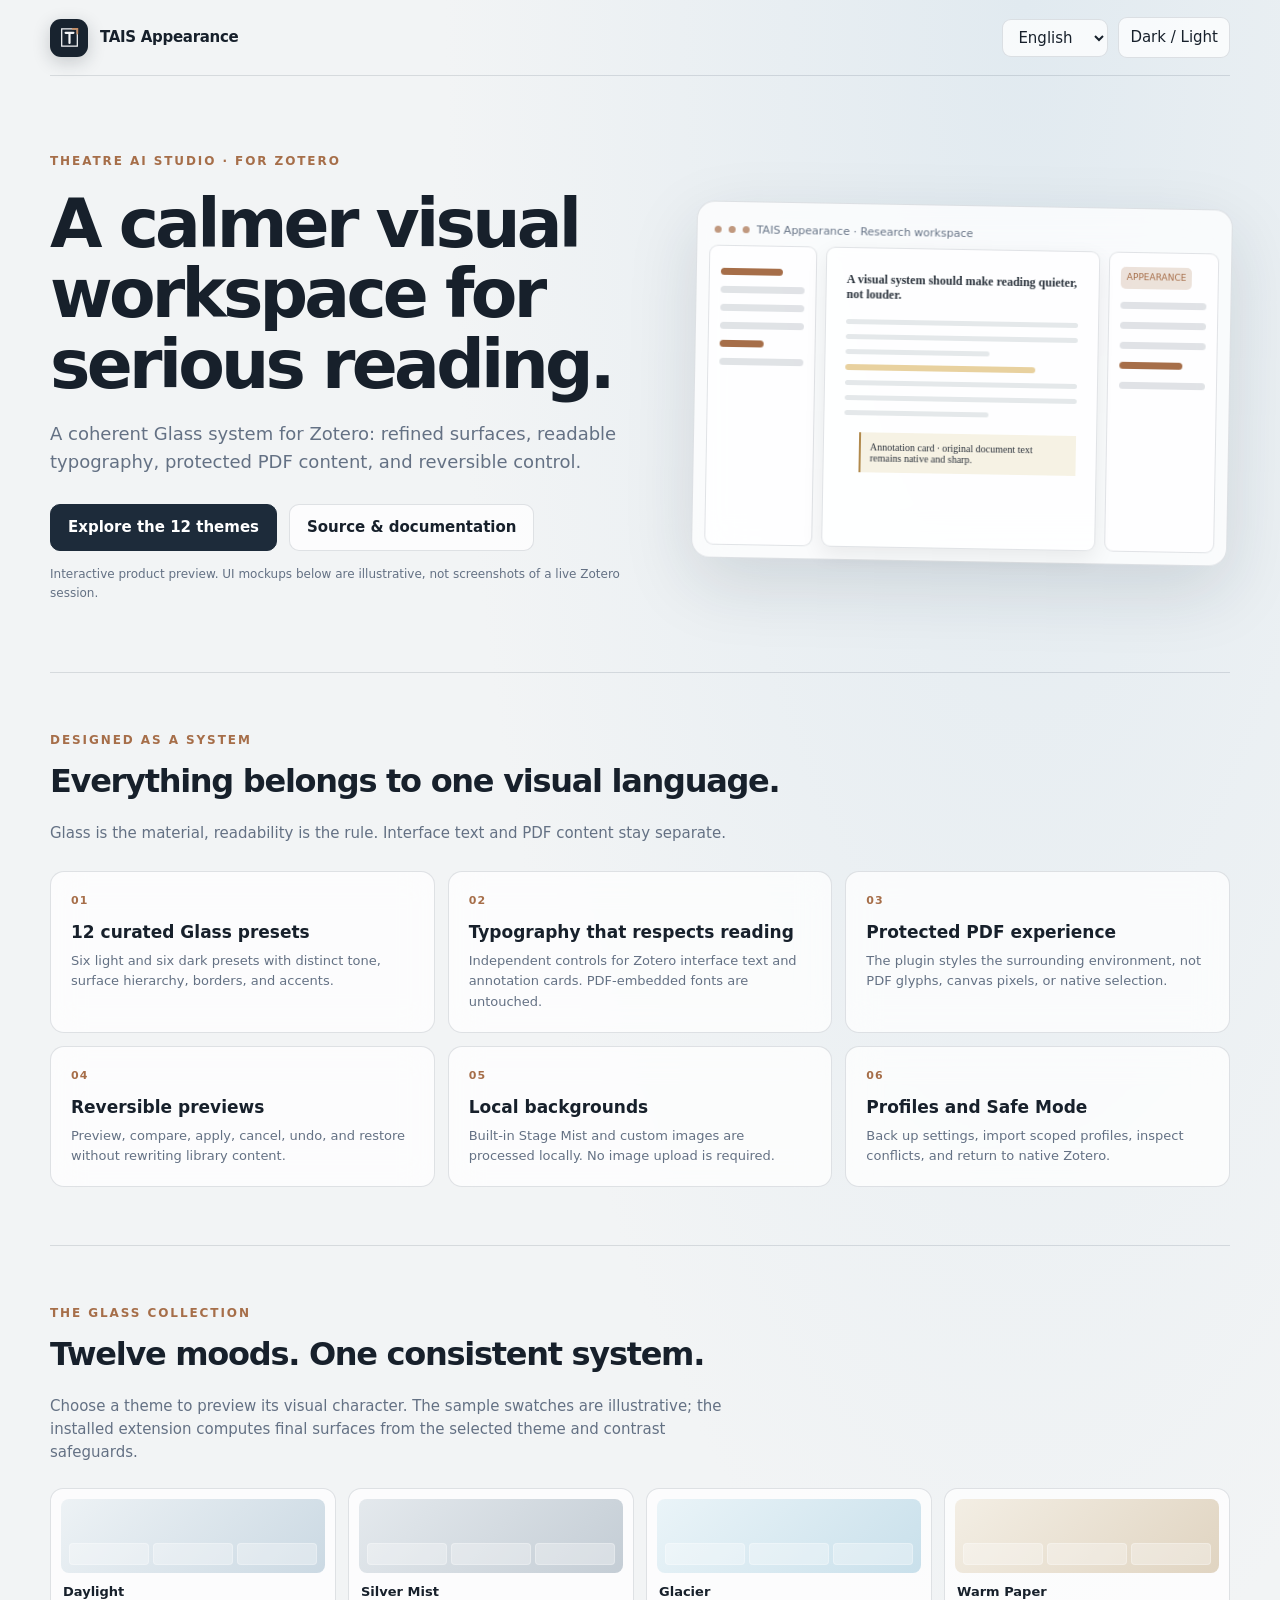
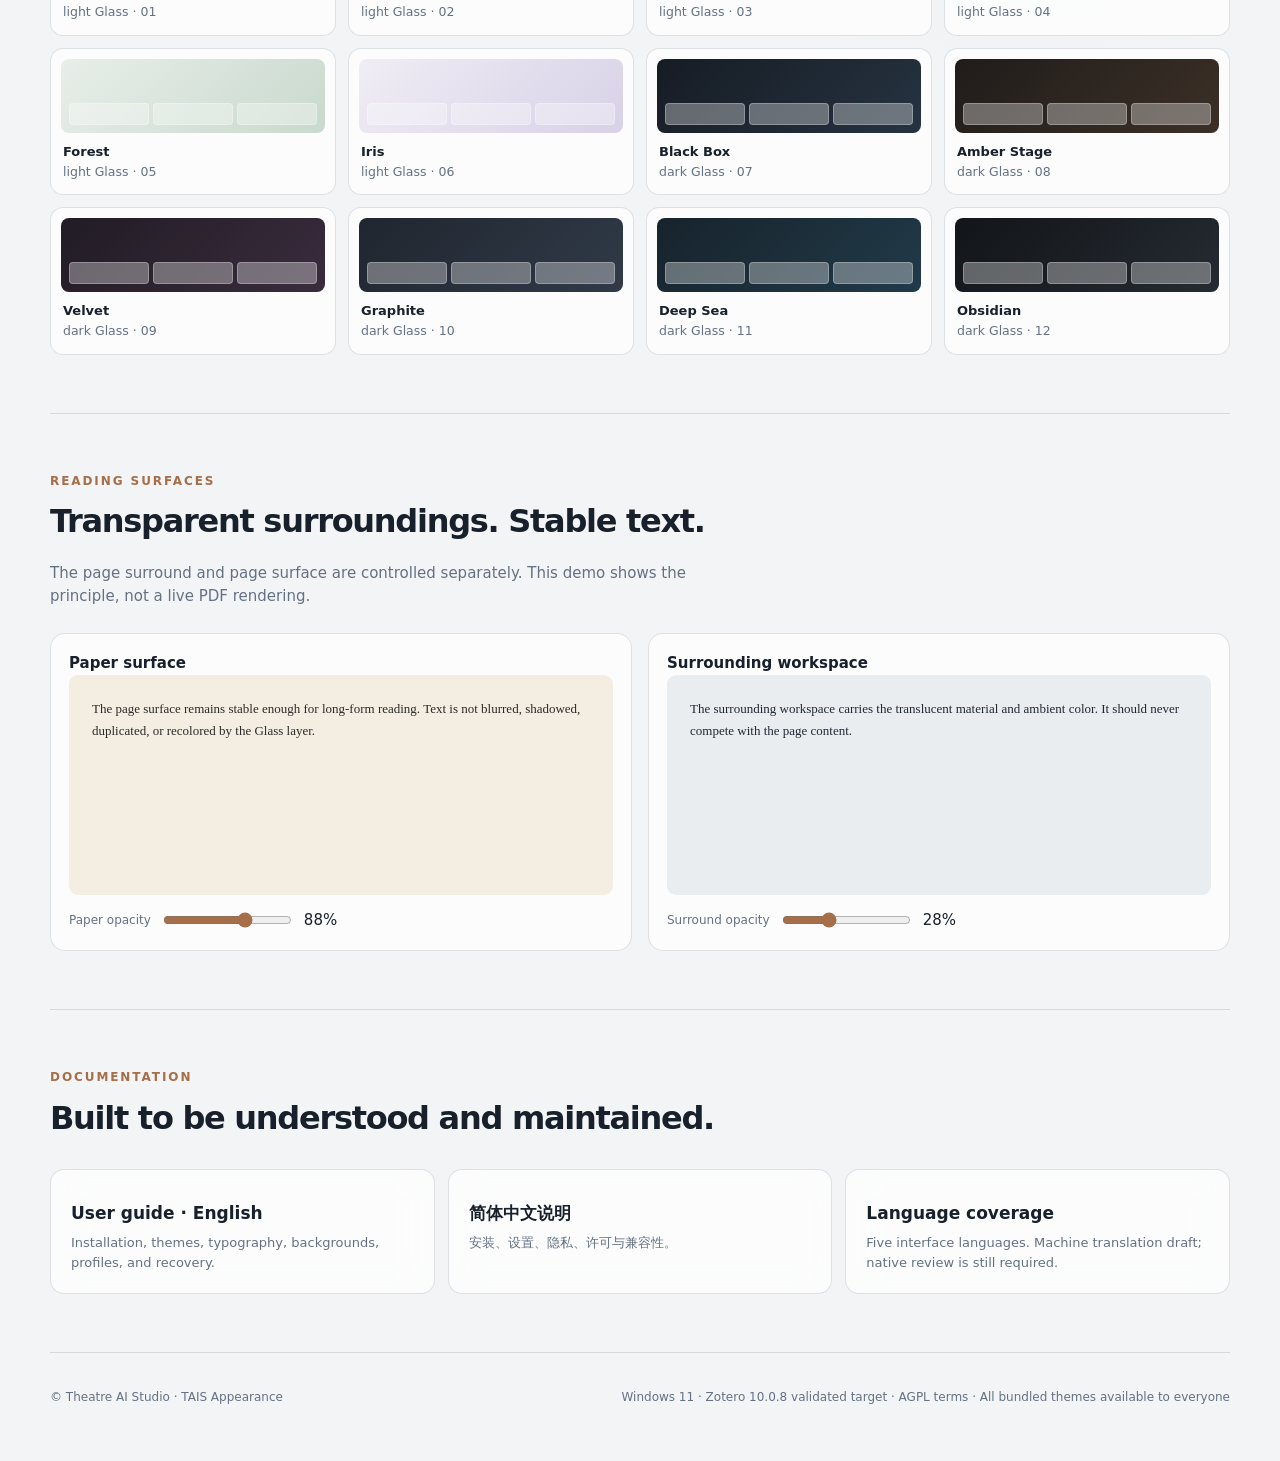
==== index.html @ 337ca3e3 "Publish TAIS Appearance multilingual source" ====
<!doctype html>
<html lang="en">
<head>
<meta charset="utf-8"><meta name="viewport" content="width=device-width,initial-scale=1">
<meta name="description" content="TAIS Appearance — a Glass appearance and reading environment for Zotero, by Theatre AI Studio.">
<title>TAIS Appearance — Theatre AI Studio</title>
<style>
:root{color-scheme:light;--bg:#f2f4f5;--ink:#17202b;--muted:#647184;--line:rgba(30,44,62,.13);--panel:rgba(255,255,255,.74);--accent:#a66e49;--shadow:0 24px 70px rgba(27,39,55,.13)}
*{box-sizing:border-box}body{margin:0;background:radial-gradient(ellipse at 80% 0%,#e1eaf0 0,transparent 40%),var(--bg);color:var(--ink);font:15px/1.55 system-ui,-apple-system,"Segoe UI",sans-serif;transition:background .25s,color .25s}
body.dark{color-scheme:dark;--bg:#151a21;--ink:#eef2f7;--muted:#b1bdca;--line:rgba(205,220,238,.15);--panel:rgba(35,43,54,.78);--accent:#d6a47f;--shadow:0 24px 70px rgba(0,0,0,.32);background:radial-gradient(ellipse at 80% 0%,#263545 0,transparent 42%),var(--bg)}
a{color:inherit;text-decoration:none}button,select{font:inherit}button{cursor:pointer}
.wrap{width:min(1180px,calc(100% - 40px));margin:auto}
nav{height:76px;display:flex;align-items:center;justify-content:space-between;border-bottom:1px solid var(--line)}
.brand{display:flex;align-items:center;gap:12px;font-weight:700;letter-spacing:-.02em}.mark{width:38px;height:38px;border-radius:11px;background:#18232f;display:grid;place-items:center;box-shadow:0 5px 18px #18232f33}.mark svg{width:25px;height:25px}
.navright{display:flex;align-items:center;gap:10px}.navright select,.toggle{border:1px solid var(--line);background:var(--panel);color:var(--ink);border-radius:9px;padding:8px 11px}
.hero{padding:76px 0 58px;display:grid;grid-template-columns:1.05fr .95fr;gap:52px;align-items:center}
.eyebrow{color:var(--accent);font-size:12px;letter-spacing:.16em;text-transform:uppercase;font-weight:750}
h1{font-size:clamp(40px,5.3vw,68px);line-height:1.04;letter-spacing:-.055em;margin:18px 0 20px;max-width:660px}
.lead{font-size:18px;color:var(--muted);max-width:570px}
.actions{display:flex;gap:12px;flex-wrap:wrap;margin-top:28px}.btn{border:1px solid var(--line);border-radius:10px;padding:11px 17px;background:var(--panel);color:var(--ink);font-weight:650}.btn.primary{background:#1d2b3a;color:white;border-color:#1d2b3a}
.note{font-size:12px;color:var(--muted);margin-top:14px}
.window{background:var(--panel);border:1px solid var(--line);border-radius:18px;box-shadow:var(--shadow);padding:12px;backdrop-filter:blur(24px);transform:rotate(1deg)}
.wtop{height:31px;display:flex;align-items:center;gap:7px;padding:0 5px;color:var(--muted);font-size:11px}.dot{width:7px;height:7px;border-radius:50%;background:var(--accent);opacity:.7}
.wbody{display:grid;grid-template-columns:108px 1fr 110px;gap:9px;min-height:300px}
.sidebar,.meta,.doc{border:1px solid var(--line);border-radius:9px;background:var(--panel);padding:11px}
.side-line{height:7px;border-radius:5px;background:var(--line);margin:11px 0}.side-line.active{background:var(--accent);width:74%}
.doc{background:rgba(255,255,255,.78);color:#29313b;padding:24px 20px;box-shadow:0 8px 22px rgba(0,0,0,.07)}body.dark .doc{background:rgba(232,237,242,.86);color:#202833}
.dochead{font:600 12px Georgia,serif;margin-bottom:17px}.docline{height:5px;background:#7f8a9633;border-radius:3px;margin:10px 0}.docline.short{width:62%}.highlight{height:6px;width:82%;background:#d4aa4b88;border-radius:3px;margin:10px 0}.annot{margin:17px 0 0 15px;padding:9px;border-left:2px solid #b18a4d;background:#d8bd7a33;font:10px Georgia,serif}
.meta .side-line{margin:13px 0}.meta .pill{font-size:9px;border-radius:5px;background:#a66e4933;color:var(--accent);padding:4px 6px;display:inline-block}
section{padding:58px 0;border-top:1px solid var(--line)}h2{font-size:32px;letter-spacing:-.04em;margin:7px 0 12px} .sub{color:var(--muted);max-width:700px}
.features{display:grid;grid-template-columns:repeat(3,1fr);gap:13px;margin-top:26px}
.card{padding:20px;border:1px solid var(--line);border-radius:14px;background:var(--panel);backdrop-filter:blur(16px)}.num{color:var(--accent);font-size:11px;font-weight:800;letter-spacing:.1em}.card h3{margin:10px 0 6px;font-size:17px}.card p{color:var(--muted);font-size:13px;margin:0}
.themegrid{display:grid;grid-template-columns:repeat(4,1fr);gap:12px;margin-top:24px}.theme{padding:10px;border:1px solid var(--line);border-radius:13px;background:var(--panel);text-align:left;color:var(--ink)}.swatch{height:74px;border-radius:8px;display:flex;align-items:flex-end;padding:8px;gap:4px}.swatch span{height:22px;flex:1;border-radius:4px;background:#ffffff55;border:1px solid #ffffff44}.theme strong{display:block;margin:9px 2px 0;font-size:13px}.theme small{display:block;color:var(--muted);margin:0 2px 3px}
.demo{display:grid;grid-template-columns:1fr 1fr;gap:16px;margin-top:24px}.demoPanel{border:1px solid var(--line);border-radius:15px;background:var(--panel);padding:18px}.paper{background:#f4eee2;color:#2c2a27;border-radius:9px;padding:23px;font:13px/1.7 Georgia,serif;min-height:220px}.paper.darkpaper{background:#e9edf0;color:#202833}.controls{display:flex;align-items:center;gap:10px;flex-wrap:wrap;margin-top:14px}.controls label{font-size:12px;color:var(--muted)}input[type=range]{accent-color:var(--accent)}
footer{padding:35px 0 55px;border-top:1px solid var(--line);color:var(--muted);font-size:12px;display:flex;justify-content:space-between;gap:20px;flex-wrap:wrap}
@media(max-width:820px){.hero{grid-template-columns:1fr;padding-top:48px;gap:30px}.features{grid-template-columns:repeat(2,1fr)}.themegrid{grid-template-columns:repeat(3,1fr)}}
@media(max-width:560px){.wrap{width:calc(100% - 28px)}nav{height:auto;padding:13px 0;align-items:flex-start}.navright{flex-wrap:wrap;justify-content:flex-end}.hero{padding:42px 0}.features,.demo{grid-template-columns:1fr}.themegrid{grid-template-columns:repeat(2,1fr)}.wbody{grid-template-columns:70px 1fr}.meta{display:none}.window{transform:none}}
</style></head>
<body>
<div class="wrap">
<nav><a class="brand" href="#"><span class="mark"><svg viewBox="0 0 32 32" fill="none" aria-hidden="true"><path d="M6 5h20v22H6z" stroke="#F3F5F7" stroke-width="1.6"/><path d="M11 10h10M16 10v13" stroke="#F3F5F7" stroke-width="2.8" stroke-linecap="round"/><path d="M20 5l6 0v6" stroke="#C58E66" stroke-width="2.3" stroke-linecap="round"/></svg></span><span>TAIS Appearance</span></a><div class="navright"><select id="lang" aria-label="Language"><option value="en">English</option><option value="zh">简体中文</option><option value="ja">日本語</option><option value="ko">한국어</option><option value="fr">Français</option></select><button class="toggle" id="mode" type="button">Dark / Light</button></div></nav>
<header class="hero"><div><div class="eyebrow" data-t="eyebrow">THEATRE AI STUDIO · FOR ZOTERO</div><h1 data-t="title">A calmer visual workspace for serious reading.</h1><p class="lead" data-t="lead">A coherent Glass system for Zotero: refined surfaces, readable typography, protected PDF content, and reversible control.</p><div class="actions"><a class="btn primary" href="#themes" data-t="explore">Explore the 12 themes</a><a class="btn" href="../README.md" data-t="source">Source & documentation</a></div><p class="note" data-t="note">Interactive product preview. UI mockups below are illustrative, not screenshots of a live Zotero session.</p></div>
<div class="window" aria-label="Illustrative Zotero workspace preview"><div class="wtop"><i class="dot"></i><i class="dot"></i><i class="dot"></i><span>TAIS Appearance · Research workspace</span></div><div class="wbody"><aside class="sidebar"><div class="side-line active"></div><div class="side-line"></div><div class="side-line"></div><div class="side-line"></div><div class="side-line active" style="width:52%"></div><div class="side-line"></div></aside><article class="doc"><div class="dochead">A visual system should make reading quieter, not louder.</div><div class="docline"></div><div class="docline"></div><div class="docline short"></div><div class="highlight"></div><div class="docline"></div><div class="docline"></div><div class="docline short"></div><div class="annot">Annotation card · original document text remains native and sharp.</div></article><aside class="meta"><span class="pill">APPEARANCE</span><div class="side-line"></div><div class="side-line"></div><div class="side-line"></div><div class="side-line active"></div><div class="side-line"></div></aside></div></div></header>
<section id="features"><div class="eyebrow" data-t="featuresEyebrow">DESIGNED AS A SYSTEM</div><h2 data-t="featuresTitle">Everything belongs to one visual language.</h2><p class="sub" data-t="featuresSub">Glass is the material, readability is the rule. Interface text and PDF content stay separate.</p><div class="features">
<div class="card"><div class="num">01</div><h3 data-t="f1">12 curated Glass presets</h3><p data-t="f1d">Six light and six dark presets with distinct tone, surface hierarchy, borders, and accents.</p></div>
<div class="card"><div class="num">02</div><h3 data-t="f2">Typography that respects reading</h3><p data-t="f2d">Independent controls for Zotero interface text and annotation cards. PDF-embedded fonts are untouched.</p></div>
<div class="card"><div class="num">03</div><h3 data-t="f3">Protected PDF experience</h3><p data-t="f3d">The plugin styles the surrounding environment, not PDF glyphs, canvas pixels, or native selection.</p></div>
<div class="card"><div class="num">04</div><h3 data-t="f4">Reversible previews</h3><p data-t="f4d">Preview, compare, apply, cancel, undo, and restore without rewriting library content.</p></div>
<div class="card"><div class="num">05</div><h3 data-t="f5">Local backgrounds</h3><p data-t="f5d">Built-in Stage Mist and custom images are processed locally. No image upload is required.</p></div>
<div class="card"><div class="num">06</div><h3 data-t="f6">Profiles and Safe Mode</h3><p data-t="f6d">Back up settings, import scoped profiles, inspect conflicts, and return to native Zotero.</p></div>
</div></section>
<section id="themes"><div class="eyebrow" data-t="themesEyebrow">THE GLASS COLLECTION</div><h2 data-t="themesTitle">Twelve moods. One consistent system.</h2><p class="sub" data-t="themesSub">Choose a theme to preview its visual character. The sample swatches are illustrative; the installed extension computes final surfaces from the selected theme and contrast safeguards.</p><div class="themegrid" id="themegrid"></div></section>
<section id="reading"><div class="eyebrow" data-t="readingEyebrow">READING SURFACES</div><h2 data-t="readingTitle">Transparent surroundings. Stable text.</h2><p class="sub" data-t="readingSub">The page surround and page surface are controlled separately. This demo shows the principle, not a live PDF rendering.</p><div class="demo"><div class="demoPanel"><strong data-t="paperLabel">Paper surface</strong><div class="paper" id="paper">The page surface remains stable enough for long-form reading. Text is not blurred, shadowed, duplicated, or recolored by the Glass layer.</div><div class="controls"><label for="paperAlpha" data-t="paperOpacity">Paper opacity</label><input id="paperAlpha" type="range" min="65" max="100" value="88"><output id="paperValue">88%</output></div></div><div class="demoPanel"><strong data-t="surroundLabel">Surrounding workspace</strong><div class="paper darkpaper" id="surround">The surrounding workspace carries the translucent material and ambient color. It should never compete with the page content.</div><div class="controls"><label for="surroundAlpha" data-t="surroundOpacity">Surround opacity</label><input id="surroundAlpha" type="range" min="8" max="65" value="28"><output id="surroundValue">28%</output></div></div></div></section>
<section id="docs"><div class="eyebrow" data-t="docsEyebrow">DOCUMENTATION</div><h2 data-t="docsTitle">Built to be understood and maintained.</h2><div class="features"><a class="card" href="../docs/USER_GUIDE.en-US.md"><h3 data-t="guide">User guide · English</h3><p data-t="guideD">Installation, themes, typography, backgrounds, profiles, and recovery.</p></a><a class="card" href="../README.zh-CN.md"><h3 data-t="zh">简体中文说明</h3><p data-t="zhD">安装、设置、隐私、许可与兼容性。</p></a><a class="card" href="../docs/I18N-STATUS.md"><h3 data-t="i18n">Language coverage</h3><p data-t="i18nD">Five interface languages. Machine translation draft; native review is still required.</p></a></div></section>
<footer><span>© Theatre AI Studio · TAIS Appearance</span><span data-t="footer">Windows 11 · Zotero 10.0.8 validated target · AGPL terms · All bundled themes available to everyone</span></footer>
</div>
<script>
const themes=[
['Daylight','light','#edf2f5','#cbd9e3','#a9c0d2','#8c9eaa'],['Silver Mist','light','#e4e9ed','#c4cdd5','#aebbc5','#8598a7'],['Glacier','light','#eaf4f8','#c9e0eb','#9fc6d8','#739fb8'],['Warm Paper','light','#f3eee4','#e0d4c1','#c6b69e','#9f8667'],['Forest','light','#e8eee9','#c9d9cd','#a9c1af','#6e927a'],['Iris','light','#efedf5','#d8d1e7','#bcb0d8','#8875ae'],['Black Box','dark','#161c24','#263341','#38495b','#b58a68'],['Amber Stage','dark','#201c1a','#3c3027','#72533a','#d5a16f'],['Velvet','dark','#211c25','#3a2c3d','#5b4260','#c29ab8'],['Graphite','dark','#20262f','#303a48','#3d4a5b','#91b8df'],['Deep Sea','dark','#17232c','#213a49','#315568','#78b7cf'],['Obsidian','dark','#121519','#252b32','#3a424c','#d3d9e1']];
const grid=document.getElementById('themegrid');themes.forEach((t,i)=>{const b=document.createElement('button');b.className='theme';b.type='button';b.innerHTML='<div class="swatch" style="background:linear-gradient(135deg,'+t[2]+','+t[3]+')"><span></span><span></span><span></span></div><strong>'+t[0]+'</strong><small>'+t[1]+' Glass · '+String(i+1).padStart(2,'0')+'</small>';b.addEventListener('click',()=>{document.body.classList.toggle('dark',t[1]==='dark');document.querySelectorAll('.theme').forEach(x=>x.style.outline='none');b.style.outline='2px solid var(--accent)';});grid.appendChild(b);});
document.getElementById('mode').addEventListener('click',()=>document.body.classList.toggle('dark'));
for(const [id,out] of [['paperAlpha','paperValue'],['surroundAlpha','surroundValue']])document.getElementById(id).addEventListener('input',e=>{document.getElementById(out).textContent=e.target.value+'%';if(id==='paperAlpha')document.getElementById('paper').style.opacity=Number(e.target.value)/100;else document.getElementById('surround').style.opacity=Number(e.target.value)/100;});
const copy={"en":{"eyebrow":"THEATRE AI STUDIO · FOR ZOTERO","title":"A calmer visual workspace for serious reading.","lead":"A coherent Glass system for Zotero: refined surfaces, readable typography, protected PDF content, and reversible control.","explore":"Explore the 12 themes","source":"Source & documentation","note":"Interactive product preview. UI mockups below are illustrative, not screenshots of a live Zotero session.","featuresEyebrow":"DESIGNED AS A SYSTEM","featuresTitle":"Everything belongs to one visual language.","featuresSub":"Glass is the material, readability is the rule. Interface text and PDF content stay separate.","f1":"12 curated Glass presets","f1d":"Six light and six dark presets with distinct tone, surface hierarchy, borders, and accents.","f2":"Typography that respects reading","f2d":"Independent controls for Zotero interface text and annotation cards. PDF-embedded fonts are untouched.","f3":"Protected PDF experience","f3d":"The plugin styles the surrounding environment, not PDF glyphs, canvas pixels, or native selection.","f4":"Reversible previews","f4d":"Preview, compare, apply, cancel, undo, and restore without rewriting library content.","f5":"Local backgrounds","f5d":"Built-in Stage Mist and custom images are processed locally. No image upload is required.","f6":"Profiles and Safe Mode","f6d":"Back up settings, import scoped profiles, inspect conflicts, and return to native Zotero.","themesEyebrow":"THE GLASS COLLECTION","themesTitle":"Twelve moods. One consistent system.","themesSub":"Choose a theme to preview its visual character. The sample swatches are illustrative; the installed extension computes final surfaces from the selected theme and contrast safeguards.","readingEyebrow":"READING SURFACES","readingTitle":"Transparent surroundings. Stable text.","readingSub":"The page surround and page surface are controlled separately. This demo shows the principle, not a live PDF rendering.","paperLabel":"Paper surface","paperOpacity":"Paper opacity","surroundLabel":"Surrounding workspace","surroundOpacity":"Surround opacity","docsEyebrow":"DOCUMENTATION","docsTitle":"Built to be understood and maintained.","guide":"User guide · English","guideD":"Installation, themes, typography, backgrounds, profiles, and recovery.","zh":"Simplified Chinese guide","zhD":"Installation, settings, privacy, license, and compatibility.","i18n":"Language coverage","i18nD":"Five interface languages. Machine translation draft; native review is still required.","footer":"Windows 11 · Zotero 10.0.8 validated target · AGPL terms · All bundled themes available to everyone"},"zh":{"eyebrow":"THEATRE AI STUDIO · ZOTERO 外观扩展","title":"让严肃阅读拥有更安静的视觉工作空间。","lead":"为 Zotero 提供统一的 Glass 系统：克制的材质、清晰的文字、受保护的 PDF 内容，以及可撤销的控制。","explore":"查看12套主题","source":"源码与文档","note":"交互式产品预览。下方界面为示意模型，并非实时 Zotero 截图。","featuresEyebrow":"系统化设计","featuresTitle":"所有界面共享同一种视觉语言。","featuresSub":"Glass 是材质，可读性是规则。界面文字与 PDF 内容严格分离。","f1":"12套精选 Glass 模板","f1d":"六套浅色、六套深色，具有不同色调、材质层级、边界与强调色。","f2":"尊重阅读的字体控制","f2d":"Zotero界面文字与批注卡片独立控制，不替换PDF内嵌字体。","f3":"保护PDF阅读","f3d":"插件只处理阅读环境，不修改PDF字形、画布像素或原生选择。","f4":"可逆预览","f4d":"预览、比较、应用、取消、撤销与恢复，不改写文献库内容。","f5":"本地背景","f5d":"内置舞台雾光与自定义图片均在本地处理，不需要上传图片。","f6":"方案与安全模式","f6d":"备份设置、导入指定范围方案、检查冲突并恢复Zotero原生外观。","themesEyebrow":"GLASS 主题系列","themesTitle":"十二种气质，一套统一系统。","themesSub":"选择主题查看视觉特征。色板为示意，插件会根据主题与对比度保护计算最终材质。","readingEyebrow":"阅读表面","readingTitle":"外围透明，文字稳定。","readingSub":"页面外围与纸面分别控制。此处展示设计原理，不是真实PDF渲染。","paperLabel":"纸面","paperOpacity":"纸面不透明度","surroundLabel":"外围工作区","surroundOpacity":"外围不透明度","docsEyebrow":"产品文档","docsTitle":"为理解与长期维护而设计。","guide":"使用手册 · 英文","guideD":"安装、主题、字体、背景、方案与恢复。","zh":"简体中文手册","zhD":"安装、设置、隐私、许可与兼容性。","i18n":"语言覆盖","i18nD":"支持五种界面语言。当前为机器翻译初稿，仍需母语审校。","footer":"Windows 11 · 已验证 Zotero 10.0.8 · AGPL许可 · 所有内置主题向所有用户开放"},"ja":{"eyebrow":"シアターAIスタジオ・フォーゾテロ","title":"真剣な読書のための、落ち着いたビジュアルなワークスペース。","lead":"Zotero 用の一貫した Glass システム: 洗練された表面、読みやすいタイポグラフィ、保護された PDF コンテンツ、および可逆制御。","explore":"12 のテーマを探索する","source":"ソースとドキュメント","note":"インタラクティブな製品プレビュー。以下の UI モックアップは説明用であり、Zotero のライブ セッションのスクリーンショットではありません。","featuresEyebrow":"システムとして設計","featuresTitle":"すべては 1 つの視覚言語に属します。","featuresSub":"ガラスが素材であり、読みやすさが原則です。インターフェイスのテキストと PDF コンテンツは分離されたままになります。","f1":"12 個の厳選された Glass プリセット","f1d":"明確なトーン、表面階層、境界線、アクセントを備えた 6 つの明るいプリセットと 6 つの暗いプリセット。","f2":"読書を尊重したタイポグラフィー","f2d":"Zotero インターフェースのテキストと注釈カードの独立したコントロール。 PDF に埋め込まれたフォントは変更されません。","f3":"保護された PDF エクスペリエンス","f3d":"このプラグインは、PDF グリフ、キャンバス ピクセル、ネイティブ選択ではなく、周囲の環境をスタイルします。","f4":"可逆プレビュー","f4d":"ライブラリのコンテンツを書き換えることなく、プレビュー、比較、適用、キャンセル、元に戻し、復元できます。","f5":"地元の背景","f5d":"内蔵の Stage Mist とカスタム イメージはローカルで処理されます。画像のアップロードは必要ありません。","f6":"プロファイルとセーフモード","f6d":"設定をバックアップし、スコープ付きプロファイルをインポートし、競合を検査して、ネイティブ Zotero に戻ります。","themesEyebrow":"ガラスコレクション","themesTitle":"12 の気分。一貫した 1 つのシステム。","themesSub":"テーマを選択して、その視覚的な特徴をプレビューします。サンプル見本は説明用です。インストールされた拡張機能は、選択したテーマとコントラスト保護手段から最終的なサーフェスを計算します。","readingEyebrow":"読書面","readingTitle":"透明感のある周囲。安定のテキスト。","readingSub":"ページの周囲とページの表面は個別に制御されます。このデモは原理を示すものであり、ライブ PDF レンダリングではありません。","paperLabel":"紙面","paperOpacity":"紙の不透明度","surroundLabel":"周囲のワークスペース","surroundOpacity":"周囲の不透明度","docsEyebrow":"文書化","docsTitle":"理解して維持できるように構築されています。","guide":"ユーザーガイド・英語","guideD":"インスタレーション、テーマ、タイポグラフィ、背景、プロフィール、リカバリ。","zh":"簡体字中国語ガイド","zhD":"インストール、設定、プライバシー、ライセンス、互換性。","i18n":"対応言語","i18nD":"5 つのインターフェース言語。機械翻訳の草稿。ネイティブレビューは依然として必要です。","footer":"Windows 11 · Zotero 10.0.8 検証済みターゲット · AGPL 条件 · バンドルされているすべてのテーマを誰でも利用可能"},"ko":{"eyebrow":"THEATER AI STUDIO · FOR ZOTERO","title":"진지한 독서를 위한 차분한 시각적 작업 공간.","lead":"Zotero를 위한 일관된 Glass 시스템: 세련된 표면, 읽을 수 있는 타이포그래피, 보호된 PDF 콘텐츠 및 되돌릴 수 있는 제어.","explore":"12가지 테마 살펴보기","source":"소스 및 문서","note":"대화형 제품 미리보기. 아래 UI 모형은 설명을 위한 것이며 라이브 Zotero 세션의 스크린샷이 아닙니다.","featuresEyebrow":"시스템으로 설계","featuresTitle":"모든 것은 하나의 시각적 언어에 속합니다.","featuresSub":"유리가 재료이고 가독성이 원칙입니다. 인터페이스 텍스트와 PDF 콘텐츠는 별도로 유지됩니다.","f1":"선별된 Glass 사전 설정 12개","f1d":"뚜렷한 톤, 표면 계층 구조, 테두리 및 액센트를 갖춘 6개의 밝은 사전 설정과 6개의 어두운 사전 설정.","f2":"독서를 존중하는 타이포그래피","f2d":"Zotero 인터페이스 텍스트 및 주석 카드를 독립적으로 제어합니다. PDF에 포함된 글꼴은 그대로 유지됩니다.","f3":"보호된 PDF 환경","f3d":"플러그인은 PDF 글리프, 캔버스 픽셀 또는 기본 선택이 아닌 주변 환경의 스타일을 지정합니다.","f4":"되돌릴 수 있는 미리보기","f4d":"라이브러리 콘텐츠를 다시 작성하지 않고도 미리보기, 비교, 적용, 취소, 실행 취소 및 복원이 가능합니다.","f5":"지역적 배경","f5d":"내장된 스테이지 미스트와 사용자 정의 이미지는 로컬에서 처리됩니다. 이미지 업로드가 필요하지 않습니다.","f6":"프로필 및 안전 모드","f6d":"설정을 백업하고, 범위가 지정된 프로필을 가져오고, 충돌을 검사하고, 기본 Zotero로 돌아갑니다.","themesEyebrow":"유리 컬렉션","themesTitle":"12가지 기분. 하나의 일관된 시스템.","themesSub":"테마의 시각적 특성을 미리 보려면 테마를 선택하세요. 샘플 견본은 예시용입니다. 설치된 확장 프로그램은 선택한 테마 및 대비 보호 장치에서 최종 표면을 계산합니다.","readingEyebrow":"독서 표면","readingTitle":"투명한 주변 환경. 안정적인 텍스트.","readingSub":"페이지 둘러싸기와 페이지 표면은 별도로 제어됩니다. 이 데모는 라이브 PDF 렌더링이 아닌 원리를 보여줍니다.","paperLabel":"종이 표면","paperOpacity":"종이 불투명도","surroundLabel":"주변 작업 공간","surroundOpacity":"서라운드 불투명도","docsEyebrow":"문서화","docsTitle":"이해하고 유지 관리할 수 있도록 제작되었습니다.","guide":"사용자 가이드 · 영어","guideD":"설치, 테마, 타이포그래피, 배경, 프로필 및 복구.","zh":"중국어 간체 가이드","zhD":"설치, 설정, 개인 정보 보호, 라이센스 및 호환성.","i18n":"언어 적용 범위","i18nD":"5가지 인터페이스 언어. 기계번역 초안; 네이티브 리뷰는 여전히 필요합니다.","footer":"Windows 11 · Zotero 10.0.8 검증 대상 · AGPL 약관 · 모든 사람이 사용할 수 있는 모든 번들 테마"},"fr":{"eyebrow":"STUDIO D'IA DE THÉÂTRE · POUR ZOTERO","title":"Un espace de travail visuel plus calme pour une lecture sérieuse.","lead":"Un système Glass cohérent pour Zotero : surfaces épurées, typographie lisible, contenu PDF protégé et contrôle réversible.","explore":"Explorez les 12 thèmes","source":"Sources et documentation","note":"Aperçu interactif du produit. Les maquettes d'interface utilisateur ci-dessous sont des illustrations et non des captures d'écran d'une session Zotero en direct.","featuresEyebrow":"CONÇU COMME UN SYSTÈME","featuresTitle":"Tout appartient à un seul langage visuel.","featuresSub":"Le verre est le matériau, la lisibilité est la règle. Le texte de l'interface et le contenu PDF restent séparés.","f1":"12 préréglages de verre sélectionnés","f1d":"Six préréglages clairs et six sombres avec des tons, une hiérarchie de surface, des bordures et des accents distincts.","f2":"Une typographie qui respecte la lecture","f2d":"Contrôles indépendants pour le texte et les cartes d'annotation de l'interface Zotero. Les polices intégrées au PDF sont intactes.","f3":"Expérience PDF protégée","f3d":"Le plugin stylise l'environnement environnant, pas les glyphes PDF, les pixels du canevas ou la sélection native.","f4":"Aperçus réversibles","f4d":"Prévisualisez, comparez, appliquez, annulez, annulez et restaurez sans réécrire le contenu de la bibliothèque.","f5":"Origines locales","f5d":"La brume de scène intégrée et les images personnalisées sont traitées localement. Aucun téléchargement d’image n’est requis.","f6":"Profils et mode sans échec","f6d":"Sauvegardez les paramètres, importez des profils étendus, inspectez les conflits et revenez à Zotero natif.","themesEyebrow":"LA COLLECTION DE VERRE","themesTitle":"Douze ambiances. Un système cohérent.","themesSub":"Choisissez un thème pour prévisualiser son caractère visuel. Les échantillons sont illustratifs ; l'extension installée calcule les surfaces finales à partir du thème sélectionné et des sauvegardes de contraste.","readingEyebrow":"SURFACES DE LECTURE","readingTitle":"Un environnement transparent. Texte stable.","readingSub":"Le contour de la page et la surface de la page sont contrôlés séparément. Cette démo montre le principe, pas un rendu PDF en direct.","paperLabel":"Surface du papier","paperOpacity":"Opacité du papier","surroundLabel":"Espace de travail environnant","surroundOpacity":"Opacité périphérique","docsEyebrow":"DOCUMENTATION","docsTitle":"Construit pour être compris et entretenu.","guide":"Guide de l'utilisateur · Anglais","guideD":"Installation, thèmes, typographie, arrière-plans, profils et récupération.","zh":"Guide chinois simplifié","zhD":"Installation, paramètres, confidentialité, licence et compatibilité.","i18n":"Couverture linguistique","i18nD":"Cinq langues d'interface. Projet de traduction automatique ; un examen natif est toujours requis.","footer":"Windows 11 · Cible validée Zotero 10.0.8 · Conditions AGPL · Tous les thèmes groupés accessibles à tous"}};
document.getElementById('lang').addEventListener('change',e=>{const d=copy[e.target.value]||copy.en;document.documentElement.lang=e.target.value==='zh'?'zh-CN':e.target.value;document.querySelectorAll('[data-t]').forEach(el=>{const k=el.dataset.t;if(d[k])el.textContent=d[k];});});
</script></body></html>
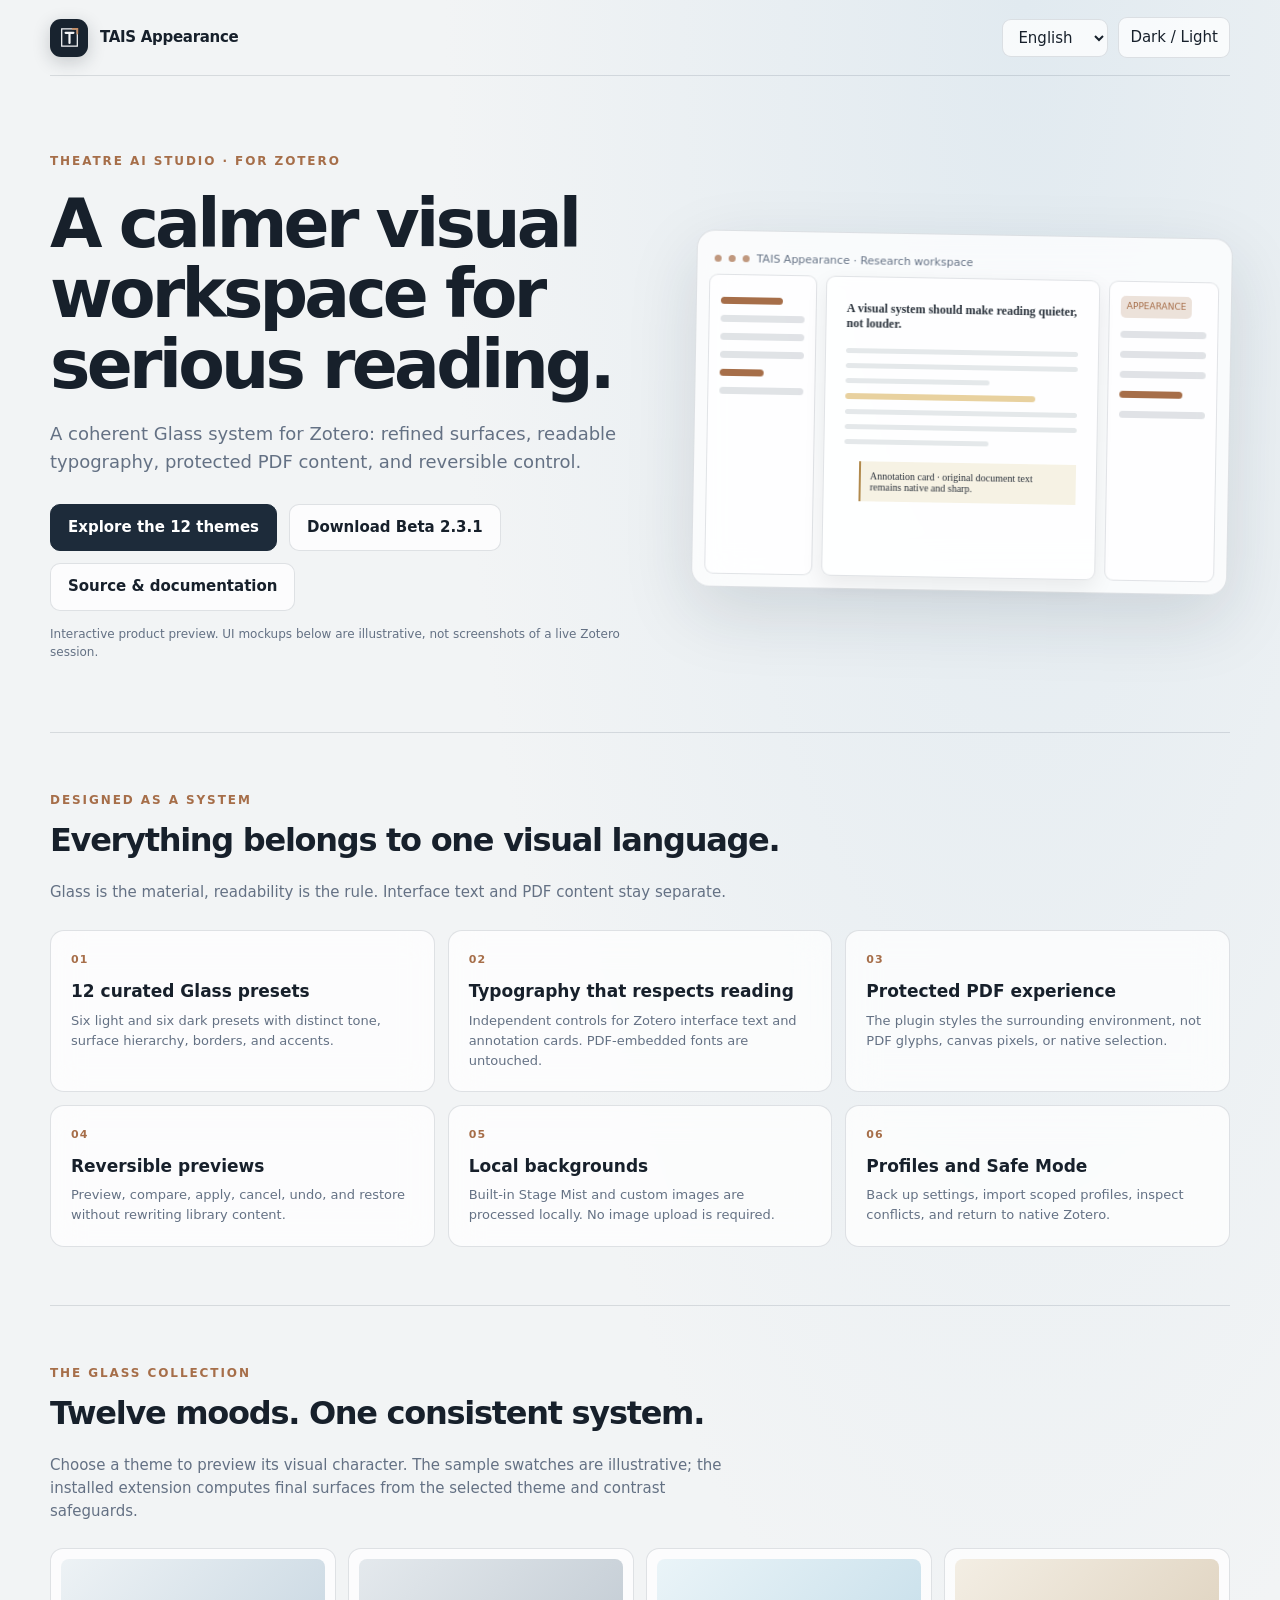
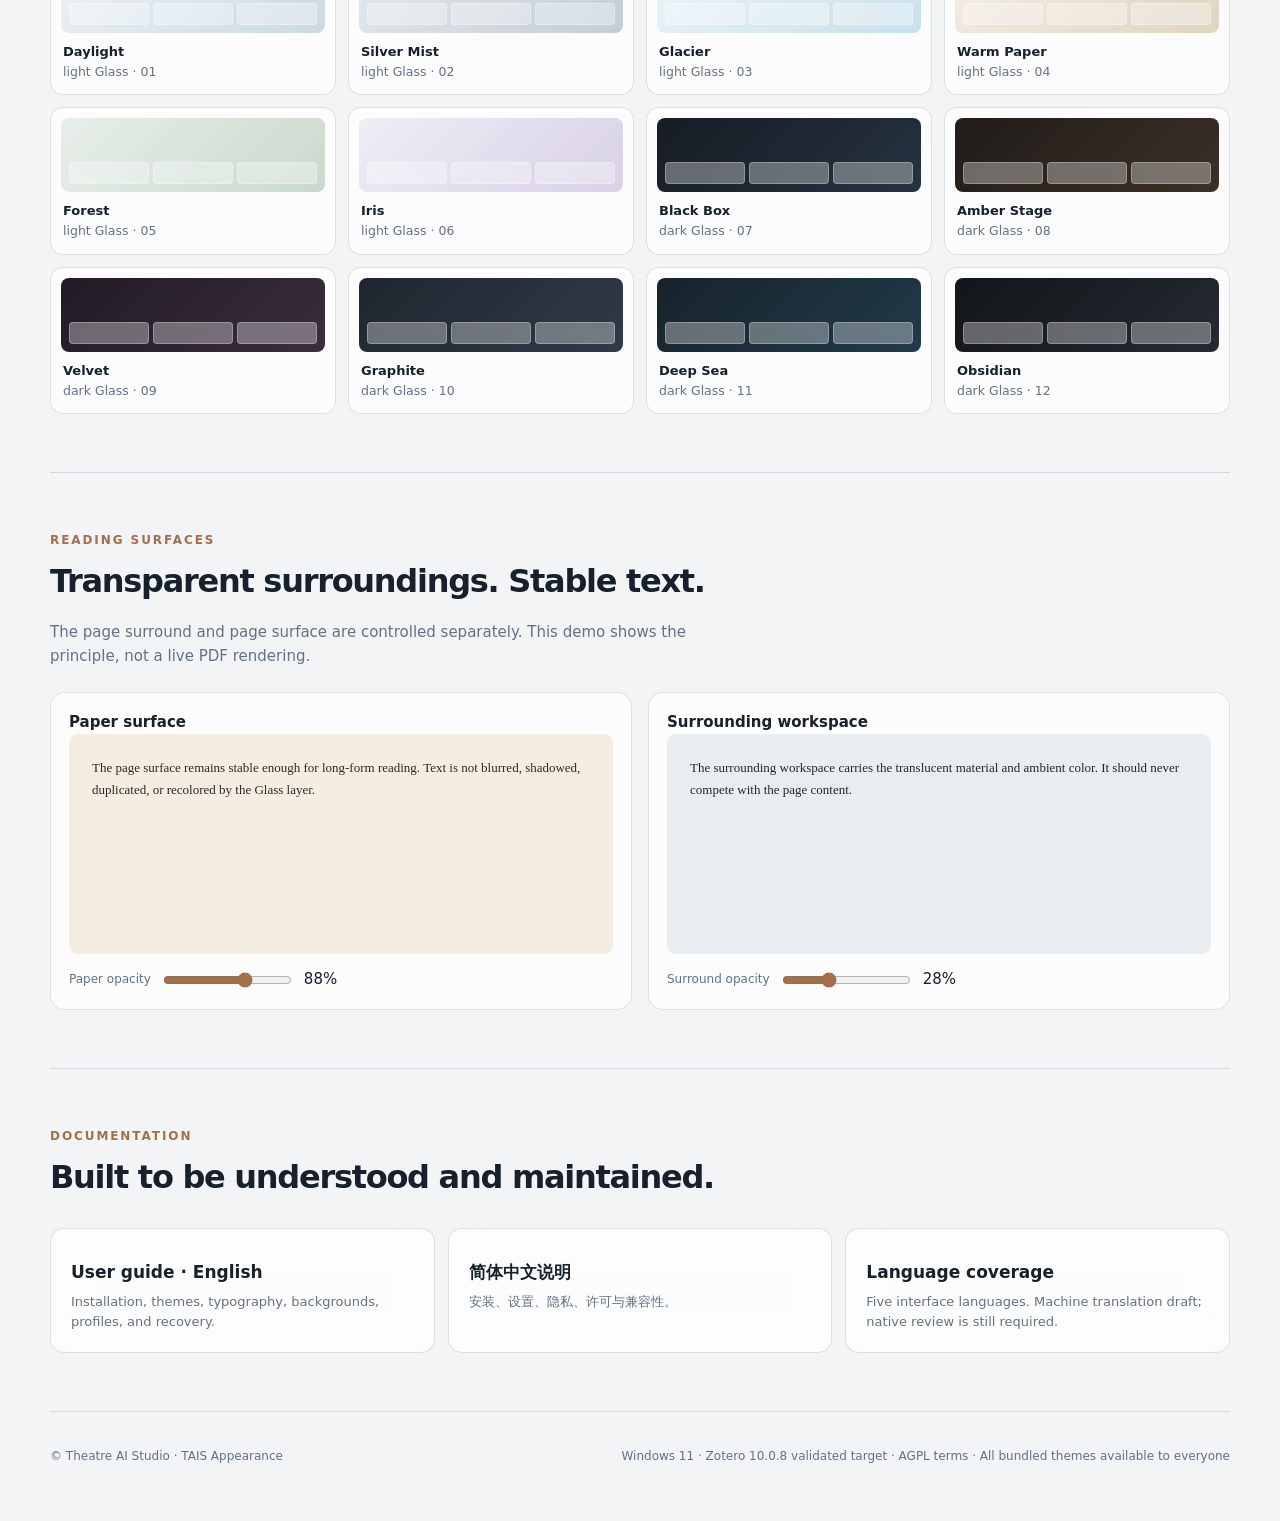
==== commit 8283b703: "Add direct beta download to product tour" ====
--- a/index.html
+++ b/index.html
@@ -1,4 +1,4 @@
-<!doctype html>
+﻿<!doctype html>
 <html lang="en">
 <head>
 <meta charset="utf-8"><meta name="viewport" content="width=device-width,initial-scale=1">
@@ -39,7 +39,7 @@
 <body>
 <div class="wrap">
 <nav><a class="brand" href="#"><span class="mark"><svg viewBox="0 0 32 32" fill="none" aria-hidden="true"><path d="M6 5h20v22H6z" stroke="#F3F5F7" stroke-width="1.6"/><path d="M11 10h10M16 10v13" stroke="#F3F5F7" stroke-width="2.8" stroke-linecap="round"/><path d="M20 5l6 0v6" stroke="#C58E66" stroke-width="2.3" stroke-linecap="round"/></svg></span><span>TAIS Appearance</span></a><div class="navright"><select id="lang" aria-label="Language"><option value="en">English</option><option value="zh">简体中文</option><option value="ja">日本語</option><option value="ko">한국어</option><option value="fr">Français</option></select><button class="toggle" id="mode" type="button">Dark / Light</button></div></nav>
-<header class="hero"><div><div class="eyebrow" data-t="eyebrow">THEATRE AI STUDIO · FOR ZOTERO</div><h1 data-t="title">A calmer visual workspace for serious reading.</h1><p class="lead" data-t="lead">A coherent Glass system for Zotero: refined surfaces, readable typography, protected PDF content, and reversible control.</p><div class="actions"><a class="btn primary" href="#themes" data-t="explore">Explore the 12 themes</a><a class="btn" href="../README.md" data-t="source">Source & documentation</a></div><p class="note" data-t="note">Interactive product preview. UI mockups below are illustrative, not screenshots of a live Zotero session.</p></div>
+<header class="hero"><div><div class="eyebrow" data-t="eyebrow">THEATRE AI STUDIO · FOR ZOTERO</div><h1 data-t="title">A calmer visual workspace for serious reading.</h1><p class="lead" data-t="lead">A coherent Glass system for Zotero: refined surfaces, readable typography, protected PDF content, and reversible control.</p><div class="actions"><a class="btn primary" href="#themes" data-t="explore">Explore the 12 themes</a><a class="btn" href="https://github.com/LIPO1024/tais-appearance/releases/download/v2.3.1/TAIS_Appearance-2.3.1.xpi" data-t="download">Download Beta 2.3.1</a><a class="btn" href="https://github.com/LIPO1024/tais-appearance" data-t="source">Source & documentation</a></div><p class="note" data-t="note">Interactive product preview. UI mockups below are illustrative, not screenshots of a live Zotero session.</p></div>
 <div class="window" aria-label="Illustrative Zotero workspace preview"><div class="wtop"><i class="dot"></i><i class="dot"></i><i class="dot"></i><span>TAIS Appearance · Research workspace</span></div><div class="wbody"><aside class="sidebar"><div class="side-line active"></div><div class="side-line"></div><div class="side-line"></div><div class="side-line"></div><div class="side-line active" style="width:52%"></div><div class="side-line"></div></aside><article class="doc"><div class="dochead">A visual system should make reading quieter, not louder.</div><div class="docline"></div><div class="docline"></div><div class="docline short"></div><div class="highlight"></div><div class="docline"></div><div class="docline"></div><div class="docline short"></div><div class="annot">Annotation card · original document text remains native and sharp.</div></article><aside class="meta"><span class="pill">APPEARANCE</span><div class="side-line"></div><div class="side-line"></div><div class="side-line"></div><div class="side-line active"></div><div class="side-line"></div></aside></div></div></header>
 <section id="features"><div class="eyebrow" data-t="featuresEyebrow">DESIGNED AS A SYSTEM</div><h2 data-t="featuresTitle">Everything belongs to one visual language.</h2><p class="sub" data-t="featuresSub">Glass is the material, readability is the rule. Interface text and PDF content stay separate.</p><div class="features">
 <div class="card"><div class="num">01</div><h3 data-t="f1">12 curated Glass presets</h3><p data-t="f1d">Six light and six dark presets with distinct tone, surface hierarchy, borders, and accents.</p></div>
@@ -62,4 +62,4 @@
 for(const [id,out] of [['paperAlpha','paperValue'],['surroundAlpha','surroundValue']])document.getElementById(id).addEventListener('input',e=>{document.getElementById(out).textContent=e.target.value+'%';if(id==='paperAlpha')document.getElementById('paper').style.opacity=Number(e.target.value)/100;else document.getElementById('surround').style.opacity=Number(e.target.value)/100;});
 const copy={"en":{"eyebrow":"THEATRE AI STUDIO · FOR ZOTERO","title":"A calmer visual workspace for serious reading.","lead":"A coherent Glass system for Zotero: refined surfaces, readable typography, protected PDF content, and reversible control.","explore":"Explore the 12 themes","source":"Source & documentation","note":"Interactive product preview. UI mockups below are illustrative, not screenshots of a live Zotero session.","featuresEyebrow":"DESIGNED AS A SYSTEM","featuresTitle":"Everything belongs to one visual language.","featuresSub":"Glass is the material, readability is the rule. Interface text and PDF content stay separate.","f1":"12 curated Glass presets","f1d":"Six light and six dark presets with distinct tone, surface hierarchy, borders, and accents.","f2":"Typography that respects reading","f2d":"Independent controls for Zotero interface text and annotation cards. PDF-embedded fonts are untouched.","f3":"Protected PDF experience","f3d":"The plugin styles the surrounding environment, not PDF glyphs, canvas pixels, or native selection.","f4":"Reversible previews","f4d":"Preview, compare, apply, cancel, undo, and restore without rewriting library content.","f5":"Local backgrounds","f5d":"Built-in Stage Mist and custom images are processed locally. No image upload is required.","f6":"Profiles and Safe Mode","f6d":"Back up settings, import scoped profiles, inspect conflicts, and return to native Zotero.","themesEyebrow":"THE GLASS COLLECTION","themesTitle":"Twelve moods. One consistent system.","themesSub":"Choose a theme to preview its visual character. The sample swatches are illustrative; the installed extension computes final surfaces from the selected theme and contrast safeguards.","readingEyebrow":"READING SURFACES","readingTitle":"Transparent surroundings. Stable text.","readingSub":"The page surround and page surface are controlled separately. This demo shows the principle, not a live PDF rendering.","paperLabel":"Paper surface","paperOpacity":"Paper opacity","surroundLabel":"Surrounding workspace","surroundOpacity":"Surround opacity","docsEyebrow":"DOCUMENTATION","docsTitle":"Built to be understood and maintained.","guide":"User guide · English","guideD":"Installation, themes, typography, backgrounds, profiles, and recovery.","zh":"Simplified Chinese guide","zhD":"Installation, settings, privacy, license, and compatibility.","i18n":"Language coverage","i18nD":"Five interface languages. Machine translation draft; native review is still required.","footer":"Windows 11 · Zotero 10.0.8 validated target · AGPL terms · All bundled themes available to everyone"},"zh":{"eyebrow":"THEATRE AI STUDIO · ZOTERO 外观扩展","title":"让严肃阅读拥有更安静的视觉工作空间。","lead":"为 Zotero 提供统一的 Glass 系统：克制的材质、清晰的文字、受保护的 PDF 内容，以及可撤销的控制。","explore":"查看12套主题","source":"源码与文档","note":"交互式产品预览。下方界面为示意模型，并非实时 Zotero 截图。","featuresEyebrow":"系统化设计","featuresTitle":"所有界面共享同一种视觉语言。","featuresSub":"Glass 是材质，可读性是规则。界面文字与 PDF 内容严格分离。","f1":"12套精选 Glass 模板","f1d":"六套浅色、六套深色，具有不同色调、材质层级、边界与强调色。","f2":"尊重阅读的字体控制","f2d":"Zotero界面文字与批注卡片独立控制，不替换PDF内嵌字体。","f3":"保护PDF阅读","f3d":"插件只处理阅读环境，不修改PDF字形、画布像素或原生选择。","f4":"可逆预览","f4d":"预览、比较、应用、取消、撤销与恢复，不改写文献库内容。","f5":"本地背景","f5d":"内置舞台雾光与自定义图片均在本地处理，不需要上传图片。","f6":"方案与安全模式","f6d":"备份设置、导入指定范围方案、检查冲突并恢复Zotero原生外观。","themesEyebrow":"GLASS 主题系列","themesTitle":"十二种气质，一套统一系统。","themesSub":"选择主题查看视觉特征。色板为示意，插件会根据主题与对比度保护计算最终材质。","readingEyebrow":"阅读表面","readingTitle":"外围透明，文字稳定。","readingSub":"页面外围与纸面分别控制。此处展示设计原理，不是真实PDF渲染。","paperLabel":"纸面","paperOpacity":"纸面不透明度","surroundLabel":"外围工作区","surroundOpacity":"外围不透明度","docsEyebrow":"产品文档","docsTitle":"为理解与长期维护而设计。","guide":"使用手册 · 英文","guideD":"安装、主题、字体、背景、方案与恢复。","zh":"简体中文手册","zhD":"安装、设置、隐私、许可与兼容性。","i18n":"语言覆盖","i18nD":"支持五种界面语言。当前为机器翻译初稿，仍需母语审校。","footer":"Windows 11 · 已验证 Zotero 10.0.8 · AGPL许可 · 所有内置主题向所有用户开放"},"ja":{"eyebrow":"シアターAIスタジオ・フォーゾテロ","title":"真剣な読書のための、落ち着いたビジュアルなワークスペース。","lead":"Zotero 用の一貫した Glass システム: 洗練された表面、読みやすいタイポグラフィ、保護された PDF コンテンツ、および可逆制御。","explore":"12 のテーマを探索する","source":"ソースとドキュメント","note":"インタラクティブな製品プレビュー。以下の UI モックアップは説明用であり、Zotero のライブ セッションのスクリーンショットではありません。","featuresEyebrow":"システムとして設計","featuresTitle":"すべては 1 つの視覚言語に属します。","featuresSub":"ガラスが素材であり、読みやすさが原則です。インターフェイスのテキストと PDF コンテンツは分離されたままになります。","f1":"12 個の厳選された Glass プリセット","f1d":"明確なトーン、表面階層、境界線、アクセントを備えた 6 つの明るいプリセットと 6 つの暗いプリセット。","f2":"読書を尊重したタイポグラフィー","f2d":"Zotero インターフェースのテキストと注釈カードの独立したコントロール。 PDF に埋め込まれたフォントは変更されません。","f3":"保護された PDF エクスペリエンス","f3d":"このプラグインは、PDF グリフ、キャンバス ピクセル、ネイティブ選択ではなく、周囲の環境をスタイルします。","f4":"可逆プレビュー","f4d":"ライブラリのコンテンツを書き換えることなく、プレビュー、比較、適用、キャンセル、元に戻し、復元できます。","f5":"地元の背景","f5d":"内蔵の Stage Mist とカスタム イメージはローカルで処理されます。画像のアップロードは必要ありません。","f6":"プロファイルとセーフモード","f6d":"設定をバックアップし、スコープ付きプロファイルをインポートし、競合を検査して、ネイティブ Zotero に戻ります。","themesEyebrow":"ガラスコレクション","themesTitle":"12 の気分。一貫した 1 つのシステム。","themesSub":"テーマを選択して、その視覚的な特徴をプレビューします。サンプル見本は説明用です。インストールされた拡張機能は、選択したテーマとコントラスト保護手段から最終的なサーフェスを計算します。","readingEyebrow":"読書面","readingTitle":"透明感のある周囲。安定のテキスト。","readingSub":"ページの周囲とページの表面は個別に制御されます。このデモは原理を示すものであり、ライブ PDF レンダリングではありません。","paperLabel":"紙面","paperOpacity":"紙の不透明度","surroundLabel":"周囲のワークスペース","surroundOpacity":"周囲の不透明度","docsEyebrow":"文書化","docsTitle":"理解して維持できるように構築されています。","guide":"ユーザーガイド・英語","guideD":"インスタレーション、テーマ、タイポグラフィ、背景、プロフィール、リカバリ。","zh":"簡体字中国語ガイド","zhD":"インストール、設定、プライバシー、ライセンス、互換性。","i18n":"対応言語","i18nD":"5 つのインターフェース言語。機械翻訳の草稿。ネイティブレビューは依然として必要です。","footer":"Windows 11 · Zotero 10.0.8 検証済みターゲット · AGPL 条件 · バンドルされているすべてのテーマを誰でも利用可能"},"ko":{"eyebrow":"THEATER AI STUDIO · FOR ZOTERO","title":"진지한 독서를 위한 차분한 시각적 작업 공간.","lead":"Zotero를 위한 일관된 Glass 시스템: 세련된 표면, 읽을 수 있는 타이포그래피, 보호된 PDF 콘텐츠 및 되돌릴 수 있는 제어.","explore":"12가지 테마 살펴보기","source":"소스 및 문서","note":"대화형 제품 미리보기. 아래 UI 모형은 설명을 위한 것이며 라이브 Zotero 세션의 스크린샷이 아닙니다.","featuresEyebrow":"시스템으로 설계","featuresTitle":"모든 것은 하나의 시각적 언어에 속합니다.","featuresSub":"유리가 재료이고 가독성이 원칙입니다. 인터페이스 텍스트와 PDF 콘텐츠는 별도로 유지됩니다.","f1":"선별된 Glass 사전 설정 12개","f1d":"뚜렷한 톤, 표면 계층 구조, 테두리 및 액센트를 갖춘 6개의 밝은 사전 설정과 6개의 어두운 사전 설정.","f2":"독서를 존중하는 타이포그래피","f2d":"Zotero 인터페이스 텍스트 및 주석 카드를 독립적으로 제어합니다. PDF에 포함된 글꼴은 그대로 유지됩니다.","f3":"보호된 PDF 환경","f3d":"플러그인은 PDF 글리프, 캔버스 픽셀 또는 기본 선택이 아닌 주변 환경의 스타일을 지정합니다.","f4":"되돌릴 수 있는 미리보기","f4d":"라이브러리 콘텐츠를 다시 작성하지 않고도 미리보기, 비교, 적용, 취소, 실행 취소 및 복원이 가능합니다.","f5":"지역적 배경","f5d":"내장된 스테이지 미스트와 사용자 정의 이미지는 로컬에서 처리됩니다. 이미지 업로드가 필요하지 않습니다.","f6":"프로필 및 안전 모드","f6d":"설정을 백업하고, 범위가 지정된 프로필을 가져오고, 충돌을 검사하고, 기본 Zotero로 돌아갑니다.","themesEyebrow":"유리 컬렉션","themesTitle":"12가지 기분. 하나의 일관된 시스템.","themesSub":"테마의 시각적 특성을 미리 보려면 테마를 선택하세요. 샘플 견본은 예시용입니다. 설치된 확장 프로그램은 선택한 테마 및 대비 보호 장치에서 최종 표면을 계산합니다.","readingEyebrow":"독서 표면","readingTitle":"투명한 주변 환경. 안정적인 텍스트.","readingSub":"페이지 둘러싸기와 페이지 표면은 별도로 제어됩니다. 이 데모는 라이브 PDF 렌더링이 아닌 원리를 보여줍니다.","paperLabel":"종이 표면","paperOpacity":"종이 불투명도","surroundLabel":"주변 작업 공간","surroundOpacity":"서라운드 불투명도","docsEyebrow":"문서화","docsTitle":"이해하고 유지 관리할 수 있도록 제작되었습니다.","guide":"사용자 가이드 · 영어","guideD":"설치, 테마, 타이포그래피, 배경, 프로필 및 복구.","zh":"중국어 간체 가이드","zhD":"설치, 설정, 개인 정보 보호, 라이센스 및 호환성.","i18n":"언어 적용 범위","i18nD":"5가지 인터페이스 언어. 기계번역 초안; 네이티브 리뷰는 여전히 필요합니다.","footer":"Windows 11 · Zotero 10.0.8 검증 대상 · AGPL 약관 · 모든 사람이 사용할 수 있는 모든 번들 테마"},"fr":{"eyebrow":"STUDIO D'IA DE THÉÂTRE · POUR ZOTERO","title":"Un espace de travail visuel plus calme pour une lecture sérieuse.","lead":"Un système Glass cohérent pour Zotero : surfaces épurées, typographie lisible, contenu PDF protégé et contrôle réversible.","explore":"Explorez les 12 thèmes","source":"Sources et documentation","note":"Aperçu interactif du produit. Les maquettes d'interface utilisateur ci-dessous sont des illustrations et non des captures d'écran d'une session Zotero en direct.","featuresEyebrow":"CONÇU COMME UN SYSTÈME","featuresTitle":"Tout appartient à un seul langage visuel.","featuresSub":"Le verre est le matériau, la lisibilité est la règle. Le texte de l'interface et le contenu PDF restent séparés.","f1":"12 préréglages de verre sélectionnés","f1d":"Six préréglages clairs et six sombres avec des tons, une hiérarchie de surface, des bordures et des accents distincts.","f2":"Une typographie qui respecte la lecture","f2d":"Contrôles indépendants pour le texte et les cartes d'annotation de l'interface Zotero. Les polices intégrées au PDF sont intactes.","f3":"Expérience PDF protégée","f3d":"Le plugin stylise l'environnement environnant, pas les glyphes PDF, les pixels du canevas ou la sélection native.","f4":"Aperçus réversibles","f4d":"Prévisualisez, comparez, appliquez, annulez, annulez et restaurez sans réécrire le contenu de la bibliothèque.","f5":"Origines locales","f5d":"La brume de scène intégrée et les images personnalisées sont traitées localement. Aucun téléchargement d’image n’est requis.","f6":"Profils et mode sans échec","f6d":"Sauvegardez les paramètres, importez des profils étendus, inspectez les conflits et revenez à Zotero natif.","themesEyebrow":"LA COLLECTION DE VERRE","themesTitle":"Douze ambiances. Un système cohérent.","themesSub":"Choisissez un thème pour prévisualiser son caractère visuel. Les échantillons sont illustratifs ; l'extension installée calcule les surfaces finales à partir du thème sélectionné et des sauvegardes de contraste.","readingEyebrow":"SURFACES DE LECTURE","readingTitle":"Un environnement transparent. Texte stable.","readingSub":"Le contour de la page et la surface de la page sont contrôlés séparément. Cette démo montre le principe, pas un rendu PDF en direct.","paperLabel":"Surface du papier","paperOpacity":"Opacité du papier","surroundLabel":"Espace de travail environnant","surroundOpacity":"Opacité périphérique","docsEyebrow":"DOCUMENTATION","docsTitle":"Construit pour être compris et entretenu.","guide":"Guide de l'utilisateur · Anglais","guideD":"Installation, thèmes, typographie, arrière-plans, profils et récupération.","zh":"Guide chinois simplifié","zhD":"Installation, paramètres, confidentialité, licence et compatibilité.","i18n":"Couverture linguistique","i18nD":"Cinq langues d'interface. Projet de traduction automatique ; un examen natif est toujours requis.","footer":"Windows 11 · Cible validée Zotero 10.0.8 · Conditions AGPL · Tous les thèmes groupés accessibles à tous"}};
 document.getElementById('lang').addEventListener('change',e=>{const d=copy[e.target.value]||copy.en;document.documentElement.lang=e.target.value==='zh'?'zh-CN':e.target.value;document.querySelectorAll('[data-t]').forEach(el=>{const k=el.dataset.t;if(d[k])el.textContent=d[k];});});
-</script></body></html>+</script></body></html>
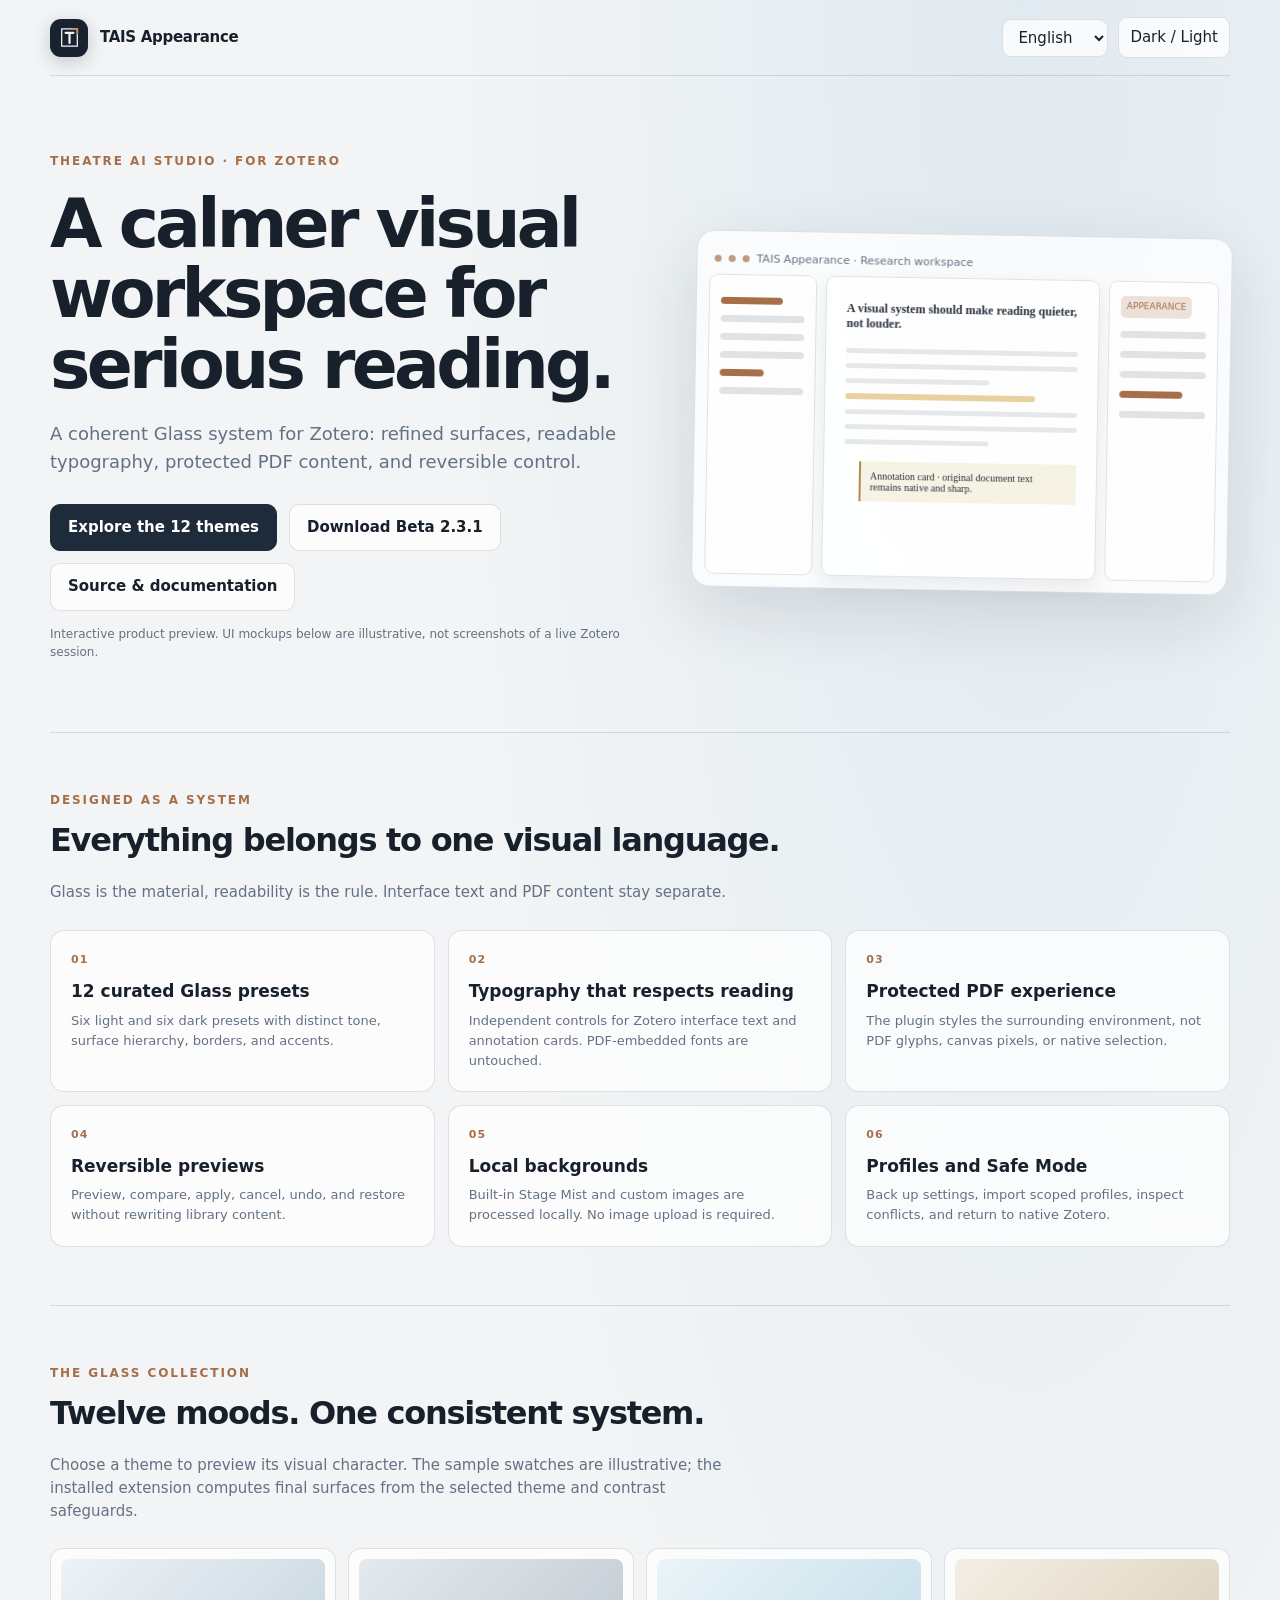
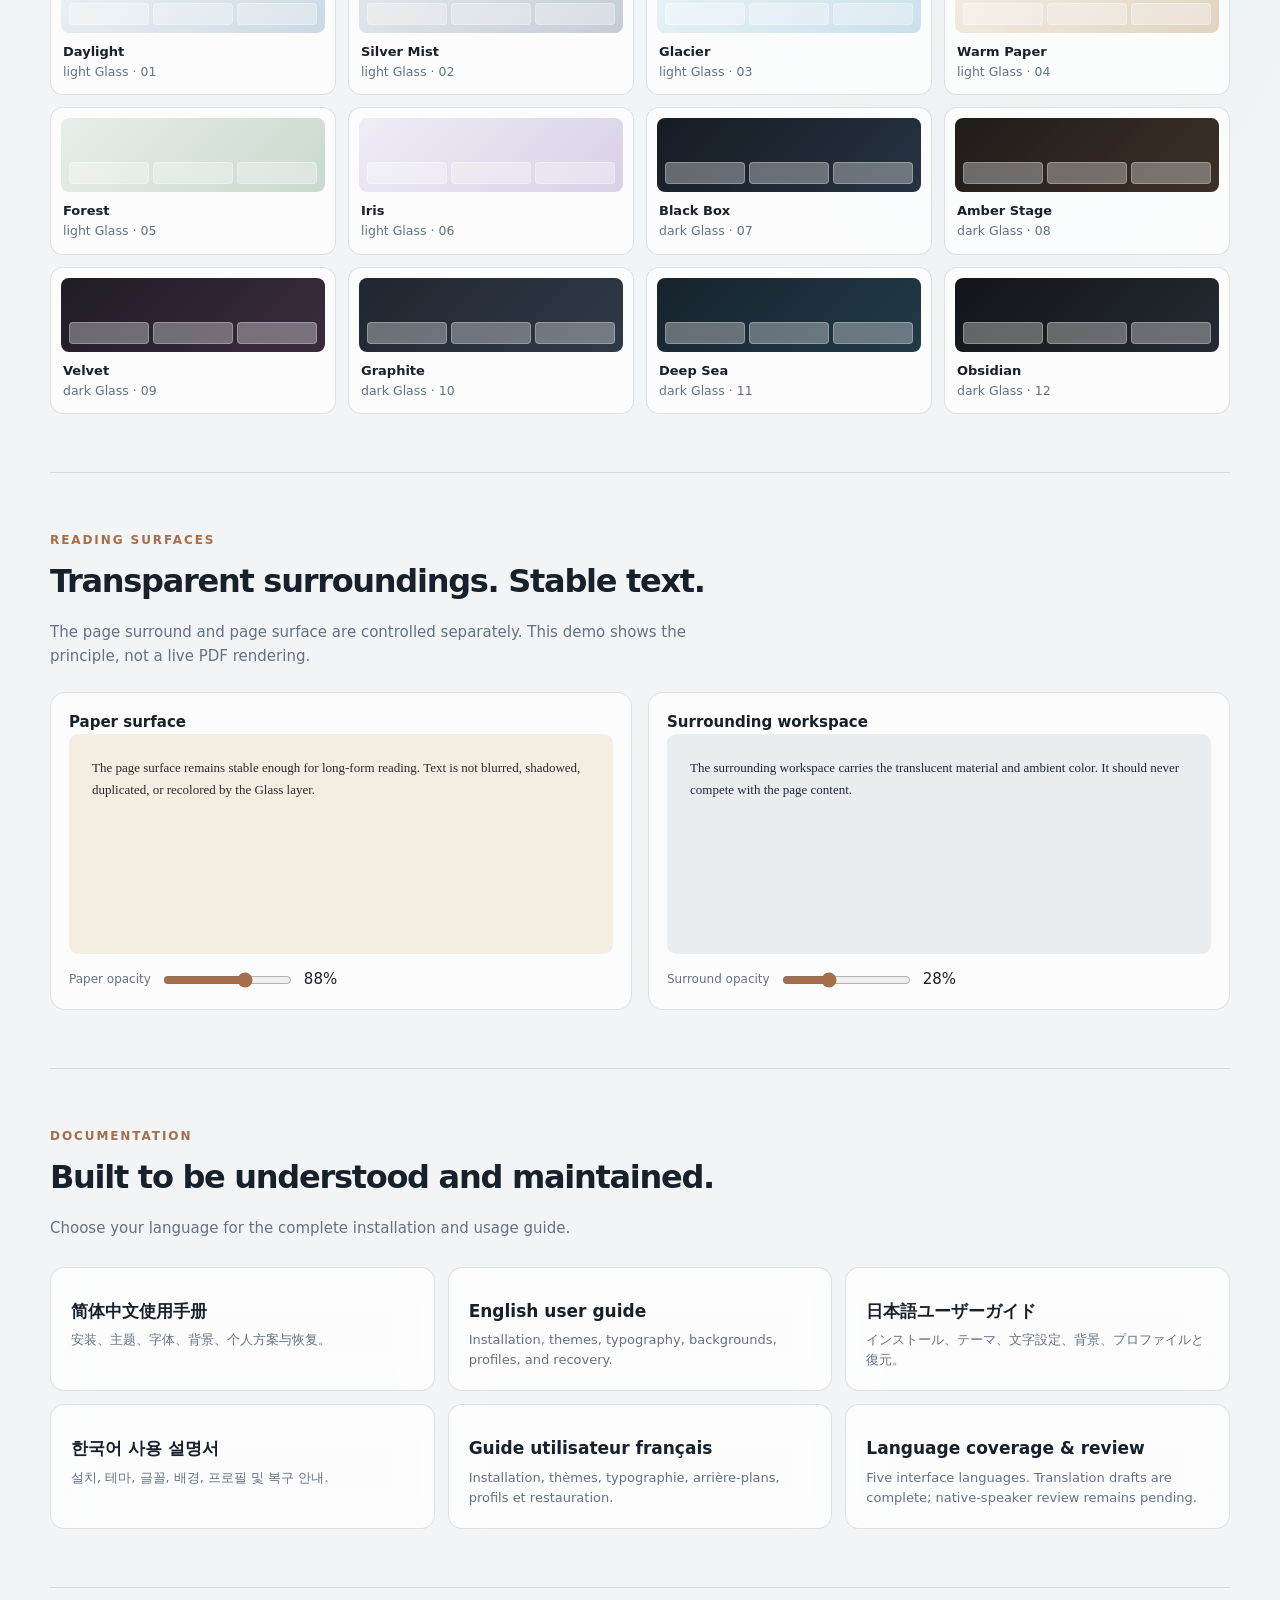
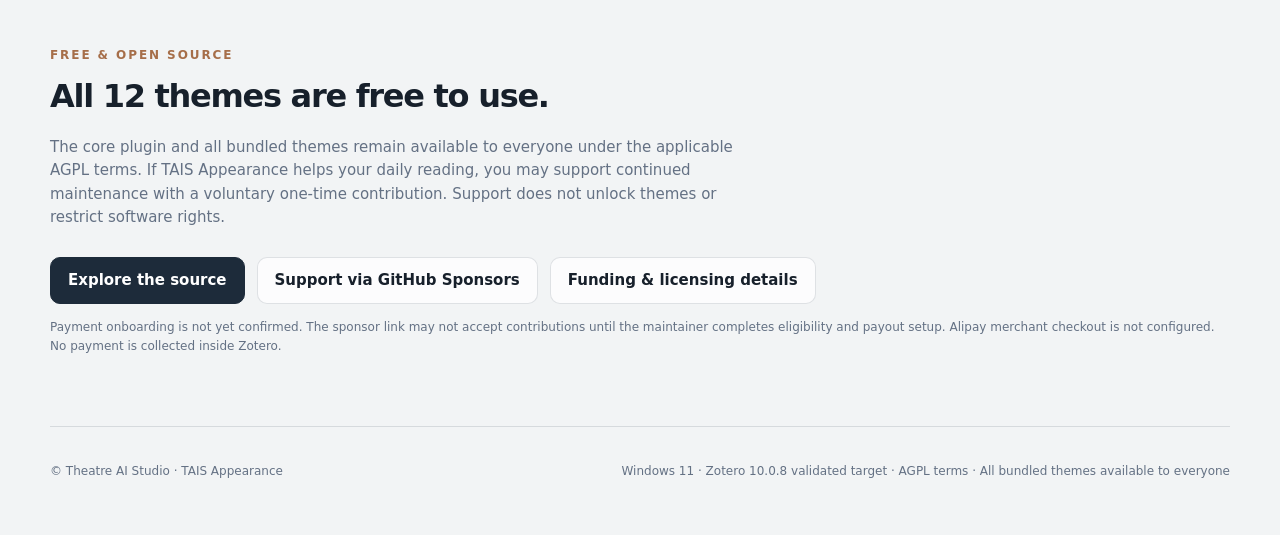
==== commit 900109c4: "Improve product onboarding and multilingual showcase" ====
--- a/index.html
+++ b/index.html
@@ -1,4 +1,4 @@
-﻿<!doctype html>
+<!doctype html>
 <html lang="en">
 <head>
 <meta charset="utf-8"><meta name="viewport" content="width=device-width,initial-scale=1">
@@ -51,7 +51,8 @@
 </div></section>
 <section id="themes"><div class="eyebrow" data-t="themesEyebrow">THE GLASS COLLECTION</div><h2 data-t="themesTitle">Twelve moods. One consistent system.</h2><p class="sub" data-t="themesSub">Choose a theme to preview its visual character. The sample swatches are illustrative; the installed extension computes final surfaces from the selected theme and contrast safeguards.</p><div class="themegrid" id="themegrid"></div></section>
 <section id="reading"><div class="eyebrow" data-t="readingEyebrow">READING SURFACES</div><h2 data-t="readingTitle">Transparent surroundings. Stable text.</h2><p class="sub" data-t="readingSub">The page surround and page surface are controlled separately. This demo shows the principle, not a live PDF rendering.</p><div class="demo"><div class="demoPanel"><strong data-t="paperLabel">Paper surface</strong><div class="paper" id="paper">The page surface remains stable enough for long-form reading. Text is not blurred, shadowed, duplicated, or recolored by the Glass layer.</div><div class="controls"><label for="paperAlpha" data-t="paperOpacity">Paper opacity</label><input id="paperAlpha" type="range" min="65" max="100" value="88"><output id="paperValue">88%</output></div></div><div class="demoPanel"><strong data-t="surroundLabel">Surrounding workspace</strong><div class="paper darkpaper" id="surround">The surrounding workspace carries the translucent material and ambient color. It should never compete with the page content.</div><div class="controls"><label for="surroundAlpha" data-t="surroundOpacity">Surround opacity</label><input id="surroundAlpha" type="range" min="8" max="65" value="28"><output id="surroundValue">28%</output></div></div></div></section>
-<section id="docs"><div class="eyebrow" data-t="docsEyebrow">DOCUMENTATION</div><h2 data-t="docsTitle">Built to be understood and maintained.</h2><div class="features"><a class="card" href="../docs/USER_GUIDE.en-US.md"><h3 data-t="guide">User guide · English</h3><p data-t="guideD">Installation, themes, typography, backgrounds, profiles, and recovery.</p></a><a class="card" href="../README.zh-CN.md"><h3 data-t="zh">简体中文说明</h3><p data-t="zhD">安装、设置、隐私、许可与兼容性。</p></a><a class="card" href="../docs/I18N-STATUS.md"><h3 data-t="i18n">Language coverage</h3><p data-t="i18nD">Five interface languages. Machine translation draft; native review is still required.</p></a></div></section>
+<section id="docs"><div class="eyebrow" data-t="docsEyebrow">DOCUMENTATION</div><h2 data-t="docsTitle">Built to be understood and maintained.</h2><p class="sub">Choose your language for the complete installation and usage guide.</p><div class="features"><a class="card" href="https://github.com/LIPO1024/tais-appearance/blob/main/docs/USER_GUIDE.zh-CN.md"><h3>简体中文使用手册</h3><p>安装、主题、字体、背景、个人方案与恢复。</p></a><a class="card" href="https://github.com/LIPO1024/tais-appearance/blob/main/docs/USER_GUIDE.en-US.md"><h3>English user guide</h3><p>Installation, themes, typography, backgrounds, profiles, and recovery.</p></a><a class="card" href="https://github.com/LIPO1024/tais-appearance/blob/main/docs/USER_GUIDE.ja-JP.md"><h3>日本語ユーザーガイド</h3><p>インストール、テーマ、文字設定、背景、プロファイルと復元。</p></a><a class="card" href="https://github.com/LIPO1024/tais-appearance/blob/main/docs/USER_GUIDE.ko-KR.md"><h3>한국어 사용 설명서</h3><p>설치, 테마, 글꼴, 배경, 프로필 및 복구 안내.</p></a><a class="card" href="https://github.com/LIPO1024/tais-appearance/blob/main/docs/USER_GUIDE.fr-FR.md"><h3>Guide utilisateur français</h3><p>Installation, thèmes, typographie, arrière-plans, profils et restauration.</p></a><a class="card" href="https://github.com/LIPO1024/tais-appearance/blob/main/docs/I18N-STATUS.md"><h3>Language coverage & review</h3><p>Five interface languages. Translation drafts are complete; native-speaker review remains pending.</p></a></div></section>
+<section id="support"><div class="eyebrow" data-t="supportEyebrow">FREE & OPEN SOURCE</div><h2 data-t="supportTitle">All 12 themes are free to use.</h2><p class="sub" data-t="supportSub">The core plugin and all bundled themes remain available to everyone under the applicable AGPL terms. If TAIS Appearance helps your daily reading, you may support continued maintenance with a voluntary one-time contribution. Support does not unlock themes or restrict software rights.</p><div class="actions"><a class="btn primary" href="https://github.com/LIPO1024/tais-appearance" data-t="supportSource">Explore the source</a><a class="btn" href="https://github.com/sponsors/LIPO1024" data-t="supportLink">Support via GitHub Sponsors</a><a class="btn" href="https://github.com/LIPO1024/tais-appearance/blob/main/docs/MONETIZATION.md" data-t="supportDetails">Funding & licensing details</a></div><p class="note" data-t="supportNote">Payment onboarding is not yet confirmed. The sponsor link may not accept contributions until the maintainer completes eligibility and payout setup. Alipay merchant checkout is not configured. No payment is collected inside Zotero.</p></section>
 <footer><span>© Theatre AI Studio · TAIS Appearance</span><span data-t="footer">Windows 11 · Zotero 10.0.8 validated target · AGPL terms · All bundled themes available to everyone</span></footer>
 </div>
 <script>
@@ -60,6 +61,11 @@
 const grid=document.getElementById('themegrid');themes.forEach((t,i)=>{const b=document.createElement('button');b.className='theme';b.type='button';b.innerHTML='<div class="swatch" style="background:linear-gradient(135deg,'+t[2]+','+t[3]+')"><span></span><span></span><span></span></div><strong>'+t[0]+'</strong><small>'+t[1]+' Glass · '+String(i+1).padStart(2,'0')+'</small>';b.addEventListener('click',()=>{document.body.classList.toggle('dark',t[1]==='dark');document.querySelectorAll('.theme').forEach(x=>x.style.outline='none');b.style.outline='2px solid var(--accent)';});grid.appendChild(b);});
 document.getElementById('mode').addEventListener('click',()=>document.body.classList.toggle('dark'));
 for(const [id,out] of [['paperAlpha','paperValue'],['surroundAlpha','surroundValue']])document.getElementById(id).addEventListener('input',e=>{document.getElementById(out).textContent=e.target.value+'%';if(id==='paperAlpha')document.getElementById('paper').style.opacity=Number(e.target.value)/100;else document.getElementById('surround').style.opacity=Number(e.target.value)/100;});
-const copy={"en":{"eyebrow":"THEATRE AI STUDIO · FOR ZOTERO","title":"A calmer visual workspace for serious reading.","lead":"A coherent Glass system for Zotero: refined surfaces, readable typography, protected PDF content, and reversible control.","explore":"Explore the 12 themes","source":"Source & documentation","note":"Interactive product preview. UI mockups below are illustrative, not screenshots of a live Zotero session.","featuresEyebrow":"DESIGNED AS A SYSTEM","featuresTitle":"Everything belongs to one visual language.","featuresSub":"Glass is the material, readability is the rule. Interface text and PDF content stay separate.","f1":"12 curated Glass presets","f1d":"Six light and six dark presets with distinct tone, surface hierarchy, borders, and accents.","f2":"Typography that respects reading","f2d":"Independent controls for Zotero interface text and annotation cards. PDF-embedded fonts are untouched.","f3":"Protected PDF experience","f3d":"The plugin styles the surrounding environment, not PDF glyphs, canvas pixels, or native selection.","f4":"Reversible previews","f4d":"Preview, compare, apply, cancel, undo, and restore without rewriting library content.","f5":"Local backgrounds","f5d":"Built-in Stage Mist and custom images are processed locally. No image upload is required.","f6":"Profiles and Safe Mode","f6d":"Back up settings, import scoped profiles, inspect conflicts, and return to native Zotero.","themesEyebrow":"THE GLASS COLLECTION","themesTitle":"Twelve moods. One consistent system.","themesSub":"Choose a theme to preview its visual character. The sample swatches are illustrative; the installed extension computes final surfaces from the selected theme and contrast safeguards.","readingEyebrow":"READING SURFACES","readingTitle":"Transparent surroundings. Stable text.","readingSub":"The page surround and page surface are controlled separately. This demo shows the principle, not a live PDF rendering.","paperLabel":"Paper surface","paperOpacity":"Paper opacity","surroundLabel":"Surrounding workspace","surroundOpacity":"Surround opacity","docsEyebrow":"DOCUMENTATION","docsTitle":"Built to be understood and maintained.","guide":"User guide · English","guideD":"Installation, themes, typography, backgrounds, profiles, and recovery.","zh":"Simplified Chinese guide","zhD":"Installation, settings, privacy, license, and compatibility.","i18n":"Language coverage","i18nD":"Five interface languages. Machine translation draft; native review is still required.","footer":"Windows 11 · Zotero 10.0.8 validated target · AGPL terms · All bundled themes available to everyone"},"zh":{"eyebrow":"THEATRE AI STUDIO · ZOTERO 外观扩展","title":"让严肃阅读拥有更安静的视觉工作空间。","lead":"为 Zotero 提供统一的 Glass 系统：克制的材质、清晰的文字、受保护的 PDF 内容，以及可撤销的控制。","explore":"查看12套主题","source":"源码与文档","note":"交互式产品预览。下方界面为示意模型，并非实时 Zotero 截图。","featuresEyebrow":"系统化设计","featuresTitle":"所有界面共享同一种视觉语言。","featuresSub":"Glass 是材质，可读性是规则。界面文字与 PDF 内容严格分离。","f1":"12套精选 Glass 模板","f1d":"六套浅色、六套深色，具有不同色调、材质层级、边界与强调色。","f2":"尊重阅读的字体控制","f2d":"Zotero界面文字与批注卡片独立控制，不替换PDF内嵌字体。","f3":"保护PDF阅读","f3d":"插件只处理阅读环境，不修改PDF字形、画布像素或原生选择。","f4":"可逆预览","f4d":"预览、比较、应用、取消、撤销与恢复，不改写文献库内容。","f5":"本地背景","f5d":"内置舞台雾光与自定义图片均在本地处理，不需要上传图片。","f6":"方案与安全模式","f6d":"备份设置、导入指定范围方案、检查冲突并恢复Zotero原生外观。","themesEyebrow":"GLASS 主题系列","themesTitle":"十二种气质，一套统一系统。","themesSub":"选择主题查看视觉特征。色板为示意，插件会根据主题与对比度保护计算最终材质。","readingEyebrow":"阅读表面","readingTitle":"外围透明，文字稳定。","readingSub":"页面外围与纸面分别控制。此处展示设计原理，不是真实PDF渲染。","paperLabel":"纸面","paperOpacity":"纸面不透明度","surroundLabel":"外围工作区","surroundOpacity":"外围不透明度","docsEyebrow":"产品文档","docsTitle":"为理解与长期维护而设计。","guide":"使用手册 · 英文","guideD":"安装、主题、字体、背景、方案与恢复。","zh":"简体中文手册","zhD":"安装、设置、隐私、许可与兼容性。","i18n":"语言覆盖","i18nD":"支持五种界面语言。当前为机器翻译初稿，仍需母语审校。","footer":"Windows 11 · 已验证 Zotero 10.0.8 · AGPL许可 · 所有内置主题向所有用户开放"},"ja":{"eyebrow":"シアターAIスタジオ・フォーゾテロ","title":"真剣な読書のための、落ち着いたビジュアルなワークスペース。","lead":"Zotero 用の一貫した Glass システム: 洗練された表面、読みやすいタイポグラフィ、保護された PDF コンテンツ、および可逆制御。","explore":"12 のテーマを探索する","source":"ソースとドキュメント","note":"インタラクティブな製品プレビュー。以下の UI モックアップは説明用であり、Zotero のライブ セッションのスクリーンショットではありません。","featuresEyebrow":"システムとして設計","featuresTitle":"すべては 1 つの視覚言語に属します。","featuresSub":"ガラスが素材であり、読みやすさが原則です。インターフェイスのテキストと PDF コンテンツは分離されたままになります。","f1":"12 個の厳選された Glass プリセット","f1d":"明確なトーン、表面階層、境界線、アクセントを備えた 6 つの明るいプリセットと 6 つの暗いプリセット。","f2":"読書を尊重したタイポグラフィー","f2d":"Zotero インターフェースのテキストと注釈カードの独立したコントロール。 PDF に埋め込まれたフォントは変更されません。","f3":"保護された PDF エクスペリエンス","f3d":"このプラグインは、PDF グリフ、キャンバス ピクセル、ネイティブ選択ではなく、周囲の環境をスタイルします。","f4":"可逆プレビュー","f4d":"ライブラリのコンテンツを書き換えることなく、プレビュー、比較、適用、キャンセル、元に戻し、復元できます。","f5":"地元の背景","f5d":"内蔵の Stage Mist とカスタム イメージはローカルで処理されます。画像のアップロードは必要ありません。","f6":"プロファイルとセーフモード","f6d":"設定をバックアップし、スコープ付きプロファイルをインポートし、競合を検査して、ネイティブ Zotero に戻ります。","themesEyebrow":"ガラスコレクション","themesTitle":"12 の気分。一貫した 1 つのシステム。","themesSub":"テーマを選択して、その視覚的な特徴をプレビューします。サンプル見本は説明用です。インストールされた拡張機能は、選択したテーマとコントラスト保護手段から最終的なサーフェスを計算します。","readingEyebrow":"読書面","readingTitle":"透明感のある周囲。安定のテキスト。","readingSub":"ページの周囲とページの表面は個別に制御されます。このデモは原理を示すものであり、ライブ PDF レンダリングではありません。","paperLabel":"紙面","paperOpacity":"紙の不透明度","surroundLabel":"周囲のワークスペース","surroundOpacity":"周囲の不透明度","docsEyebrow":"文書化","docsTitle":"理解して維持できるように構築されています。","guide":"ユーザーガイド・英語","guideD":"インスタレーション、テーマ、タイポグラフィ、背景、プロフィール、リカバリ。","zh":"簡体字中国語ガイド","zhD":"インストール、設定、プライバシー、ライセンス、互換性。","i18n":"対応言語","i18nD":"5 つのインターフェース言語。機械翻訳の草稿。ネイティブレビューは依然として必要です。","footer":"Windows 11 · Zotero 10.0.8 検証済みターゲット · AGPL 条件 · バンドルされているすべてのテーマを誰でも利用可能"},"ko":{"eyebrow":"THEATER AI STUDIO · FOR ZOTERO","title":"진지한 독서를 위한 차분한 시각적 작업 공간.","lead":"Zotero를 위한 일관된 Glass 시스템: 세련된 표면, 읽을 수 있는 타이포그래피, 보호된 PDF 콘텐츠 및 되돌릴 수 있는 제어.","explore":"12가지 테마 살펴보기","source":"소스 및 문서","note":"대화형 제품 미리보기. 아래 UI 모형은 설명을 위한 것이며 라이브 Zotero 세션의 스크린샷이 아닙니다.","featuresEyebrow":"시스템으로 설계","featuresTitle":"모든 것은 하나의 시각적 언어에 속합니다.","featuresSub":"유리가 재료이고 가독성이 원칙입니다. 인터페이스 텍스트와 PDF 콘텐츠는 별도로 유지됩니다.","f1":"선별된 Glass 사전 설정 12개","f1d":"뚜렷한 톤, 표면 계층 구조, 테두리 및 액센트를 갖춘 6개의 밝은 사전 설정과 6개의 어두운 사전 설정.","f2":"독서를 존중하는 타이포그래피","f2d":"Zotero 인터페이스 텍스트 및 주석 카드를 독립적으로 제어합니다. PDF에 포함된 글꼴은 그대로 유지됩니다.","f3":"보호된 PDF 환경","f3d":"플러그인은 PDF 글리프, 캔버스 픽셀 또는 기본 선택이 아닌 주변 환경의 스타일을 지정합니다.","f4":"되돌릴 수 있는 미리보기","f4d":"라이브러리 콘텐츠를 다시 작성하지 않고도 미리보기, 비교, 적용, 취소, 실행 취소 및 복원이 가능합니다.","f5":"지역적 배경","f5d":"내장된 스테이지 미스트와 사용자 정의 이미지는 로컬에서 처리됩니다. 이미지 업로드가 필요하지 않습니다.","f6":"프로필 및 안전 모드","f6d":"설정을 백업하고, 범위가 지정된 프로필을 가져오고, 충돌을 검사하고, 기본 Zotero로 돌아갑니다.","themesEyebrow":"유리 컬렉션","themesTitle":"12가지 기분. 하나의 일관된 시스템.","themesSub":"테마의 시각적 특성을 미리 보려면 테마를 선택하세요. 샘플 견본은 예시용입니다. 설치된 확장 프로그램은 선택한 테마 및 대비 보호 장치에서 최종 표면을 계산합니다.","readingEyebrow":"독서 표면","readingTitle":"투명한 주변 환경. 안정적인 텍스트.","readingSub":"페이지 둘러싸기와 페이지 표면은 별도로 제어됩니다. 이 데모는 라이브 PDF 렌더링이 아닌 원리를 보여줍니다.","paperLabel":"종이 표면","paperOpacity":"종이 불투명도","surroundLabel":"주변 작업 공간","surroundOpacity":"서라운드 불투명도","docsEyebrow":"문서화","docsTitle":"이해하고 유지 관리할 수 있도록 제작되었습니다.","guide":"사용자 가이드 · 영어","guideD":"설치, 테마, 타이포그래피, 배경, 프로필 및 복구.","zh":"중국어 간체 가이드","zhD":"설치, 설정, 개인 정보 보호, 라이센스 및 호환성.","i18n":"언어 적용 범위","i18nD":"5가지 인터페이스 언어. 기계번역 초안; 네이티브 리뷰는 여전히 필요합니다.","footer":"Windows 11 · Zotero 10.0.8 검증 대상 · AGPL 약관 · 모든 사람이 사용할 수 있는 모든 번들 테마"},"fr":{"eyebrow":"STUDIO D'IA DE THÉÂTRE · POUR ZOTERO","title":"Un espace de travail visuel plus calme pour une lecture sérieuse.","lead":"Un système Glass cohérent pour Zotero : surfaces épurées, typographie lisible, contenu PDF protégé et contrôle réversible.","explore":"Explorez les 12 thèmes","source":"Sources et documentation","note":"Aperçu interactif du produit. Les maquettes d'interface utilisateur ci-dessous sont des illustrations et non des captures d'écran d'une session Zotero en direct.","featuresEyebrow":"CONÇU COMME UN SYSTÈME","featuresTitle":"Tout appartient à un seul langage visuel.","featuresSub":"Le verre est le matériau, la lisibilité est la règle. Le texte de l'interface et le contenu PDF restent séparés.","f1":"12 préréglages de verre sélectionnés","f1d":"Six préréglages clairs et six sombres avec des tons, une hiérarchie de surface, des bordures et des accents distincts.","f2":"Une typographie qui respecte la lecture","f2d":"Contrôles indépendants pour le texte et les cartes d'annotation de l'interface Zotero. Les polices intégrées au PDF sont intactes.","f3":"Expérience PDF protégée","f3d":"Le plugin stylise l'environnement environnant, pas les glyphes PDF, les pixels du canevas ou la sélection native.","f4":"Aperçus réversibles","f4d":"Prévisualisez, comparez, appliquez, annulez, annulez et restaurez sans réécrire le contenu de la bibliothèque.","f5":"Origines locales","f5d":"La brume de scène intégrée et les images personnalisées sont traitées localement. Aucun téléchargement d’image n’est requis.","f6":"Profils et mode sans échec","f6d":"Sauvegardez les paramètres, importez des profils étendus, inspectez les conflits et revenez à Zotero natif.","themesEyebrow":"LA COLLECTION DE VERRE","themesTitle":"Douze ambiances. Un système cohérent.","themesSub":"Choisissez un thème pour prévisualiser son caractère visuel. Les échantillons sont illustratifs ; l'extension installée calcule les surfaces finales à partir du thème sélectionné et des sauvegardes de contraste.","readingEyebrow":"SURFACES DE LECTURE","readingTitle":"Un environnement transparent. Texte stable.","readingSub":"Le contour de la page et la surface de la page sont contrôlés séparément. Cette démo montre le principe, pas un rendu PDF en direct.","paperLabel":"Surface du papier","paperOpacity":"Opacité du papier","surroundLabel":"Espace de travail environnant","surroundOpacity":"Opacité périphérique","docsEyebrow":"DOCUMENTATION","docsTitle":"Construit pour être compris et entretenu.","guide":"Guide de l'utilisateur · Anglais","guideD":"Installation, thèmes, typographie, arrière-plans, profils et récupération.","zh":"Guide chinois simplifié","zhD":"Installation, paramètres, confidentialité, licence et compatibilité.","i18n":"Couverture linguistique","i18nD":"Cinq langues d'interface. Projet de traduction automatique ; un examen natif est toujours requis.","footer":"Windows 11 · Cible validée Zotero 10.0.8 · Conditions AGPL · Tous les thèmes groupés accessibles à tous"}};
+const copy={"en":{"eyebrow":"THEATRE AI STUDIO · FOR ZOTERO","title":"A calmer visual workspace for serious reading.","lead":"A coherent Glass system for Zotero: refined surfaces, readable typography, protected PDF content, and reversible control.","explore":"Explore the 12 themes","source":"Source & documentation","note":"Interactive product preview. UI mockups below are illustrative, not screenshots of a live Zotero session.","featuresEyebrow":"DESIGNED AS A SYSTEM","featuresTitle":"Everything belongs to one visual language.","featuresSub":"Glass is the material, readability is the rule. Interface text and PDF content stay separate.","f1":"12 curated Glass presets","f1d":"Six light and six dark presets with distinct tone, surface hierarchy, borders, and accents.","f2":"Typography that respects reading","f2d":"Independent controls for Zotero interface text and annotation cards. PDF-embedded fonts are untouched.","f3":"Protected PDF experience","f3d":"The plugin styles the surrounding environment, not PDF glyphs, canvas pixels, or native selection.","f4":"Reversible previews","f4d":"Preview, compare, apply, cancel, undo, and restore without rewriting library content.","f5":"Local backgrounds","f5d":"Built-in Stage Mist and custom images are processed locally. No image upload is required.","f6":"Profiles and Safe Mode","f6d":"Back up settings, import scoped profiles, inspect conflicts, and return to native Zotero.","themesEyebrow":"THE GLASS COLLECTION","themesTitle":"Twelve moods. One consistent system.","themesSub":"Choose a theme to preview its visual character. The sample swatches are illustrative; the installed extension computes final surfaces from the selected theme and contrast safeguards.","readingEyebrow":"READING SURFACES","readingTitle":"Transparent surroundings. Stable text.","readingSub":"The page surround and page surface are controlled separately. This demo shows the principle, not a live PDF rendering.","paperLabel":"Paper surface","paperOpacity":"Paper opacity","surroundLabel":"Surrounding workspace","surroundOpacity":"Surround opacity","docsEyebrow":"DOCUMENTATION","docsTitle":"Built to be understood and maintained.","guide":"User guide · English","guideD":"Installation, themes, typography, backgrounds, profiles, and recovery.","zh":"Simplified Chinese guide","zhD":"Installation, settings, privacy, license, and compatibility.","i18n":"Language coverage","i18nD":"Five interface languages. Machine translation draft; native review is still required.","footer":"Windows 11 · Zotero 10.0.8 validated target · AGPL terms · All bundled themes available to everyone","download":"Download Beta 2.3.1"},"zh":{"eyebrow":"THEATRE AI STUDIO · ZOTERO 外观扩展","title":"让严肃阅读拥有更安静的视觉工作空间。","lead":"为 Zotero 提供统一的 Glass 系统：克制的材质、清晰的文字、受保护的 PDF 内容，以及可撤销的控制。","explore":"查看12套主题","source":"源码与文档","note":"交互式产品预览。下方界面为示意模型，并非实时 Zotero 截图。","featuresEyebrow":"系统化设计","featuresTitle":"所有界面共享同一种视觉语言。","featuresSub":"Glass 是材质，可读性是规则。界面文字与 PDF 内容严格分离。","f1":"12套精选 Glass 模板","f1d":"六套浅色、六套深色，具有不同色调、材质层级、边界与强调色。","f2":"尊重阅读的字体控制","f2d":"Zotero界面文字与批注卡片独立控制，不替换PDF内嵌字体。","f3":"保护PDF阅读","f3d":"插件只处理阅读环境，不修改PDF字形、画布像素或原生选择。","f4":"可逆预览","f4d":"预览、比较、应用、取消、撤销与恢复，不改写文献库内容。","f5":"本地背景","f5d":"内置舞台雾光与自定义图片均在本地处理，不需要上传图片。","f6":"方案与安全模式","f6d":"备份设置、导入指定范围方案、检查冲突并恢复Zotero原生外观。","themesEyebrow":"GLASS 主题系列","themesTitle":"十二种气质，一套统一系统。","themesSub":"选择主题查看视觉特征。色板为示意，插件会根据主题与对比度保护计算最终材质。","readingEyebrow":"阅读表面","readingTitle":"外围透明，文字稳定。","readingSub":"页面外围与纸面分别控制。此处展示设计原理，不是真实PDF渲染。","paperLabel":"纸面","paperOpacity":"纸面不透明度","surroundLabel":"外围工作区","surroundOpacity":"外围不透明度","docsEyebrow":"产品文档","docsTitle":"为理解与长期维护而设计。","guide":"使用手册 · 英文","guideD":"安装、主题、字体、背景、方案与恢复。","zh":"简体中文手册","zhD":"安装、设置、隐私、许可与兼容性。","i18n":"语言覆盖","i18nD":"支持五种界面语言。当前为机器翻译初稿，仍需母语审校。","footer":"Windows 11 · 已验证 Zotero 10.0.8 · AGPL许可 · 所有内置主题向所有用户开放","download":"下载 Beta 2.3.1"},"ja":{"eyebrow":"シアターAIスタジオ・フォーゾテロ","title":"真剣な読書のための、落ち着いたビジュアルなワークスペース。","lead":"Zotero 用の一貫した Glass システム: 洗練された表面、読みやすいタイポグラフィ、保護された PDF コンテンツ、および可逆制御。","explore":"12 のテーマを探索する","source":"ソースとドキュメント","note":"インタラクティブな製品プレビュー。以下の UI モックアップは説明用であり、Zotero のライブ セッションのスクリーンショットではありません。","featuresEyebrow":"システムとして設計","featuresTitle":"すべては 1 つの視覚言語に属します。","featuresSub":"ガラスが素材であり、読みやすさが原則です。インターフェイスのテキストと PDF コンテンツは分離されたままになります。","f1":"12 個の厳選された Glass プリセット","f1d":"明確なトーン、表面階層、境界線、アクセントを備えた 6 つの明るいプリセットと 6 つの暗いプリセット。","f2":"読書を尊重したタイポグラフィー","f2d":"Zotero インターフェースのテキストと注釈カードの独立したコントロール。 PDF に埋め込まれたフォントは変更されません。","f3":"保護された PDF エクスペリエンス","f3d":"このプラグインは、PDF グリフ、キャンバス ピクセル、ネイティブ選択ではなく、周囲の環境をスタイルします。","f4":"可逆プレビュー","f4d":"ライブラリのコンテンツを書き換えることなく、プレビュー、比較、適用、キャンセル、元に戻し、復元できます。","f5":"地元の背景","f5d":"内蔵の Stage Mist とカスタム イメージはローカルで処理されます。画像のアップロードは必要ありません。","f6":"プロファイルとセーフモード","f6d":"設定をバックアップし、スコープ付きプロファイルをインポートし、競合を検査して、ネイティブ Zotero に戻ります。","themesEyebrow":"ガラスコレクション","themesTitle":"12 の気分。一貫した 1 つのシステム。","themesSub":"テーマを選択して、その視覚的な特徴をプレビューします。サンプル見本は説明用です。インストールされた拡張機能は、選択したテーマとコントラスト保護手段から最終的なサーフェスを計算します。","readingEyebrow":"読書面","readingTitle":"透明感のある周囲。安定のテキスト。","readingSub":"ページの周囲とページの表面は個別に制御されます。このデモは原理を示すものであり、ライブ PDF レンダリングではありません。","paperLabel":"紙面","paperOpacity":"紙の不透明度","surroundLabel":"周囲のワークスペース","surroundOpacity":"周囲の不透明度","docsEyebrow":"文書化","docsTitle":"理解して維持できるように構築されています。","guide":"ユーザーガイド・英語","guideD":"インスタレーション、テーマ、タイポグラフィ、背景、プロフィール、リカバリ。","zh":"簡体字中国語ガイド","zhD":"インストール、設定、プライバシー、ライセンス、互換性。","i18n":"対応言語","i18nD":"5 つのインターフェース言語。機械翻訳の草稿。ネイティブレビューは依然として必要です。","footer":"Windows 11 · Zotero 10.0.8 検証済みターゲット · AGPL 条件 · バンドルされているすべてのテーマを誰でも利用可能","download":"ベータ版 2.3.1 をダウンロード"},"ko":{"eyebrow":"THEATER AI STUDIO · FOR ZOTERO","title":"진지한 독서를 위한 차분한 시각적 작업 공간.","lead":"Zotero를 위한 일관된 Glass 시스템: 세련된 표면, 읽을 수 있는 타이포그래피, 보호된 PDF 콘텐츠 및 되돌릴 수 있는 제어.","explore":"12가지 테마 살펴보기","source":"소스 및 문서","note":"대화형 제품 미리보기. 아래 UI 모형은 설명을 위한 것이며 라이브 Zotero 세션의 스크린샷이 아닙니다.","featuresEyebrow":"시스템으로 설계","featuresTitle":"모든 것은 하나의 시각적 언어에 속합니다.","featuresSub":"유리가 재료이고 가독성이 원칙입니다. 인터페이스 텍스트와 PDF 콘텐츠는 별도로 유지됩니다.","f1":"선별된 Glass 사전 설정 12개","f1d":"뚜렷한 톤, 표면 계층 구조, 테두리 및 액센트를 갖춘 6개의 밝은 사전 설정과 6개의 어두운 사전 설정.","f2":"독서를 존중하는 타이포그래피","f2d":"Zotero 인터페이스 텍스트 및 주석 카드를 독립적으로 제어합니다. PDF에 포함된 글꼴은 그대로 유지됩니다.","f3":"보호된 PDF 환경","f3d":"플러그인은 PDF 글리프, 캔버스 픽셀 또는 기본 선택이 아닌 주변 환경의 스타일을 지정합니다.","f4":"되돌릴 수 있는 미리보기","f4d":"라이브러리 콘텐츠를 다시 작성하지 않고도 미리보기, 비교, 적용, 취소, 실행 취소 및 복원이 가능합니다.","f5":"지역적 배경","f5d":"내장된 스테이지 미스트와 사용자 정의 이미지는 로컬에서 처리됩니다. 이미지 업로드가 필요하지 않습니다.","f6":"프로필 및 안전 모드","f6d":"설정을 백업하고, 범위가 지정된 프로필을 가져오고, 충돌을 검사하고, 기본 Zotero로 돌아갑니다.","themesEyebrow":"유리 컬렉션","themesTitle":"12가지 기분. 하나의 일관된 시스템.","themesSub":"테마의 시각적 특성을 미리 보려면 테마를 선택하세요. 샘플 견본은 예시용입니다. 설치된 확장 프로그램은 선택한 테마 및 대비 보호 장치에서 최종 표면을 계산합니다.","readingEyebrow":"독서 표면","readingTitle":"투명한 주변 환경. 안정적인 텍스트.","readingSub":"페이지 둘러싸기와 페이지 표면은 별도로 제어됩니다. 이 데모는 라이브 PDF 렌더링이 아닌 원리를 보여줍니다.","paperLabel":"종이 표면","paperOpacity":"종이 불투명도","surroundLabel":"주변 작업 공간","surroundOpacity":"서라운드 불투명도","docsEyebrow":"문서화","docsTitle":"이해하고 유지 관리할 수 있도록 제작되었습니다.","guide":"사용자 가이드 · 영어","guideD":"설치, 테마, 타이포그래피, 배경, 프로필 및 복구.","zh":"중국어 간체 가이드","zhD":"설치, 설정, 개인 정보 보호, 라이센스 및 호환성.","i18n":"언어 적용 범위","i18nD":"5가지 인터페이스 언어. 기계번역 초안; 네이티브 리뷰는 여전히 필요합니다.","footer":"Windows 11 · Zotero 10.0.8 검증 대상 · AGPL 약관 · 모든 사람이 사용할 수 있는 모든 번들 테마","download":"베타 2.3.1 다운로드"},"fr":{"eyebrow":"STUDIO D'IA DE THÉÂTRE · POUR ZOTERO","title":"Un espace de travail visuel plus calme pour une lecture sérieuse.","lead":"Un système Glass cohérent pour Zotero : surfaces épurées, typographie lisible, contenu PDF protégé et contrôle réversible.","explore":"Explorez les 12 thèmes","source":"Sources et documentation","note":"Aperçu interactif du produit. Les maquettes d'interface utilisateur ci-dessous sont des illustrations et non des captures d'écran d'une session Zotero en direct.","featuresEyebrow":"CONÇU COMME UN SYSTÈME","featuresTitle":"Tout appartient à un seul langage visuel.","featuresSub":"Le verre est le matériau, la lisibilité est la règle. Le texte de l'interface et le contenu PDF restent séparés.","f1":"12 préréglages de verre sélectionnés","f1d":"Six préréglages clairs et six sombres avec des tons, une hiérarchie de surface, des bordures et des accents distincts.","f2":"Une typographie qui respecte la lecture","f2d":"Contrôles indépendants pour le texte et les cartes d'annotation de l'interface Zotero. Les polices intégrées au PDF sont intactes.","f3":"Expérience PDF protégée","f3d":"Le plugin stylise l'environnement environnant, pas les glyphes PDF, les pixels du canevas ou la sélection native.","f4":"Aperçus réversibles","f4d":"Prévisualisez, comparez, appliquez, annulez, annulez et restaurez sans réécrire le contenu de la bibliothèque.","f5":"Origines locales","f5d":"La brume de scène intégrée et les images personnalisées sont traitées localement. Aucun téléchargement d’image n’est requis.","f6":"Profils et mode sans échec","f6d":"Sauvegardez les paramètres, importez des profils étendus, inspectez les conflits et revenez à Zotero natif.","themesEyebrow":"LA COLLECTION DE VERRE","themesTitle":"Douze ambiances. Un système cohérent.","themesSub":"Choisissez un thème pour prévisualiser son caractère visuel. Les échantillons sont illustratifs ; l'extension installée calcule les surfaces finales à partir du thème sélectionné et des sauvegardes de contraste.","readingEyebrow":"SURFACES DE LECTURE","readingTitle":"Un environnement transparent. Texte stable.","readingSub":"Le contour de la page et la surface de la page sont contrôlés séparément. Cette démo montre le principe, pas un rendu PDF en direct.","paperLabel":"Surface du papier","paperOpacity":"Opacité du papier","surroundLabel":"Espace de travail environnant","surroundOpacity":"Opacité périphérique","docsEyebrow":"DOCUMENTATION","docsTitle":"Construit pour être compris et entretenu.","guide":"Guide de l'utilisateur · Anglais","guideD":"Installation, thèmes, typographie, arrière-plans, profils et récupération.","zh":"Guide chinois simplifié","zhD":"Installation, paramètres, confidentialité, licence et compatibilité.","i18n":"Couverture linguistique","i18nD":"Cinq langues d'interface. Projet de traduction automatique ; un examen natif est toujours requis.","footer":"Windows 11 · Cible validée Zotero 10.0.8 · Conditions AGPL · Tous les thèmes groupés accessibles à tous","download":"Télécharger la bêta 2.3.1"}};
+Object.assign(copy.en,{supportEyebrow:"FREE & OPEN SOURCE",supportTitle:"All 12 themes are free to use.",supportSub:"The core plugin and all bundled themes remain available to everyone under the applicable AGPL terms. If TAIS Appearance helps your daily reading, you may support continued maintenance with a voluntary one-time contribution. Support does not unlock themes or restrict software rights.",supportSource:"Explore the source",supportLink:"Support via GitHub Sponsors",supportDetails:"Funding & licensing details",supportNote:"Payment onboarding is not yet confirmed. The sponsor link may not accept contributions until the maintainer completes eligibility and payout setup. Alipay merchant checkout is not configured. No payment is collected inside Zotero."});
+Object.assign(copy.zh,{supportEyebrow:"免费与开源",supportTitle:"12 套主题，全部免费使用。",supportSub:"插件核心功能及全部内置主题依照适用的 AGPL 条款向所有人开放。如果 TAIS Appearance 改善了日常阅读体验，可以自愿一次性支持项目维护。资助不解锁主题，也不限制软件许可授予的权利。",supportSource:"查看项目源码",supportLink:"通过 GitHub Sponsors 支持",supportDetails:"资助与许可说明",supportNote:"收款账户尚未完成审核。维护者完成资格与结算设置前，赞助入口可能无法收款。支付宝商户结账尚未配置。Zotero 插件内不会收集任何付款信息。"});
+Object.assign(copy.ja,{supportEyebrow:"無料・オープンソース",supportTitle:"12種類のテーマをすべて無料で利用できます。",supportSub:"コアプラグインとすべての同梱テーマは、適用されるAGPLライセンスの条件に従って誰でも利用できます。日々の読書に役立った場合は、任意の一回限りの寄付で開発を支援できます。寄付によってテーマが解放されたり、ライセンス上の権利が制限されたりすることはありません。",supportSource:"ソースコードを見る",supportLink:"GitHub Sponsorsで支援",supportDetails:"資金提供とライセンス",supportNote:"支払いアカウントの設定はまだ確認されていません。運営者の審査と入金設定が完了するまで、スポンサーリンクから支援できない場合があります。Alipayの加盟店決済は未設定です。Zoteroプラグイン内で決済情報を収集することはありません。"});
+Object.assign(copy.ko,{supportEyebrow:"무료 및 오픈 소스",supportTitle:"12가지 테마를 모두 무료로 사용할 수 있습니다.",supportSub:"핵심 플러그인과 모든 번들 테마는 적용되는 AGPL 조건에 따라 누구나 사용할 수 있습니다. TAIS Appearance가 일상적인 읽기에 도움이 된다면 자발적인 일회성 후원으로 유지 관리를 지원할 수 있습니다. 후원은 테마 잠금 해제나 라이선스 권리 제한을 의미하지 않습니다.",supportSource:"소스 코드 보기",supportLink:"GitHub Sponsors로 후원",supportDetails:"후원 및 라이선스 안내",supportNote:"결제 계정 설정은 아직 확인되지 않았습니다. 운영자의 자격 심사와 정산 설정이 완료되기 전에는 후원 링크가 작동하지 않을 수 있습니다. Alipay 가맹점 결제는 설정되지 않았습니다. Zotero 플러그인 안에서는 결제 정보를 수집하지 않습니다."});
+Object.assign(copy.fr,{supportEyebrow:"GRATUIT ET OPEN SOURCE",supportTitle:"Les 12 thèmes sont gratuits.",supportSub:"Le plugin principal et tous les thèmes inclus restent accessibles à tous selon les conditions AGPL applicables. Si TAIS Appearance améliore votre lecture quotidienne, vous pouvez soutenir sa maintenance par une contribution ponctuelle et volontaire. Ce soutien ne débloque aucun thème et ne limite aucun droit accordé par la licence.",supportSource:"Voir le code source",supportLink:"Soutenir via GitHub Sponsors",supportDetails:"Financement et licence",supportNote:"La configuration du compte de paiement n'est pas encore confirmée. Le lien de soutien peut rester indisponible tant que l'éligibilité et le versement ne sont pas validés. Le paiement marchand Alipay n'est pas configuré. Aucune donnée de paiement n'est collectée dans Zotero."});
 document.getElementById('lang').addEventListener('change',e=>{const d=copy[e.target.value]||copy.en;document.documentElement.lang=e.target.value==='zh'?'zh-CN':e.target.value;document.querySelectorAll('[data-t]').forEach(el=>{const k=el.dataset.t;if(d[k])el.textContent=d[k];});});
 </script></body></html>
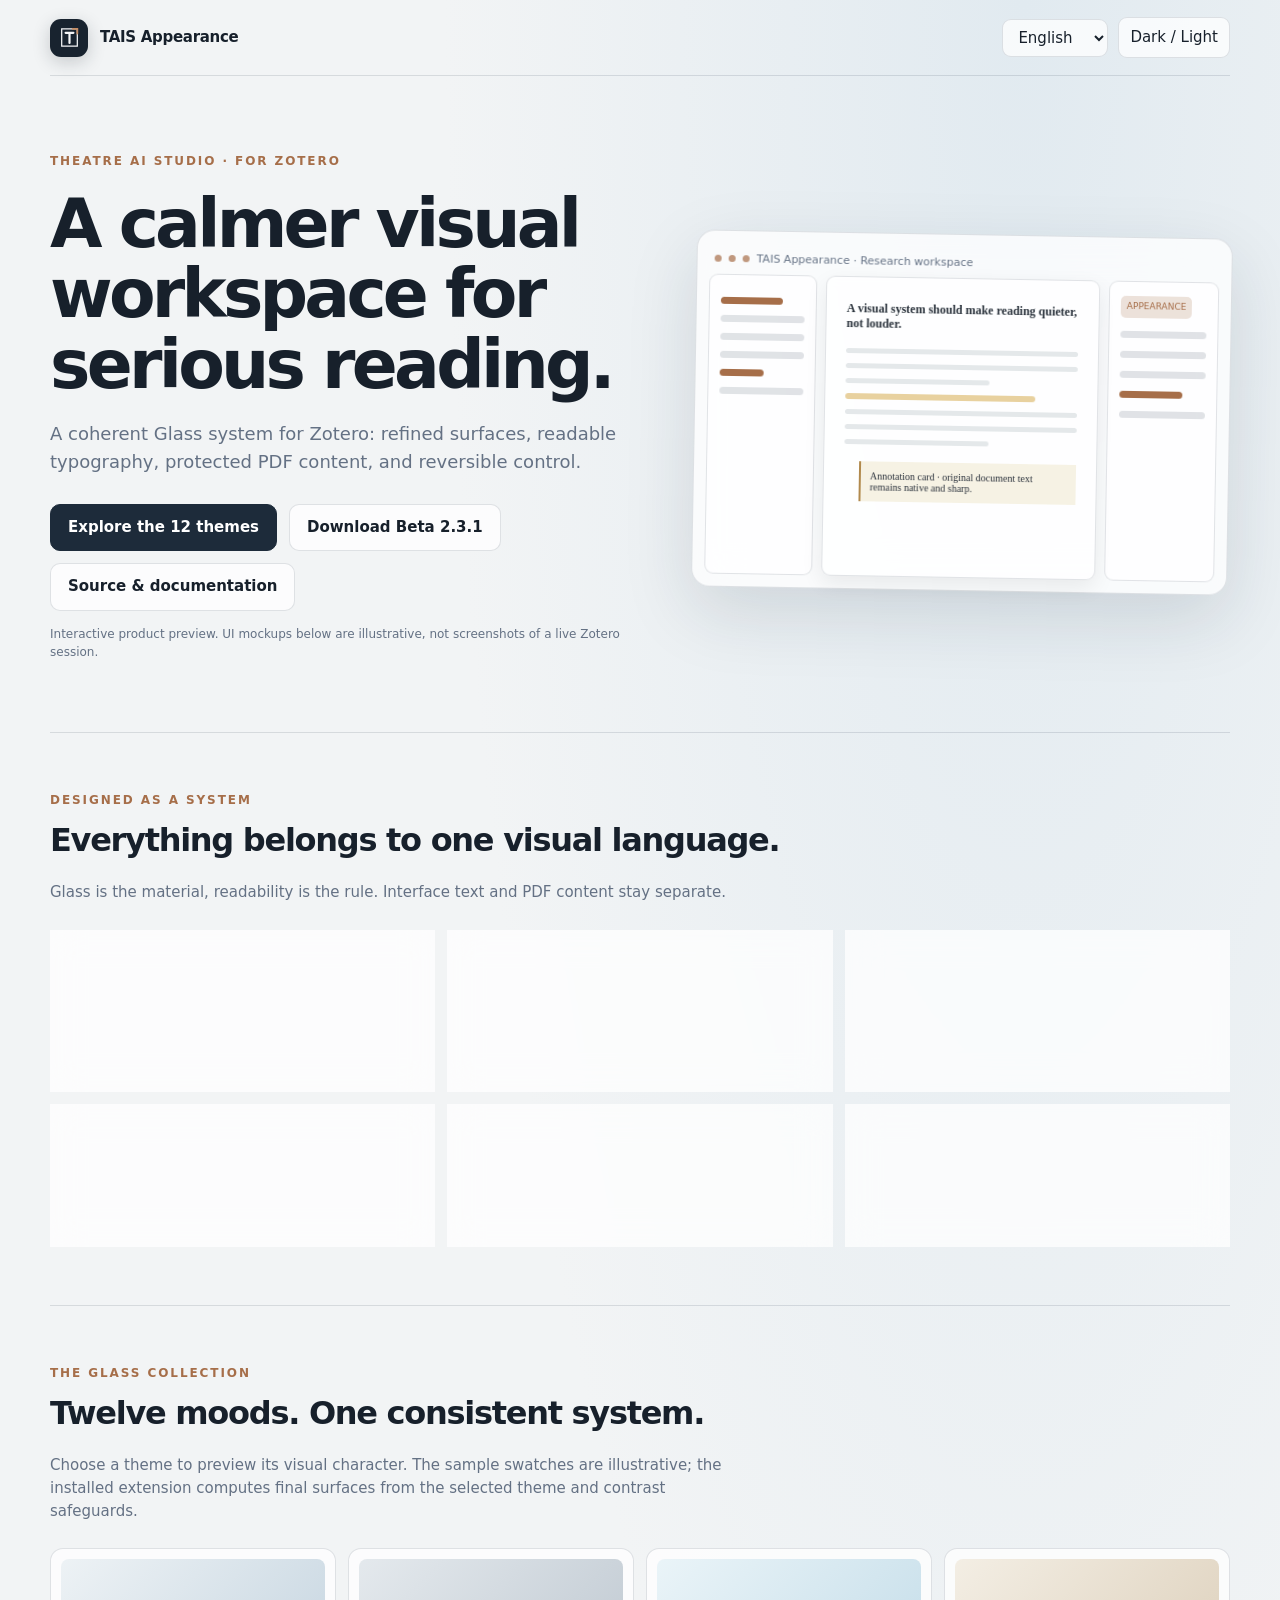
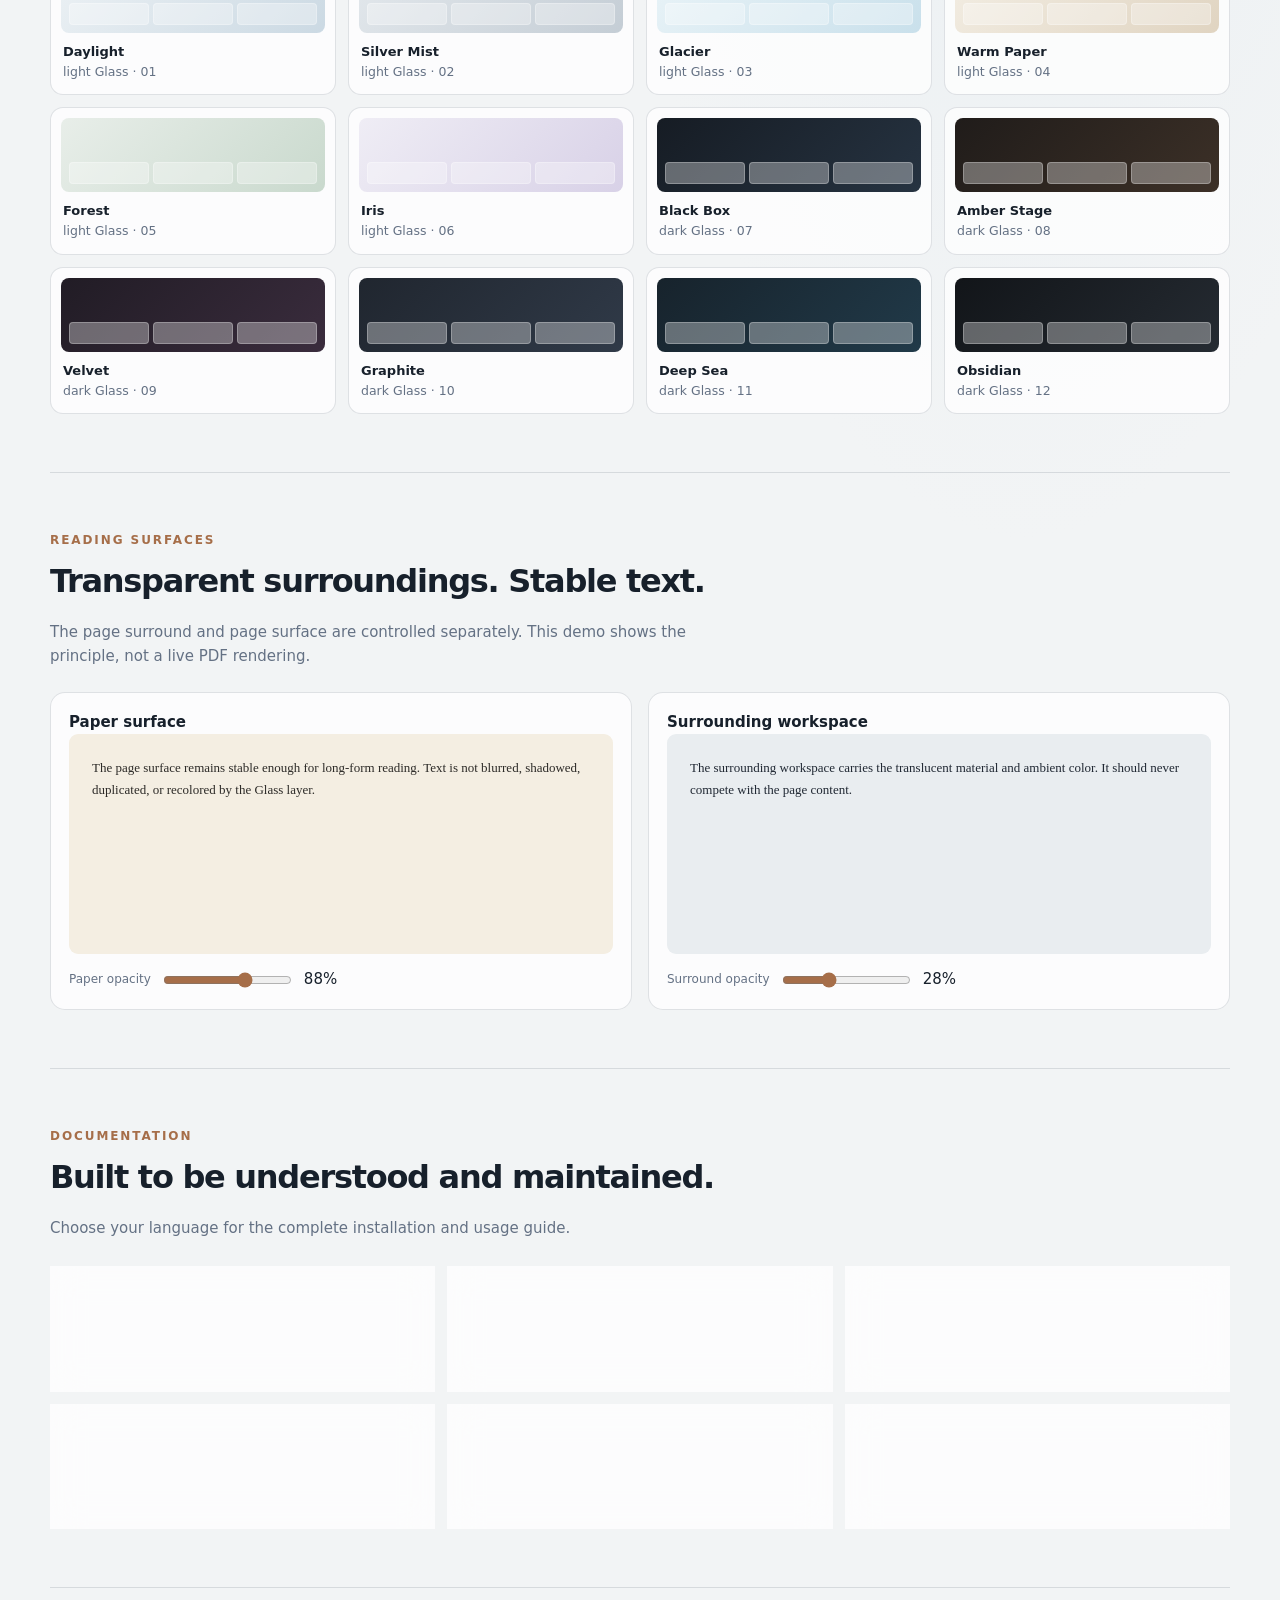
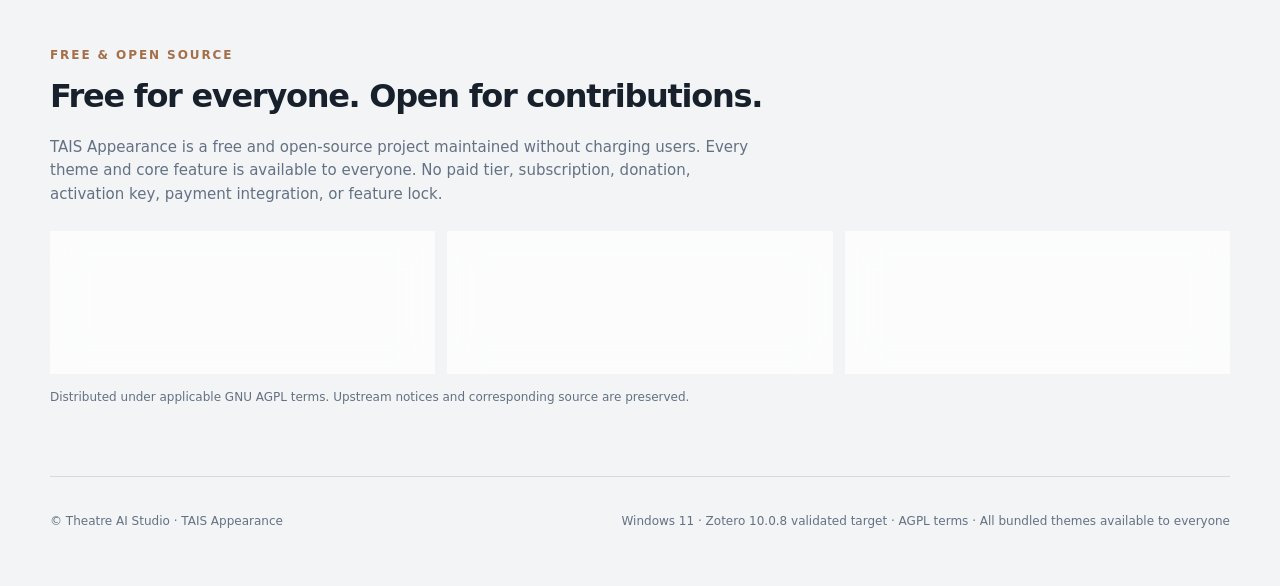
==== commit 5ec96a47: "Remove monetization and publish free open-source 2.3.2" ====
--- a/index.html
+++ b/index.html
@@ -39,7 +39,7 @@
 <body>
 <div class="wrap">
 <nav><a class="brand" href="#"><span class="mark"><svg viewBox="0 0 32 32" fill="none" aria-hidden="true"><path d="M6 5h20v22H6z" stroke="#F3F5F7" stroke-width="1.6"/><path d="M11 10h10M16 10v13" stroke="#F3F5F7" stroke-width="2.8" stroke-linecap="round"/><path d="M20 5l6 0v6" stroke="#C58E66" stroke-width="2.3" stroke-linecap="round"/></svg></span><span>TAIS Appearance</span></a><div class="navright"><select id="lang" aria-label="Language"><option value="en">English</option><option value="zh">简体中文</option><option value="ja">日本語</option><option value="ko">한국어</option><option value="fr">Français</option></select><button class="toggle" id="mode" type="button">Dark / Light</button></div></nav>
-<header class="hero"><div><div class="eyebrow" data-t="eyebrow">THEATRE AI STUDIO · FOR ZOTERO</div><h1 data-t="title">A calmer visual workspace for serious reading.</h1><p class="lead" data-t="lead">A coherent Glass system for Zotero: refined surfaces, readable typography, protected PDF content, and reversible control.</p><div class="actions"><a class="btn primary" href="#themes" data-t="explore">Explore the 12 themes</a><a class="btn" href="https://github.com/LIPO1024/tais-appearance/releases/download/v2.3.1/TAIS_Appearance-2.3.1.xpi" data-t="download">Download Beta 2.3.1</a><a class="btn" href="https://github.com/LIPO1024/tais-appearance" data-t="source">Source & documentation</a></div><p class="note" data-t="note">Interactive product preview. UI mockups below are illustrative, not screenshots of a live Zotero session.</p></div>
+<header class="hero"><div><div class="eyebrow" data-t="eyebrow">THEATRE AI STUDIO · FOR ZOTERO</div><h1 data-t="title">A calmer visual workspace for serious reading.</h1><p class="lead" data-t="lead">A coherent Glass system for Zotero: refined surfaces, readable typography, protected PDF content, and reversible control.</p><div class="actions"><a class="btn primary" href="#themes" data-t="explore">Explore the 12 themes</a><a class="btn" href="https://github.com/LIPO1024/tais-appearance/releases/download/v2.3.2/TAIS_Appearance-2.3.2.xpi" data-t="download">Download Beta 2.3.1</a><a class="btn" href="https://github.com/LIPO1024/tais-appearance" data-t="source">Source & documentation</a></div><p class="note" data-t="note">Interactive product preview. UI mockups below are illustrative, not screenshots of a live Zotero session.</p></div>
 <div class="window" aria-label="Illustrative Zotero workspace preview"><div class="wtop"><i class="dot"></i><i class="dot"></i><i class="dot"></i><span>TAIS Appearance · Research workspace</span></div><div class="wbody"><aside class="sidebar"><div class="side-line active"></div><div class="side-line"></div><div class="side-line"></div><div class="side-line"></div><div class="side-line active" style="width:52%"></div><div class="side-line"></div></aside><article class="doc"><div class="dochead">A visual system should make reading quieter, not louder.</div><div class="docline"></div><div class="docline"></div><div class="docline short"></div><div class="highlight"></div><div class="docline"></div><div class="docline"></div><div class="docline short"></div><div class="annot">Annotation card · original document text remains native and sharp.</div></article><aside class="meta"><span class="pill">APPEARANCE</span><div class="side-line"></div><div class="side-line"></div><div class="side-line"></div><div class="side-line active"></div><div class="side-line"></div></aside></div></div></header>
 <section id="features"><div class="eyebrow" data-t="featuresEyebrow">DESIGNED AS A SYSTEM</div><h2 data-t="featuresTitle">Everything belongs to one visual language.</h2><p class="sub" data-t="featuresSub">Glass is the material, readability is the rule. Interface text and PDF content stay separate.</p><div class="features">
 <div class="card"><div class="num">01</div><h3 data-t="f1">12 curated Glass presets</h3><p data-t="f1d">Six light and six dark presets with distinct tone, surface hierarchy, borders, and accents.</p></div>
@@ -52,7 +52,7 @@
 <section id="themes"><div class="eyebrow" data-t="themesEyebrow">THE GLASS COLLECTION</div><h2 data-t="themesTitle">Twelve moods. One consistent system.</h2><p class="sub" data-t="themesSub">Choose a theme to preview its visual character. The sample swatches are illustrative; the installed extension computes final surfaces from the selected theme and contrast safeguards.</p><div class="themegrid" id="themegrid"></div></section>
 <section id="reading"><div class="eyebrow" data-t="readingEyebrow">READING SURFACES</div><h2 data-t="readingTitle">Transparent surroundings. Stable text.</h2><p class="sub" data-t="readingSub">The page surround and page surface are controlled separately. This demo shows the principle, not a live PDF rendering.</p><div class="demo"><div class="demoPanel"><strong data-t="paperLabel">Paper surface</strong><div class="paper" id="paper">The page surface remains stable enough for long-form reading. Text is not blurred, shadowed, duplicated, or recolored by the Glass layer.</div><div class="controls"><label for="paperAlpha" data-t="paperOpacity">Paper opacity</label><input id="paperAlpha" type="range" min="65" max="100" value="88"><output id="paperValue">88%</output></div></div><div class="demoPanel"><strong data-t="surroundLabel">Surrounding workspace</strong><div class="paper darkpaper" id="surround">The surrounding workspace carries the translucent material and ambient color. It should never compete with the page content.</div><div class="controls"><label for="surroundAlpha" data-t="surroundOpacity">Surround opacity</label><input id="surroundAlpha" type="range" min="8" max="65" value="28"><output id="surroundValue">28%</output></div></div></div></section>
 <section id="docs"><div class="eyebrow" data-t="docsEyebrow">DOCUMENTATION</div><h2 data-t="docsTitle">Built to be understood and maintained.</h2><p class="sub">Choose your language for the complete installation and usage guide.</p><div class="features"><a class="card" href="https://github.com/LIPO1024/tais-appearance/blob/main/docs/USER_GUIDE.zh-CN.md"><h3>简体中文使用手册</h3><p>安装、主题、字体、背景、个人方案与恢复。</p></a><a class="card" href="https://github.com/LIPO1024/tais-appearance/blob/main/docs/USER_GUIDE.en-US.md"><h3>English user guide</h3><p>Installation, themes, typography, backgrounds, profiles, and recovery.</p></a><a class="card" href="https://github.com/LIPO1024/tais-appearance/blob/main/docs/USER_GUIDE.ja-JP.md"><h3>日本語ユーザーガイド</h3><p>インストール、テーマ、文字設定、背景、プロファイルと復元。</p></a><a class="card" href="https://github.com/LIPO1024/tais-appearance/blob/main/docs/USER_GUIDE.ko-KR.md"><h3>한국어 사용 설명서</h3><p>설치, 테마, 글꼴, 배경, 프로필 및 복구 안내.</p></a><a class="card" href="https://github.com/LIPO1024/tais-appearance/blob/main/docs/USER_GUIDE.fr-FR.md"><h3>Guide utilisateur français</h3><p>Installation, thèmes, typographie, arrière-plans, profils et restauration.</p></a><a class="card" href="https://github.com/LIPO1024/tais-appearance/blob/main/docs/I18N-STATUS.md"><h3>Language coverage & review</h3><p>Five interface languages. Translation drafts are complete; native-speaker review remains pending.</p></a></div></section>
-<section id="support"><div class="eyebrow" data-t="supportEyebrow">FREE & OPEN SOURCE</div><h2 data-t="supportTitle">All 12 themes are free to use.</h2><p class="sub" data-t="supportSub">The core plugin and all bundled themes remain available to everyone under the applicable AGPL terms. If TAIS Appearance helps your daily reading, you may support continued maintenance with a voluntary one-time contribution. Support does not unlock themes or restrict software rights.</p><div class="actions"><a class="btn primary" href="https://github.com/LIPO1024/tais-appearance" data-t="supportSource">Explore the source</a><a class="btn" href="https://github.com/sponsors/LIPO1024" data-t="supportLink">Support via GitHub Sponsors</a><a class="btn" href="https://github.com/LIPO1024/tais-appearance/blob/main/docs/MONETIZATION.md" data-t="supportDetails">Funding & licensing details</a></div><p class="note" data-t="supportNote">Payment onboarding is not yet confirmed. The sponsor link may not accept contributions until the maintainer completes eligibility and payout setup. Alipay merchant checkout is not configured. No payment is collected inside Zotero.</p></section>
+<section id="opensource"><div class="eyebrow" data-t="openEyebrow">FREE & OPEN SOURCE</div><h2 data-t="openTitle">Free for everyone. Open for contributions.</h2><p class="sub" data-t="openSub">TAIS Appearance is a free and open-source project maintained without charging users. Every theme and core feature is available to everyone. No paid tier, subscription, donation, activation key, payment integration, or feature lock.</p><div class="features"><a class="card" href="https://github.com/LIPO1024/tais-appearance"><div class="num">01</div><h3 data-t="openCode">Explore the source</h3><p data-t="openCodeD">Read the code, inspect the license, and build the plugin yourself.</p></a><a class="card" href="https://github.com/LIPO1024/tais-appearance/issues"><div class="num">02</div><h3 data-t="openIssues">Report issues</h3><p data-t="openIssuesD">Share reproducible bugs, compatibility findings, and practical suggestions.</p></a><a class="card" href="https://github.com/LIPO1024/tais-appearance/blob/main/CONTRIBUTING.md"><div class="num">03</div><h3 data-t="openContribute">Contribute</h3><p data-t="openContributeD">Help with code, documentation, translation review, and testing.</p></a></div><p class="note" data-t="openLicense">Distributed under applicable GNU AGPL terms. Upstream notices and corresponding source are preserved.</p></section>
 <footer><span>© Theatre AI Studio · TAIS Appearance</span><span data-t="footer">Windows 11 · Zotero 10.0.8 validated target · AGPL terms · All bundled themes available to everyone</span></footer>
 </div>
 <script>
@@ -62,10 +62,10 @@
 document.getElementById('mode').addEventListener('click',()=>document.body.classList.toggle('dark'));
 for(const [id,out] of [['paperAlpha','paperValue'],['surroundAlpha','surroundValue']])document.getElementById(id).addEventListener('input',e=>{document.getElementById(out).textContent=e.target.value+'%';if(id==='paperAlpha')document.getElementById('paper').style.opacity=Number(e.target.value)/100;else document.getElementById('surround').style.opacity=Number(e.target.value)/100;});
 const copy={"en":{"eyebrow":"THEATRE AI STUDIO · FOR ZOTERO","title":"A calmer visual workspace for serious reading.","lead":"A coherent Glass system for Zotero: refined surfaces, readable typography, protected PDF content, and reversible control.","explore":"Explore the 12 themes","source":"Source & documentation","note":"Interactive product preview. UI mockups below are illustrative, not screenshots of a live Zotero session.","featuresEyebrow":"DESIGNED AS A SYSTEM","featuresTitle":"Everything belongs to one visual language.","featuresSub":"Glass is the material, readability is the rule. Interface text and PDF content stay separate.","f1":"12 curated Glass presets","f1d":"Six light and six dark presets with distinct tone, surface hierarchy, borders, and accents.","f2":"Typography that respects reading","f2d":"Independent controls for Zotero interface text and annotation cards. PDF-embedded fonts are untouched.","f3":"Protected PDF experience","f3d":"The plugin styles the surrounding environment, not PDF glyphs, canvas pixels, or native selection.","f4":"Reversible previews","f4d":"Preview, compare, apply, cancel, undo, and restore without rewriting library content.","f5":"Local backgrounds","f5d":"Built-in Stage Mist and custom images are processed locally. No image upload is required.","f6":"Profiles and Safe Mode","f6d":"Back up settings, import scoped profiles, inspect conflicts, and return to native Zotero.","themesEyebrow":"THE GLASS COLLECTION","themesTitle":"Twelve moods. One consistent system.","themesSub":"Choose a theme to preview its visual character. The sample swatches are illustrative; the installed extension computes final surfaces from the selected theme and contrast safeguards.","readingEyebrow":"READING SURFACES","readingTitle":"Transparent surroundings. Stable text.","readingSub":"The page surround and page surface are controlled separately. This demo shows the principle, not a live PDF rendering.","paperLabel":"Paper surface","paperOpacity":"Paper opacity","surroundLabel":"Surrounding workspace","surroundOpacity":"Surround opacity","docsEyebrow":"DOCUMENTATION","docsTitle":"Built to be understood and maintained.","guide":"User guide · English","guideD":"Installation, themes, typography, backgrounds, profiles, and recovery.","zh":"Simplified Chinese guide","zhD":"Installation, settings, privacy, license, and compatibility.","i18n":"Language coverage","i18nD":"Five interface languages. Machine translation draft; native review is still required.","footer":"Windows 11 · Zotero 10.0.8 validated target · AGPL terms · All bundled themes available to everyone","download":"Download Beta 2.3.1"},"zh":{"eyebrow":"THEATRE AI STUDIO · ZOTERO 外观扩展","title":"让严肃阅读拥有更安静的视觉工作空间。","lead":"为 Zotero 提供统一的 Glass 系统：克制的材质、清晰的文字、受保护的 PDF 内容，以及可撤销的控制。","explore":"查看12套主题","source":"源码与文档","note":"交互式产品预览。下方界面为示意模型，并非实时 Zotero 截图。","featuresEyebrow":"系统化设计","featuresTitle":"所有界面共享同一种视觉语言。","featuresSub":"Glass 是材质，可读性是规则。界面文字与 PDF 内容严格分离。","f1":"12套精选 Glass 模板","f1d":"六套浅色、六套深色，具有不同色调、材质层级、边界与强调色。","f2":"尊重阅读的字体控制","f2d":"Zotero界面文字与批注卡片独立控制，不替换PDF内嵌字体。","f3":"保护PDF阅读","f3d":"插件只处理阅读环境，不修改PDF字形、画布像素或原生选择。","f4":"可逆预览","f4d":"预览、比较、应用、取消、撤销与恢复，不改写文献库内容。","f5":"本地背景","f5d":"内置舞台雾光与自定义图片均在本地处理，不需要上传图片。","f6":"方案与安全模式","f6d":"备份设置、导入指定范围方案、检查冲突并恢复Zotero原生外观。","themesEyebrow":"GLASS 主题系列","themesTitle":"十二种气质，一套统一系统。","themesSub":"选择主题查看视觉特征。色板为示意，插件会根据主题与对比度保护计算最终材质。","readingEyebrow":"阅读表面","readingTitle":"外围透明，文字稳定。","readingSub":"页面外围与纸面分别控制。此处展示设计原理，不是真实PDF渲染。","paperLabel":"纸面","paperOpacity":"纸面不透明度","surroundLabel":"外围工作区","surroundOpacity":"外围不透明度","docsEyebrow":"产品文档","docsTitle":"为理解与长期维护而设计。","guide":"使用手册 · 英文","guideD":"安装、主题、字体、背景、方案与恢复。","zh":"简体中文手册","zhD":"安装、设置、隐私、许可与兼容性。","i18n":"语言覆盖","i18nD":"支持五种界面语言。当前为机器翻译初稿，仍需母语审校。","footer":"Windows 11 · 已验证 Zotero 10.0.8 · AGPL许可 · 所有内置主题向所有用户开放","download":"下载 Beta 2.3.1"},"ja":{"eyebrow":"シアターAIスタジオ・フォーゾテロ","title":"真剣な読書のための、落ち着いたビジュアルなワークスペース。","lead":"Zotero 用の一貫した Glass システム: 洗練された表面、読みやすいタイポグラフィ、保護された PDF コンテンツ、および可逆制御。","explore":"12 のテーマを探索する","source":"ソースとドキュメント","note":"インタラクティブな製品プレビュー。以下の UI モックアップは説明用であり、Zotero のライブ セッションのスクリーンショットではありません。","featuresEyebrow":"システムとして設計","featuresTitle":"すべては 1 つの視覚言語に属します。","featuresSub":"ガラスが素材であり、読みやすさが原則です。インターフェイスのテキストと PDF コンテンツは分離されたままになります。","f1":"12 個の厳選された Glass プリセット","f1d":"明確なトーン、表面階層、境界線、アクセントを備えた 6 つの明るいプリセットと 6 つの暗いプリセット。","f2":"読書を尊重したタイポグラフィー","f2d":"Zotero インターフェースのテキストと注釈カードの独立したコントロール。 PDF に埋め込まれたフォントは変更されません。","f3":"保護された PDF エクスペリエンス","f3d":"このプラグインは、PDF グリフ、キャンバス ピクセル、ネイティブ選択ではなく、周囲の環境をスタイルします。","f4":"可逆プレビュー","f4d":"ライブラリのコンテンツを書き換えることなく、プレビュー、比較、適用、キャンセル、元に戻し、復元できます。","f5":"地元の背景","f5d":"内蔵の Stage Mist とカスタム イメージはローカルで処理されます。画像のアップロードは必要ありません。","f6":"プロファイルとセーフモード","f6d":"設定をバックアップし、スコープ付きプロファイルをインポートし、競合を検査して、ネイティブ Zotero に戻ります。","themesEyebrow":"ガラスコレクション","themesTitle":"12 の気分。一貫した 1 つのシステム。","themesSub":"テーマを選択して、その視覚的な特徴をプレビューします。サンプル見本は説明用です。インストールされた拡張機能は、選択したテーマとコントラスト保護手段から最終的なサーフェスを計算します。","readingEyebrow":"読書面","readingTitle":"透明感のある周囲。安定のテキスト。","readingSub":"ページの周囲とページの表面は個別に制御されます。このデモは原理を示すものであり、ライブ PDF レンダリングではありません。","paperLabel":"紙面","paperOpacity":"紙の不透明度","surroundLabel":"周囲のワークスペース","surroundOpacity":"周囲の不透明度","docsEyebrow":"文書化","docsTitle":"理解して維持できるように構築されています。","guide":"ユーザーガイド・英語","guideD":"インスタレーション、テーマ、タイポグラフィ、背景、プロフィール、リカバリ。","zh":"簡体字中国語ガイド","zhD":"インストール、設定、プライバシー、ライセンス、互換性。","i18n":"対応言語","i18nD":"5 つのインターフェース言語。機械翻訳の草稿。ネイティブレビューは依然として必要です。","footer":"Windows 11 · Zotero 10.0.8 検証済みターゲット · AGPL 条件 · バンドルされているすべてのテーマを誰でも利用可能","download":"ベータ版 2.3.1 をダウンロード"},"ko":{"eyebrow":"THEATER AI STUDIO · FOR ZOTERO","title":"진지한 독서를 위한 차분한 시각적 작업 공간.","lead":"Zotero를 위한 일관된 Glass 시스템: 세련된 표면, 읽을 수 있는 타이포그래피, 보호된 PDF 콘텐츠 및 되돌릴 수 있는 제어.","explore":"12가지 테마 살펴보기","source":"소스 및 문서","note":"대화형 제품 미리보기. 아래 UI 모형은 설명을 위한 것이며 라이브 Zotero 세션의 스크린샷이 아닙니다.","featuresEyebrow":"시스템으로 설계","featuresTitle":"모든 것은 하나의 시각적 언어에 속합니다.","featuresSub":"유리가 재료이고 가독성이 원칙입니다. 인터페이스 텍스트와 PDF 콘텐츠는 별도로 유지됩니다.","f1":"선별된 Glass 사전 설정 12개","f1d":"뚜렷한 톤, 표면 계층 구조, 테두리 및 액센트를 갖춘 6개의 밝은 사전 설정과 6개의 어두운 사전 설정.","f2":"독서를 존중하는 타이포그래피","f2d":"Zotero 인터페이스 텍스트 및 주석 카드를 독립적으로 제어합니다. PDF에 포함된 글꼴은 그대로 유지됩니다.","f3":"보호된 PDF 환경","f3d":"플러그인은 PDF 글리프, 캔버스 픽셀 또는 기본 선택이 아닌 주변 환경의 스타일을 지정합니다.","f4":"되돌릴 수 있는 미리보기","f4d":"라이브러리 콘텐츠를 다시 작성하지 않고도 미리보기, 비교, 적용, 취소, 실행 취소 및 복원이 가능합니다.","f5":"지역적 배경","f5d":"내장된 스테이지 미스트와 사용자 정의 이미지는 로컬에서 처리됩니다. 이미지 업로드가 필요하지 않습니다.","f6":"프로필 및 안전 모드","f6d":"설정을 백업하고, 범위가 지정된 프로필을 가져오고, 충돌을 검사하고, 기본 Zotero로 돌아갑니다.","themesEyebrow":"유리 컬렉션","themesTitle":"12가지 기분. 하나의 일관된 시스템.","themesSub":"테마의 시각적 특성을 미리 보려면 테마를 선택하세요. 샘플 견본은 예시용입니다. 설치된 확장 프로그램은 선택한 테마 및 대비 보호 장치에서 최종 표면을 계산합니다.","readingEyebrow":"독서 표면","readingTitle":"투명한 주변 환경. 안정적인 텍스트.","readingSub":"페이지 둘러싸기와 페이지 표면은 별도로 제어됩니다. 이 데모는 라이브 PDF 렌더링이 아닌 원리를 보여줍니다.","paperLabel":"종이 표면","paperOpacity":"종이 불투명도","surroundLabel":"주변 작업 공간","surroundOpacity":"서라운드 불투명도","docsEyebrow":"문서화","docsTitle":"이해하고 유지 관리할 수 있도록 제작되었습니다.","guide":"사용자 가이드 · 영어","guideD":"설치, 테마, 타이포그래피, 배경, 프로필 및 복구.","zh":"중국어 간체 가이드","zhD":"설치, 설정, 개인 정보 보호, 라이센스 및 호환성.","i18n":"언어 적용 범위","i18nD":"5가지 인터페이스 언어. 기계번역 초안; 네이티브 리뷰는 여전히 필요합니다.","footer":"Windows 11 · Zotero 10.0.8 검증 대상 · AGPL 약관 · 모든 사람이 사용할 수 있는 모든 번들 테마","download":"베타 2.3.1 다운로드"},"fr":{"eyebrow":"STUDIO D'IA DE THÉÂTRE · POUR ZOTERO","title":"Un espace de travail visuel plus calme pour une lecture sérieuse.","lead":"Un système Glass cohérent pour Zotero : surfaces épurées, typographie lisible, contenu PDF protégé et contrôle réversible.","explore":"Explorez les 12 thèmes","source":"Sources et documentation","note":"Aperçu interactif du produit. Les maquettes d'interface utilisateur ci-dessous sont des illustrations et non des captures d'écran d'une session Zotero en direct.","featuresEyebrow":"CONÇU COMME UN SYSTÈME","featuresTitle":"Tout appartient à un seul langage visuel.","featuresSub":"Le verre est le matériau, la lisibilité est la règle. Le texte de l'interface et le contenu PDF restent séparés.","f1":"12 préréglages de verre sélectionnés","f1d":"Six préréglages clairs et six sombres avec des tons, une hiérarchie de surface, des bordures et des accents distincts.","f2":"Une typographie qui respecte la lecture","f2d":"Contrôles indépendants pour le texte et les cartes d'annotation de l'interface Zotero. Les polices intégrées au PDF sont intactes.","f3":"Expérience PDF protégée","f3d":"Le plugin stylise l'environnement environnant, pas les glyphes PDF, les pixels du canevas ou la sélection native.","f4":"Aperçus réversibles","f4d":"Prévisualisez, comparez, appliquez, annulez, annulez et restaurez sans réécrire le contenu de la bibliothèque.","f5":"Origines locales","f5d":"La brume de scène intégrée et les images personnalisées sont traitées localement. Aucun téléchargement d’image n’est requis.","f6":"Profils et mode sans échec","f6d":"Sauvegardez les paramètres, importez des profils étendus, inspectez les conflits et revenez à Zotero natif.","themesEyebrow":"LA COLLECTION DE VERRE","themesTitle":"Douze ambiances. Un système cohérent.","themesSub":"Choisissez un thème pour prévisualiser son caractère visuel. Les échantillons sont illustratifs ; l'extension installée calcule les surfaces finales à partir du thème sélectionné et des sauvegardes de contraste.","readingEyebrow":"SURFACES DE LECTURE","readingTitle":"Un environnement transparent. Texte stable.","readingSub":"Le contour de la page et la surface de la page sont contrôlés séparément. Cette démo montre le principe, pas un rendu PDF en direct.","paperLabel":"Surface du papier","paperOpacity":"Opacité du papier","surroundLabel":"Espace de travail environnant","surroundOpacity":"Opacité périphérique","docsEyebrow":"DOCUMENTATION","docsTitle":"Construit pour être compris et entretenu.","guide":"Guide de l'utilisateur · Anglais","guideD":"Installation, thèmes, typographie, arrière-plans, profils et récupération.","zh":"Guide chinois simplifié","zhD":"Installation, paramètres, confidentialité, licence et compatibilité.","i18n":"Couverture linguistique","i18nD":"Cinq langues d'interface. Projet de traduction automatique ; un examen natif est toujours requis.","footer":"Windows 11 · Cible validée Zotero 10.0.8 · Conditions AGPL · Tous les thèmes groupés accessibles à tous","download":"Télécharger la bêta 2.3.1"}};
-Object.assign(copy.en,{supportEyebrow:"FREE & OPEN SOURCE",supportTitle:"All 12 themes are free to use.",supportSub:"The core plugin and all bundled themes remain available to everyone under the applicable AGPL terms. If TAIS Appearance helps your daily reading, you may support continued maintenance with a voluntary one-time contribution. Support does not unlock themes or restrict software rights.",supportSource:"Explore the source",supportLink:"Support via GitHub Sponsors",supportDetails:"Funding & licensing details",supportNote:"Payment onboarding is not yet confirmed. The sponsor link may not accept contributions until the maintainer completes eligibility and payout setup. Alipay merchant checkout is not configured. No payment is collected inside Zotero."});
-Object.assign(copy.zh,{supportEyebrow:"免费与开源",supportTitle:"12 套主题，全部免费使用。",supportSub:"插件核心功能及全部内置主题依照适用的 AGPL 条款向所有人开放。如果 TAIS Appearance 改善了日常阅读体验，可以自愿一次性支持项目维护。资助不解锁主题，也不限制软件许可授予的权利。",supportSource:"查看项目源码",supportLink:"通过 GitHub Sponsors 支持",supportDetails:"资助与许可说明",supportNote:"收款账户尚未完成审核。维护者完成资格与结算设置前，赞助入口可能无法收款。支付宝商户结账尚未配置。Zotero 插件内不会收集任何付款信息。"});
-Object.assign(copy.ja,{supportEyebrow:"無料・オープンソース",supportTitle:"12種類のテーマをすべて無料で利用できます。",supportSub:"コアプラグインとすべての同梱テーマは、適用されるAGPLライセンスの条件に従って誰でも利用できます。日々の読書に役立った場合は、任意の一回限りの寄付で開発を支援できます。寄付によってテーマが解放されたり、ライセンス上の権利が制限されたりすることはありません。",supportSource:"ソースコードを見る",supportLink:"GitHub Sponsorsで支援",supportDetails:"資金提供とライセンス",supportNote:"支払いアカウントの設定はまだ確認されていません。運営者の審査と入金設定が完了するまで、スポンサーリンクから支援できない場合があります。Alipayの加盟店決済は未設定です。Zoteroプラグイン内で決済情報を収集することはありません。"});
-Object.assign(copy.ko,{supportEyebrow:"무료 및 오픈 소스",supportTitle:"12가지 테마를 모두 무료로 사용할 수 있습니다.",supportSub:"핵심 플러그인과 모든 번들 테마는 적용되는 AGPL 조건에 따라 누구나 사용할 수 있습니다. TAIS Appearance가 일상적인 읽기에 도움이 된다면 자발적인 일회성 후원으로 유지 관리를 지원할 수 있습니다. 후원은 테마 잠금 해제나 라이선스 권리 제한을 의미하지 않습니다.",supportSource:"소스 코드 보기",supportLink:"GitHub Sponsors로 후원",supportDetails:"후원 및 라이선스 안내",supportNote:"결제 계정 설정은 아직 확인되지 않았습니다. 운영자의 자격 심사와 정산 설정이 완료되기 전에는 후원 링크가 작동하지 않을 수 있습니다. Alipay 가맹점 결제는 설정되지 않았습니다. Zotero 플러그인 안에서는 결제 정보를 수집하지 않습니다."});
-Object.assign(copy.fr,{supportEyebrow:"GRATUIT ET OPEN SOURCE",supportTitle:"Les 12 thèmes sont gratuits.",supportSub:"Le plugin principal et tous les thèmes inclus restent accessibles à tous selon les conditions AGPL applicables. Si TAIS Appearance améliore votre lecture quotidienne, vous pouvez soutenir sa maintenance par une contribution ponctuelle et volontaire. Ce soutien ne débloque aucun thème et ne limite aucun droit accordé par la licence.",supportSource:"Voir le code source",supportLink:"Soutenir via GitHub Sponsors",supportDetails:"Financement et licence",supportNote:"La configuration du compte de paiement n'est pas encore confirmée. Le lien de soutien peut rester indisponible tant que l'éligibilité et le versement ne sont pas validés. Le paiement marchand Alipay n'est pas configuré. Aucune donnée de paiement n'est collectée dans Zotero."});
+Object.assign(copy.en,{openEyebrow:"FREE & OPEN SOURCE",openTitle:"Free for everyone. Open for contributions.",openSub:"TAIS Appearance is a free and open-source project maintained without charging users. Every theme and core feature is available to everyone. No paid tier, subscription, donation, activation key, payment integration, or feature lock.",openCode:"Explore the source",openCodeD:"Read the code, inspect the license, and build the plugin yourself.",openIssues:"Report issues",openIssuesD:"Share reproducible bugs, compatibility findings, and practical suggestions.",openContribute:"Contribute",openContributeD:"Help with code, documentation, translation review, and testing.",openLicense:"Distributed under applicable GNU AGPL terms. Upstream notices and corresponding source are preserved."});
+Object.assign(copy.zh,{openEyebrow:"免费与开源",openTitle:"永久免费，欢迎共同改进。",openSub:"TAIS Appearance 是免费开源项目，维护者不向用户收费。全部主题与核心功能向所有人开放，不设付费版、订阅、捐赠、激活码、支付接入或功能锁。",openCode:"查看完整源码",openCodeD:"阅读代码、检查许可证，也可以自行构建插件。",openIssues:"反馈问题",openIssuesD:"提交可复现的错误、兼容性测试结果与改进建议。",openContribute:"参与贡献",openContributeD:"欢迎参与代码、文档、翻译审校与测试。",openLicense:"依照适用的 GNU AGPL 条款分发，并保留上游声明与对应源代码。"});
+Object.assign(copy.ja,{openEyebrow:"無料・オープンソース",openTitle:"誰でも無料。改善への参加も歓迎します。",openSub:"TAIS Appearance は無料のオープンソースプロジェクトです。開発者は利用者に料金を請求しません。すべてのテーマとコア機能を誰でも利用できます。有料版、サブスクリプション、寄付、アクティベーションキー、決済機能、機能制限はありません。",openCode:"ソースコードを見る",openCodeD:"コードとライセンスを確認し、自分でビルドできます。",openIssues:"問題を報告",openIssuesD:"再現可能な不具合、互換性の検証結果、改善案を共有してください。",openContribute:"開発に参加",openContributeD:"コード、ドキュメント、翻訳の校閲、テストへの協力を歓迎します。",openLicense:"適用される GNU AGPL の条件で配布し、上流の表示と対応ソースコードを保持します。"});
+Object.assign(copy.ko,{openEyebrow:"무료 오픈 소스",openTitle:"누구나 무료로 사용하고 함께 개선할 수 있습니다.",openSub:"TAIS Appearance는 무료 오픈 소스 프로젝트이며 유지 관리자는 사용자에게 요금을 청구하지 않습니다. 모든 테마와 핵심 기능을 누구나 사용할 수 있습니다. 유료 버전, 구독, 기부, 활성화 키, 결제 연동 또는 기능 잠금이 없습니다.",openCode:"소스 코드 보기",openCodeD:"코드와 라이선스를 확인하고 직접 플러그인을 빌드할 수 있습니다.",openIssues:"문제 신고",openIssuesD:"재현 가능한 버그, 호환성 테스트 결과 및 개선 제안을 공유해 주세요.",openContribute:"프로젝트 기여",openContributeD:"코드, 문서, 번역 검토 및 테스트에 참여해 주세요.",openLicense:"적용되는 GNU AGPL 조건에 따라 배포하며 상위 저작권 고지와 해당 소스 코드를 보존합니다."});
+Object.assign(copy.fr,{openEyebrow:"GRATUIT ET OPEN SOURCE",openTitle:"Gratuit pour tous. Ouvert aux contributions.",openSub:"TAIS Appearance est un projet gratuit et open source dont les mainteneurs ne facturent pas les utilisateurs. Tous les thèmes et toutes les fonctions principales sont accessibles à tous. Aucun abonnement, don, clé d’activation, paiement intégré ni verrouillage de fonctionnalité.",openCode:"Explorer le code source",openCodeD:"Lire le code, consulter la licence et compiler vous-même le plugin.",openIssues:"Signaler un problème",openIssuesD:"Partager des bugs reproductibles, des résultats de compatibilité et des suggestions.",openContribute:"Contribuer",openContributeD:"Participer au code, à la documentation, à la révision des traductions et aux tests.",openLicense:"Distribué selon les conditions GNU AGPL applicables. Les mentions amont et le code source correspondant sont conservés."});
 document.getElementById('lang').addEventListener('change',e=>{const d=copy[e.target.value]||copy.en;document.documentElement.lang=e.target.value==='zh'?'zh-CN':e.target.value;document.querySelectorAll('[data-t]').forEach(el=>{const k=el.dataset.t;if(d[k])el.textContent=d[k];});});
 </script></body></html>
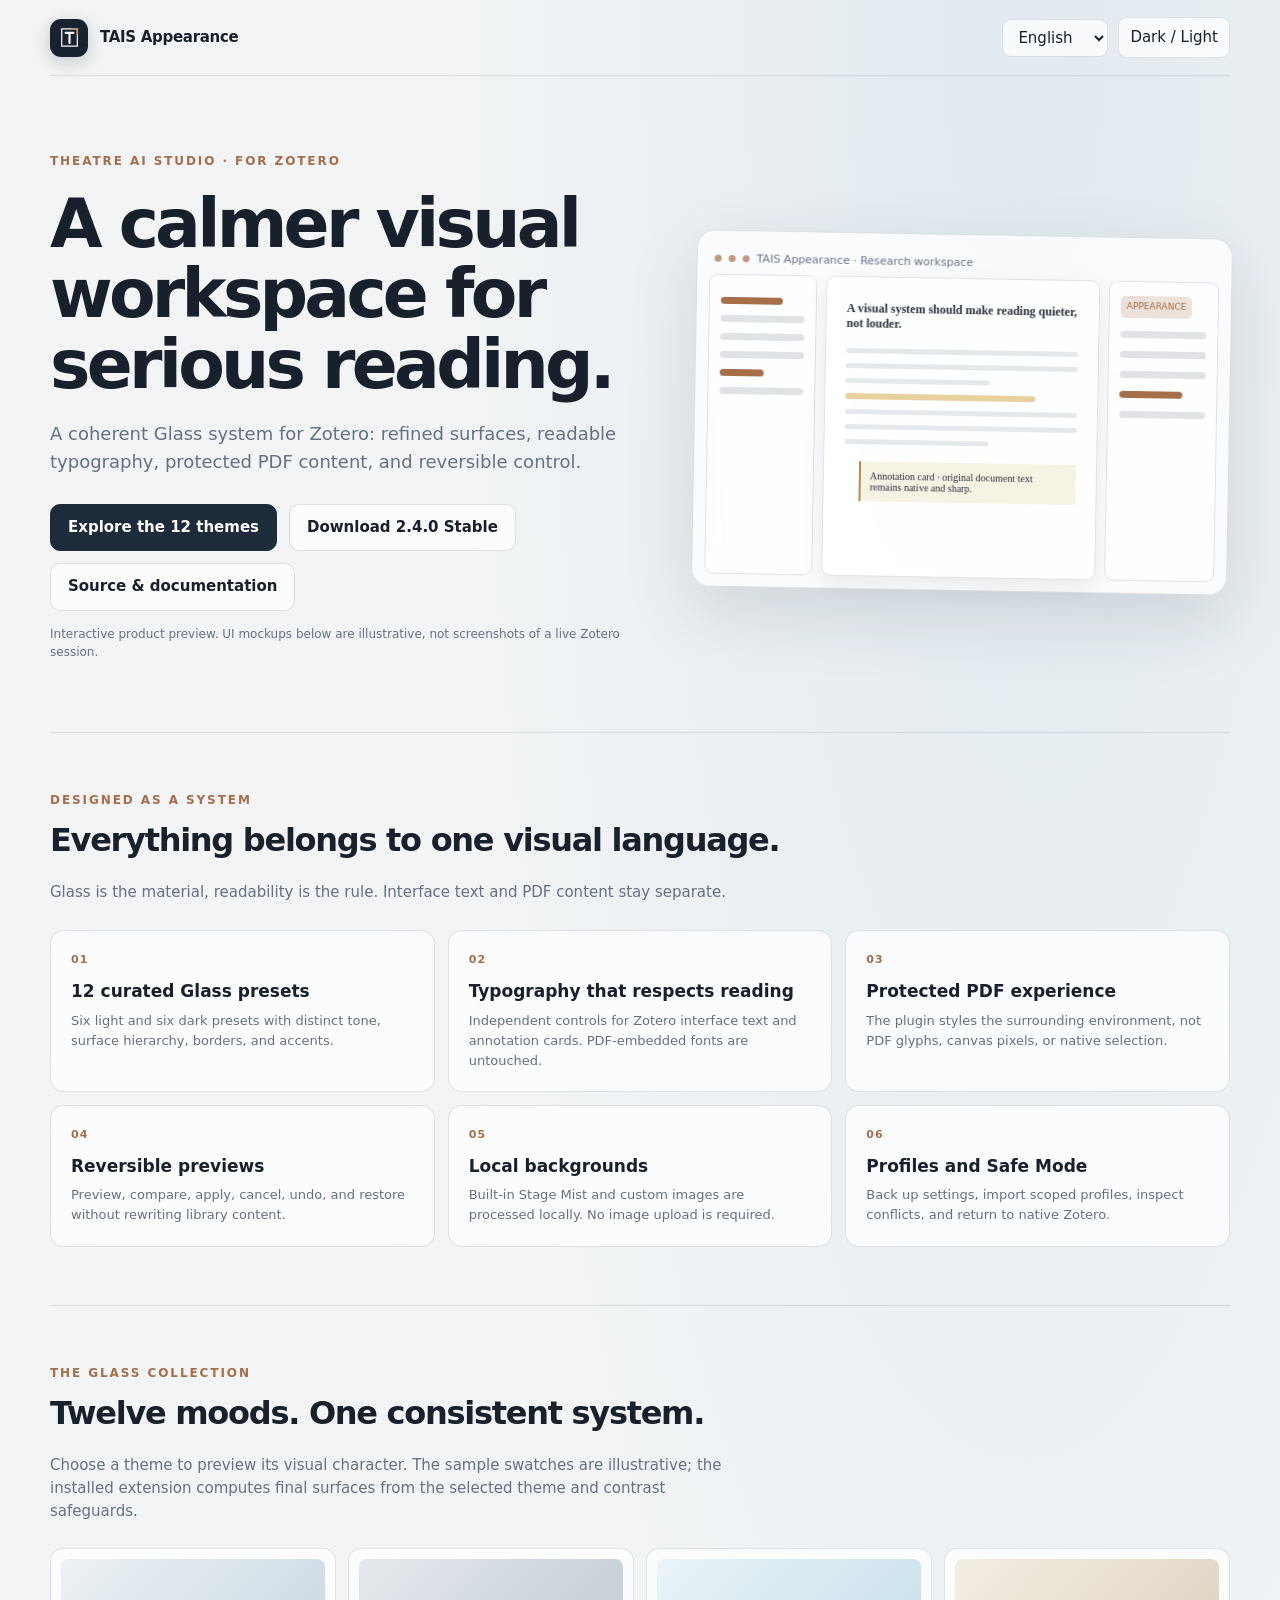
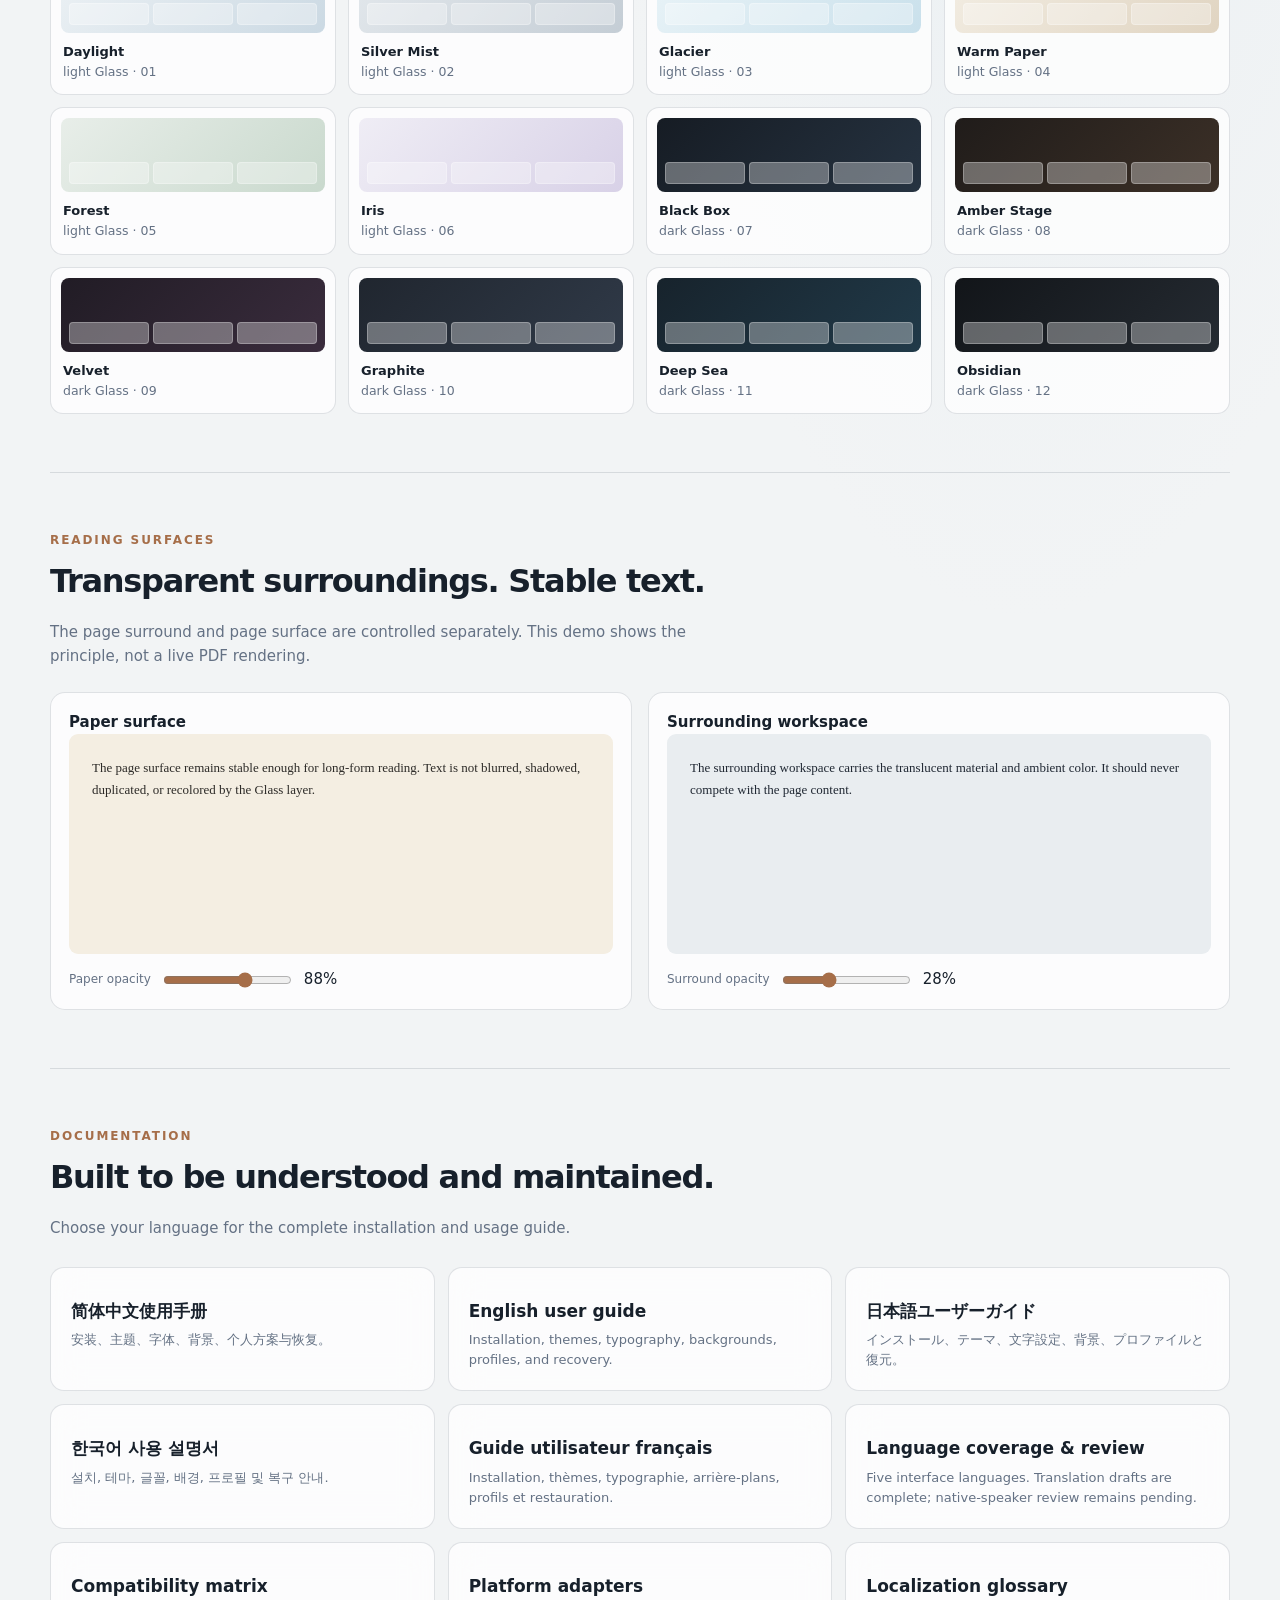
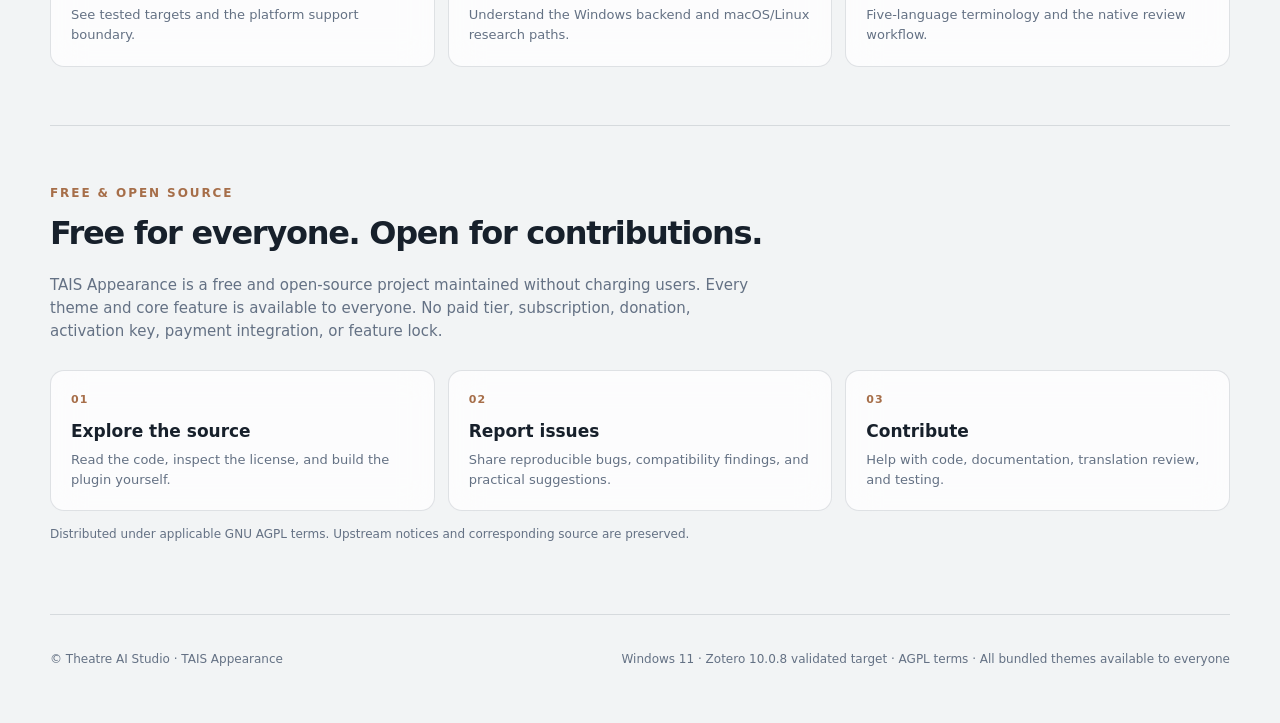
==== commit c226d9c4: "Harden 2.4.0 stable release and platform compatibility" ====
--- a/index.html
+++ b/index.html
@@ -39,7 +39,7 @@
 <body>
 <div class="wrap">
 <nav><a class="brand" href="#"><span class="mark"><svg viewBox="0 0 32 32" fill="none" aria-hidden="true"><path d="M6 5h20v22H6z" stroke="#F3F5F7" stroke-width="1.6"/><path d="M11 10h10M16 10v13" stroke="#F3F5F7" stroke-width="2.8" stroke-linecap="round"/><path d="M20 5l6 0v6" stroke="#C58E66" stroke-width="2.3" stroke-linecap="round"/></svg></span><span>TAIS Appearance</span></a><div class="navright"><select id="lang" aria-label="Language"><option value="en">English</option><option value="zh">简体中文</option><option value="ja">日本語</option><option value="ko">한국어</option><option value="fr">Français</option></select><button class="toggle" id="mode" type="button">Dark / Light</button></div></nav>
-<header class="hero"><div><div class="eyebrow" data-t="eyebrow">THEATRE AI STUDIO · FOR ZOTERO</div><h1 data-t="title">A calmer visual workspace for serious reading.</h1><p class="lead" data-t="lead">A coherent Glass system for Zotero: refined surfaces, readable typography, protected PDF content, and reversible control.</p><div class="actions"><a class="btn primary" href="#themes" data-t="explore">Explore the 12 themes</a><a class="btn" href="https://github.com/LIPO1024/tais-appearance/releases/download/v2.3.2/TAIS_Appearance-2.3.2.xpi" data-t="download">Download Beta 2.3.1</a><a class="btn" href="https://github.com/LIPO1024/tais-appearance" data-t="source">Source & documentation</a></div><p class="note" data-t="note">Interactive product preview. UI mockups below are illustrative, not screenshots of a live Zotero session.</p></div>
+<header class="hero"><div><div class="eyebrow" data-t="eyebrow">THEATRE AI STUDIO · FOR ZOTERO</div><h1 data-t="title">A calmer visual workspace for serious reading.</h1><p class="lead" data-t="lead">A coherent Glass system for Zotero: refined surfaces, readable typography, protected PDF content, and reversible control.</p><div class="actions"><a class="btn primary" href="#themes" data-t="explore">Explore the 12 themes</a><a class="btn" href="https://github.com/LIPO1024/tais-appearance/releases/download/v2.4.0/TAIS_Appearance-2.4.0.xpi" data-t="download">Download 2.4.0 Stable</a><a class="btn" href="https://github.com/LIPO1024/tais-appearance" data-t="source">Source & documentation</a></div><p class="note" data-t="note">Interactive product preview. UI mockups below are illustrative, not screenshots of a live Zotero session.</p></div>
 <div class="window" aria-label="Illustrative Zotero workspace preview"><div class="wtop"><i class="dot"></i><i class="dot"></i><i class="dot"></i><span>TAIS Appearance · Research workspace</span></div><div class="wbody"><aside class="sidebar"><div class="side-line active"></div><div class="side-line"></div><div class="side-line"></div><div class="side-line"></div><div class="side-line active" style="width:52%"></div><div class="side-line"></div></aside><article class="doc"><div class="dochead">A visual system should make reading quieter, not louder.</div><div class="docline"></div><div class="docline"></div><div class="docline short"></div><div class="highlight"></div><div class="docline"></div><div class="docline"></div><div class="docline short"></div><div class="annot">Annotation card · original document text remains native and sharp.</div></article><aside class="meta"><span class="pill">APPEARANCE</span><div class="side-line"></div><div class="side-line"></div><div class="side-line"></div><div class="side-line active"></div><div class="side-line"></div></aside></div></div></header>
 <section id="features"><div class="eyebrow" data-t="featuresEyebrow">DESIGNED AS A SYSTEM</div><h2 data-t="featuresTitle">Everything belongs to one visual language.</h2><p class="sub" data-t="featuresSub">Glass is the material, readability is the rule. Interface text and PDF content stay separate.</p><div class="features">
 <div class="card"><div class="num">01</div><h3 data-t="f1">12 curated Glass presets</h3><p data-t="f1d">Six light and six dark presets with distinct tone, surface hierarchy, borders, and accents.</p></div>
@@ -51,7 +51,7 @@
 </div></section>
 <section id="themes"><div class="eyebrow" data-t="themesEyebrow">THE GLASS COLLECTION</div><h2 data-t="themesTitle">Twelve moods. One consistent system.</h2><p class="sub" data-t="themesSub">Choose a theme to preview its visual character. The sample swatches are illustrative; the installed extension computes final surfaces from the selected theme and contrast safeguards.</p><div class="themegrid" id="themegrid"></div></section>
 <section id="reading"><div class="eyebrow" data-t="readingEyebrow">READING SURFACES</div><h2 data-t="readingTitle">Transparent surroundings. Stable text.</h2><p class="sub" data-t="readingSub">The page surround and page surface are controlled separately. This demo shows the principle, not a live PDF rendering.</p><div class="demo"><div class="demoPanel"><strong data-t="paperLabel">Paper surface</strong><div class="paper" id="paper">The page surface remains stable enough for long-form reading. Text is not blurred, shadowed, duplicated, or recolored by the Glass layer.</div><div class="controls"><label for="paperAlpha" data-t="paperOpacity">Paper opacity</label><input id="paperAlpha" type="range" min="65" max="100" value="88"><output id="paperValue">88%</output></div></div><div class="demoPanel"><strong data-t="surroundLabel">Surrounding workspace</strong><div class="paper darkpaper" id="surround">The surrounding workspace carries the translucent material and ambient color. It should never compete with the page content.</div><div class="controls"><label for="surroundAlpha" data-t="surroundOpacity">Surround opacity</label><input id="surroundAlpha" type="range" min="8" max="65" value="28"><output id="surroundValue">28%</output></div></div></div></section>
-<section id="docs"><div class="eyebrow" data-t="docsEyebrow">DOCUMENTATION</div><h2 data-t="docsTitle">Built to be understood and maintained.</h2><p class="sub">Choose your language for the complete installation and usage guide.</p><div class="features"><a class="card" href="https://github.com/LIPO1024/tais-appearance/blob/main/docs/USER_GUIDE.zh-CN.md"><h3>简体中文使用手册</h3><p>安装、主题、字体、背景、个人方案与恢复。</p></a><a class="card" href="https://github.com/LIPO1024/tais-appearance/blob/main/docs/USER_GUIDE.en-US.md"><h3>English user guide</h3><p>Installation, themes, typography, backgrounds, profiles, and recovery.</p></a><a class="card" href="https://github.com/LIPO1024/tais-appearance/blob/main/docs/USER_GUIDE.ja-JP.md"><h3>日本語ユーザーガイド</h3><p>インストール、テーマ、文字設定、背景、プロファイルと復元。</p></a><a class="card" href="https://github.com/LIPO1024/tais-appearance/blob/main/docs/USER_GUIDE.ko-KR.md"><h3>한국어 사용 설명서</h3><p>설치, 테마, 글꼴, 배경, 프로필 및 복구 안내.</p></a><a class="card" href="https://github.com/LIPO1024/tais-appearance/blob/main/docs/USER_GUIDE.fr-FR.md"><h3>Guide utilisateur français</h3><p>Installation, thèmes, typographie, arrière-plans, profils et restauration.</p></a><a class="card" href="https://github.com/LIPO1024/tais-appearance/blob/main/docs/I18N-STATUS.md"><h3>Language coverage & review</h3><p>Five interface languages. Translation drafts are complete; native-speaker review remains pending.</p></a></div></section>
+<section id="docs"><div class="eyebrow" data-t="docsEyebrow">DOCUMENTATION</div><h2 data-t="docsTitle">Built to be understood and maintained.</h2><p class="sub">Choose your language for the complete installation and usage guide.</p><div class="features"><a class="card" href="https://github.com/LIPO1024/tais-appearance/blob/main/docs/USER_GUIDE.zh-CN.md"><h3>简体中文使用手册</h3><p>安装、主题、字体、背景、个人方案与恢复。</p></a><a class="card" href="https://github.com/LIPO1024/tais-appearance/blob/main/docs/USER_GUIDE.en-US.md"><h3>English user guide</h3><p>Installation, themes, typography, backgrounds, profiles, and recovery.</p></a><a class="card" href="https://github.com/LIPO1024/tais-appearance/blob/main/docs/USER_GUIDE.ja-JP.md"><h3>日本語ユーザーガイド</h3><p>インストール、テーマ、文字設定、背景、プロファイルと復元。</p></a><a class="card" href="https://github.com/LIPO1024/tais-appearance/blob/main/docs/USER_GUIDE.ko-KR.md"><h3>한국어 사용 설명서</h3><p>설치, 테마, 글꼴, 배경, 프로필 및 복구 안내.</p></a><a class="card" href="https://github.com/LIPO1024/tais-appearance/blob/main/docs/USER_GUIDE.fr-FR.md"><h3>Guide utilisateur français</h3><p>Installation, thèmes, typographie, arrière-plans, profils et restauration.</p></a><a class="card" href="https://github.com/LIPO1024/tais-appearance/blob/main/docs/I18N-STATUS.md"><h3>Language coverage & review</h3><p>Five interface languages. Translation drafts are complete; native-speaker review remains pending.</p></a><a class="card" href="https://github.com/LIPO1024/tais-appearance/blob/main/docs/COMPATIBILITY.md"><h3>Compatibility matrix</h3><p>See tested targets and the platform support boundary.</p></a><a class="card" href="https://github.com/LIPO1024/tais-appearance/blob/main/docs/PLATFORM-ADAPTER-ARCHITECTURE.md"><h3>Platform adapters</h3><p>Understand the Windows backend and macOS/Linux research paths.</p></a><a class="card" href="https://github.com/LIPO1024/tais-appearance/blob/main/docs/LOCALIZATION-GLOSSARY.md"><h3>Localization glossary</h3><p>Five-language terminology and the native review workflow.</p></a></div></section>
 <section id="opensource"><div class="eyebrow" data-t="openEyebrow">FREE & OPEN SOURCE</div><h2 data-t="openTitle">Free for everyone. Open for contributions.</h2><p class="sub" data-t="openSub">TAIS Appearance is a free and open-source project maintained without charging users. Every theme and core feature is available to everyone. No paid tier, subscription, donation, activation key, payment integration, or feature lock.</p><div class="features"><a class="card" href="https://github.com/LIPO1024/tais-appearance"><div class="num">01</div><h3 data-t="openCode">Explore the source</h3><p data-t="openCodeD">Read the code, inspect the license, and build the plugin yourself.</p></a><a class="card" href="https://github.com/LIPO1024/tais-appearance/issues"><div class="num">02</div><h3 data-t="openIssues">Report issues</h3><p data-t="openIssuesD">Share reproducible bugs, compatibility findings, and practical suggestions.</p></a><a class="card" href="https://github.com/LIPO1024/tais-appearance/blob/main/CONTRIBUTING.md"><div class="num">03</div><h3 data-t="openContribute">Contribute</h3><p data-t="openContributeD">Help with code, documentation, translation review, and testing.</p></a></div><p class="note" data-t="openLicense">Distributed under applicable GNU AGPL terms. Upstream notices and corresponding source are preserved.</p></section>
 <footer><span>© Theatre AI Studio · TAIS Appearance</span><span data-t="footer">Windows 11 · Zotero 10.0.8 validated target · AGPL terms · All bundled themes available to everyone</span></footer>
 </div>
@@ -61,7 +61,7 @@
 const grid=document.getElementById('themegrid');themes.forEach((t,i)=>{const b=document.createElement('button');b.className='theme';b.type='button';b.innerHTML='<div class="swatch" style="background:linear-gradient(135deg,'+t[2]+','+t[3]+')"><span></span><span></span><span></span></div><strong>'+t[0]+'</strong><small>'+t[1]+' Glass · '+String(i+1).padStart(2,'0')+'</small>';b.addEventListener('click',()=>{document.body.classList.toggle('dark',t[1]==='dark');document.querySelectorAll('.theme').forEach(x=>x.style.outline='none');b.style.outline='2px solid var(--accent)';});grid.appendChild(b);});
 document.getElementById('mode').addEventListener('click',()=>document.body.classList.toggle('dark'));
 for(const [id,out] of [['paperAlpha','paperValue'],['surroundAlpha','surroundValue']])document.getElementById(id).addEventListener('input',e=>{document.getElementById(out).textContent=e.target.value+'%';if(id==='paperAlpha')document.getElementById('paper').style.opacity=Number(e.target.value)/100;else document.getElementById('surround').style.opacity=Number(e.target.value)/100;});
-const copy={"en":{"eyebrow":"THEATRE AI STUDIO · FOR ZOTERO","title":"A calmer visual workspace for serious reading.","lead":"A coherent Glass system for Zotero: refined surfaces, readable typography, protected PDF content, and reversible control.","explore":"Explore the 12 themes","source":"Source & documentation","note":"Interactive product preview. UI mockups below are illustrative, not screenshots of a live Zotero session.","featuresEyebrow":"DESIGNED AS A SYSTEM","featuresTitle":"Everything belongs to one visual language.","featuresSub":"Glass is the material, readability is the rule. Interface text and PDF content stay separate.","f1":"12 curated Glass presets","f1d":"Six light and six dark presets with distinct tone, surface hierarchy, borders, and accents.","f2":"Typography that respects reading","f2d":"Independent controls for Zotero interface text and annotation cards. PDF-embedded fonts are untouched.","f3":"Protected PDF experience","f3d":"The plugin styles the surrounding environment, not PDF glyphs, canvas pixels, or native selection.","f4":"Reversible previews","f4d":"Preview, compare, apply, cancel, undo, and restore without rewriting library content.","f5":"Local backgrounds","f5d":"Built-in Stage Mist and custom images are processed locally. No image upload is required.","f6":"Profiles and Safe Mode","f6d":"Back up settings, import scoped profiles, inspect conflicts, and return to native Zotero.","themesEyebrow":"THE GLASS COLLECTION","themesTitle":"Twelve moods. One consistent system.","themesSub":"Choose a theme to preview its visual character. The sample swatches are illustrative; the installed extension computes final surfaces from the selected theme and contrast safeguards.","readingEyebrow":"READING SURFACES","readingTitle":"Transparent surroundings. Stable text.","readingSub":"The page surround and page surface are controlled separately. This demo shows the principle, not a live PDF rendering.","paperLabel":"Paper surface","paperOpacity":"Paper opacity","surroundLabel":"Surrounding workspace","surroundOpacity":"Surround opacity","docsEyebrow":"DOCUMENTATION","docsTitle":"Built to be understood and maintained.","guide":"User guide · English","guideD":"Installation, themes, typography, backgrounds, profiles, and recovery.","zh":"Simplified Chinese guide","zhD":"Installation, settings, privacy, license, and compatibility.","i18n":"Language coverage","i18nD":"Five interface languages. Machine translation draft; native review is still required.","footer":"Windows 11 · Zotero 10.0.8 validated target · AGPL terms · All bundled themes available to everyone","download":"Download Beta 2.3.1"},"zh":{"eyebrow":"THEATRE AI STUDIO · ZOTERO 外观扩展","title":"让严肃阅读拥有更安静的视觉工作空间。","lead":"为 Zotero 提供统一的 Glass 系统：克制的材质、清晰的文字、受保护的 PDF 内容，以及可撤销的控制。","explore":"查看12套主题","source":"源码与文档","note":"交互式产品预览。下方界面为示意模型，并非实时 Zotero 截图。","featuresEyebrow":"系统化设计","featuresTitle":"所有界面共享同一种视觉语言。","featuresSub":"Glass 是材质，可读性是规则。界面文字与 PDF 内容严格分离。","f1":"12套精选 Glass 模板","f1d":"六套浅色、六套深色，具有不同色调、材质层级、边界与强调色。","f2":"尊重阅读的字体控制","f2d":"Zotero界面文字与批注卡片独立控制，不替换PDF内嵌字体。","f3":"保护PDF阅读","f3d":"插件只处理阅读环境，不修改PDF字形、画布像素或原生选择。","f4":"可逆预览","f4d":"预览、比较、应用、取消、撤销与恢复，不改写文献库内容。","f5":"本地背景","f5d":"内置舞台雾光与自定义图片均在本地处理，不需要上传图片。","f6":"方案与安全模式","f6d":"备份设置、导入指定范围方案、检查冲突并恢复Zotero原生外观。","themesEyebrow":"GLASS 主题系列","themesTitle":"十二种气质，一套统一系统。","themesSub":"选择主题查看视觉特征。色板为示意，插件会根据主题与对比度保护计算最终材质。","readingEyebrow":"阅读表面","readingTitle":"外围透明，文字稳定。","readingSub":"页面外围与纸面分别控制。此处展示设计原理，不是真实PDF渲染。","paperLabel":"纸面","paperOpacity":"纸面不透明度","surroundLabel":"外围工作区","surroundOpacity":"外围不透明度","docsEyebrow":"产品文档","docsTitle":"为理解与长期维护而设计。","guide":"使用手册 · 英文","guideD":"安装、主题、字体、背景、方案与恢复。","zh":"简体中文手册","zhD":"安装、设置、隐私、许可与兼容性。","i18n":"语言覆盖","i18nD":"支持五种界面语言。当前为机器翻译初稿，仍需母语审校。","footer":"Windows 11 · 已验证 Zotero 10.0.8 · AGPL许可 · 所有内置主题向所有用户开放","download":"下载 Beta 2.3.1"},"ja":{"eyebrow":"シアターAIスタジオ・フォーゾテロ","title":"真剣な読書のための、落ち着いたビジュアルなワークスペース。","lead":"Zotero 用の一貫した Glass システム: 洗練された表面、読みやすいタイポグラフィ、保護された PDF コンテンツ、および可逆制御。","explore":"12 のテーマを探索する","source":"ソースとドキュメント","note":"インタラクティブな製品プレビュー。以下の UI モックアップは説明用であり、Zotero のライブ セッションのスクリーンショットではありません。","featuresEyebrow":"システムとして設計","featuresTitle":"すべては 1 つの視覚言語に属します。","featuresSub":"ガラスが素材であり、読みやすさが原則です。インターフェイスのテキストと PDF コンテンツは分離されたままになります。","f1":"12 個の厳選された Glass プリセット","f1d":"明確なトーン、表面階層、境界線、アクセントを備えた 6 つの明るいプリセットと 6 つの暗いプリセット。","f2":"読書を尊重したタイポグラフィー","f2d":"Zotero インターフェースのテキストと注釈カードの独立したコントロール。 PDF に埋め込まれたフォントは変更されません。","f3":"保護された PDF エクスペリエンス","f3d":"このプラグインは、PDF グリフ、キャンバス ピクセル、ネイティブ選択ではなく、周囲の環境をスタイルします。","f4":"可逆プレビュー","f4d":"ライブラリのコンテンツを書き換えることなく、プレビュー、比較、適用、キャンセル、元に戻し、復元できます。","f5":"地元の背景","f5d":"内蔵の Stage Mist とカスタム イメージはローカルで処理されます。画像のアップロードは必要ありません。","f6":"プロファイルとセーフモード","f6d":"設定をバックアップし、スコープ付きプロファイルをインポートし、競合を検査して、ネイティブ Zotero に戻ります。","themesEyebrow":"ガラスコレクション","themesTitle":"12 の気分。一貫した 1 つのシステム。","themesSub":"テーマを選択して、その視覚的な特徴をプレビューします。サンプル見本は説明用です。インストールされた拡張機能は、選択したテーマとコントラスト保護手段から最終的なサーフェスを計算します。","readingEyebrow":"読書面","readingTitle":"透明感のある周囲。安定のテキスト。","readingSub":"ページの周囲とページの表面は個別に制御されます。このデモは原理を示すものであり、ライブ PDF レンダリングではありません。","paperLabel":"紙面","paperOpacity":"紙の不透明度","surroundLabel":"周囲のワークスペース","surroundOpacity":"周囲の不透明度","docsEyebrow":"文書化","docsTitle":"理解して維持できるように構築されています。","guide":"ユーザーガイド・英語","guideD":"インスタレーション、テーマ、タイポグラフィ、背景、プロフィール、リカバリ。","zh":"簡体字中国語ガイド","zhD":"インストール、設定、プライバシー、ライセンス、互換性。","i18n":"対応言語","i18nD":"5 つのインターフェース言語。機械翻訳の草稿。ネイティブレビューは依然として必要です。","footer":"Windows 11 · Zotero 10.0.8 検証済みターゲット · AGPL 条件 · バンドルされているすべてのテーマを誰でも利用可能","download":"ベータ版 2.3.1 をダウンロード"},"ko":{"eyebrow":"THEATER AI STUDIO · FOR ZOTERO","title":"진지한 독서를 위한 차분한 시각적 작업 공간.","lead":"Zotero를 위한 일관된 Glass 시스템: 세련된 표면, 읽을 수 있는 타이포그래피, 보호된 PDF 콘텐츠 및 되돌릴 수 있는 제어.","explore":"12가지 테마 살펴보기","source":"소스 및 문서","note":"대화형 제품 미리보기. 아래 UI 모형은 설명을 위한 것이며 라이브 Zotero 세션의 스크린샷이 아닙니다.","featuresEyebrow":"시스템으로 설계","featuresTitle":"모든 것은 하나의 시각적 언어에 속합니다.","featuresSub":"유리가 재료이고 가독성이 원칙입니다. 인터페이스 텍스트와 PDF 콘텐츠는 별도로 유지됩니다.","f1":"선별된 Glass 사전 설정 12개","f1d":"뚜렷한 톤, 표면 계층 구조, 테두리 및 액센트를 갖춘 6개의 밝은 사전 설정과 6개의 어두운 사전 설정.","f2":"독서를 존중하는 타이포그래피","f2d":"Zotero 인터페이스 텍스트 및 주석 카드를 독립적으로 제어합니다. PDF에 포함된 글꼴은 그대로 유지됩니다.","f3":"보호된 PDF 환경","f3d":"플러그인은 PDF 글리프, 캔버스 픽셀 또는 기본 선택이 아닌 주변 환경의 스타일을 지정합니다.","f4":"되돌릴 수 있는 미리보기","f4d":"라이브러리 콘텐츠를 다시 작성하지 않고도 미리보기, 비교, 적용, 취소, 실행 취소 및 복원이 가능합니다.","f5":"지역적 배경","f5d":"내장된 스테이지 미스트와 사용자 정의 이미지는 로컬에서 처리됩니다. 이미지 업로드가 필요하지 않습니다.","f6":"프로필 및 안전 모드","f6d":"설정을 백업하고, 범위가 지정된 프로필을 가져오고, 충돌을 검사하고, 기본 Zotero로 돌아갑니다.","themesEyebrow":"유리 컬렉션","themesTitle":"12가지 기분. 하나의 일관된 시스템.","themesSub":"테마의 시각적 특성을 미리 보려면 테마를 선택하세요. 샘플 견본은 예시용입니다. 설치된 확장 프로그램은 선택한 테마 및 대비 보호 장치에서 최종 표면을 계산합니다.","readingEyebrow":"독서 표면","readingTitle":"투명한 주변 환경. 안정적인 텍스트.","readingSub":"페이지 둘러싸기와 페이지 표면은 별도로 제어됩니다. 이 데모는 라이브 PDF 렌더링이 아닌 원리를 보여줍니다.","paperLabel":"종이 표면","paperOpacity":"종이 불투명도","surroundLabel":"주변 작업 공간","surroundOpacity":"서라운드 불투명도","docsEyebrow":"문서화","docsTitle":"이해하고 유지 관리할 수 있도록 제작되었습니다.","guide":"사용자 가이드 · 영어","guideD":"설치, 테마, 타이포그래피, 배경, 프로필 및 복구.","zh":"중국어 간체 가이드","zhD":"설치, 설정, 개인 정보 보호, 라이센스 및 호환성.","i18n":"언어 적용 범위","i18nD":"5가지 인터페이스 언어. 기계번역 초안; 네이티브 리뷰는 여전히 필요합니다.","footer":"Windows 11 · Zotero 10.0.8 검증 대상 · AGPL 약관 · 모든 사람이 사용할 수 있는 모든 번들 테마","download":"베타 2.3.1 다운로드"},"fr":{"eyebrow":"STUDIO D'IA DE THÉÂTRE · POUR ZOTERO","title":"Un espace de travail visuel plus calme pour une lecture sérieuse.","lead":"Un système Glass cohérent pour Zotero : surfaces épurées, typographie lisible, contenu PDF protégé et contrôle réversible.","explore":"Explorez les 12 thèmes","source":"Sources et documentation","note":"Aperçu interactif du produit. Les maquettes d'interface utilisateur ci-dessous sont des illustrations et non des captures d'écran d'une session Zotero en direct.","featuresEyebrow":"CONÇU COMME UN SYSTÈME","featuresTitle":"Tout appartient à un seul langage visuel.","featuresSub":"Le verre est le matériau, la lisibilité est la règle. Le texte de l'interface et le contenu PDF restent séparés.","f1":"12 préréglages de verre sélectionnés","f1d":"Six préréglages clairs et six sombres avec des tons, une hiérarchie de surface, des bordures et des accents distincts.","f2":"Une typographie qui respecte la lecture","f2d":"Contrôles indépendants pour le texte et les cartes d'annotation de l'interface Zotero. Les polices intégrées au PDF sont intactes.","f3":"Expérience PDF protégée","f3d":"Le plugin stylise l'environnement environnant, pas les glyphes PDF, les pixels du canevas ou la sélection native.","f4":"Aperçus réversibles","f4d":"Prévisualisez, comparez, appliquez, annulez, annulez et restaurez sans réécrire le contenu de la bibliothèque.","f5":"Origines locales","f5d":"La brume de scène intégrée et les images personnalisées sont traitées localement. Aucun téléchargement d’image n’est requis.","f6":"Profils et mode sans échec","f6d":"Sauvegardez les paramètres, importez des profils étendus, inspectez les conflits et revenez à Zotero natif.","themesEyebrow":"LA COLLECTION DE VERRE","themesTitle":"Douze ambiances. Un système cohérent.","themesSub":"Choisissez un thème pour prévisualiser son caractère visuel. Les échantillons sont illustratifs ; l'extension installée calcule les surfaces finales à partir du thème sélectionné et des sauvegardes de contraste.","readingEyebrow":"SURFACES DE LECTURE","readingTitle":"Un environnement transparent. Texte stable.","readingSub":"Le contour de la page et la surface de la page sont contrôlés séparément. Cette démo montre le principe, pas un rendu PDF en direct.","paperLabel":"Surface du papier","paperOpacity":"Opacité du papier","surroundLabel":"Espace de travail environnant","surroundOpacity":"Opacité périphérique","docsEyebrow":"DOCUMENTATION","docsTitle":"Construit pour être compris et entretenu.","guide":"Guide de l'utilisateur · Anglais","guideD":"Installation, thèmes, typographie, arrière-plans, profils et récupération.","zh":"Guide chinois simplifié","zhD":"Installation, paramètres, confidentialité, licence et compatibilité.","i18n":"Couverture linguistique","i18nD":"Cinq langues d'interface. Projet de traduction automatique ; un examen natif est toujours requis.","footer":"Windows 11 · Cible validée Zotero 10.0.8 · Conditions AGPL · Tous les thèmes groupés accessibles à tous","download":"Télécharger la bêta 2.3.1"}};
+const copy={"en":{"eyebrow":"THEATRE AI STUDIO · FOR ZOTERO","title":"A calmer visual workspace for serious reading.","lead":"A coherent Glass system for Zotero: refined surfaces, readable typography, protected PDF content, and reversible control.","explore":"Explore the 12 themes","source":"Source & documentation","note":"Interactive product preview. UI mockups below are illustrative, not screenshots of a live Zotero session.","featuresEyebrow":"DESIGNED AS A SYSTEM","featuresTitle":"Everything belongs to one visual language.","featuresSub":"Glass is the material, readability is the rule. Interface text and PDF content stay separate.","f1":"12 curated Glass presets","f1d":"Six light and six dark presets with distinct tone, surface hierarchy, borders, and accents.","f2":"Typography that respects reading","f2d":"Independent controls for Zotero interface text and annotation cards. PDF-embedded fonts are untouched.","f3":"Protected PDF experience","f3d":"The plugin styles the surrounding environment, not PDF glyphs, canvas pixels, or native selection.","f4":"Reversible previews","f4d":"Preview, compare, apply, cancel, undo, and restore without rewriting library content.","f5":"Local backgrounds","f5d":"Built-in Stage Mist and custom images are processed locally. No image upload is required.","f6":"Profiles and Safe Mode","f6d":"Back up settings, import scoped profiles, inspect conflicts, and return to native Zotero.","themesEyebrow":"THE GLASS COLLECTION","themesTitle":"Twelve moods. One consistent system.","themesSub":"Choose a theme to preview its visual character. The sample swatches are illustrative; the installed extension computes final surfaces from the selected theme and contrast safeguards.","readingEyebrow":"READING SURFACES","readingTitle":"Transparent surroundings. Stable text.","readingSub":"The page surround and page surface are controlled separately. This demo shows the principle, not a live PDF rendering.","paperLabel":"Paper surface","paperOpacity":"Paper opacity","surroundLabel":"Surrounding workspace","surroundOpacity":"Surround opacity","docsEyebrow":"DOCUMENTATION","docsTitle":"Built to be understood and maintained.","guide":"User guide · English","guideD":"Installation, themes, typography, backgrounds, profiles, and recovery.","zh":"Simplified Chinese guide","zhD":"Installation, settings, privacy, license, and compatibility.","i18n":"Language coverage","i18nD":"Five interface languages. Machine translation draft; native review is still required.","footer":"Windows 11 · Zotero 10.0.8 validated target · AGPL terms · All bundled themes available to everyone","download":"Download 2.4.0 Stable"},"zh":{"eyebrow":"THEATRE AI STUDIO · ZOTERO 外观扩展","title":"让严肃阅读拥有更安静的视觉工作空间。","lead":"为 Zotero 提供统一的 Glass 系统：克制的材质、清晰的文字、受保护的 PDF 内容，以及可撤销的控制。","explore":"查看12套主题","source":"源码与文档","note":"交互式产品预览。下方界面为示意模型，并非实时 Zotero 截图。","featuresEyebrow":"系统化设计","featuresTitle":"所有界面共享同一种视觉语言。","featuresSub":"Glass 是材质，可读性是规则。界面文字与 PDF 内容严格分离。","f1":"12套精选 Glass 模板","f1d":"六套浅色、六套深色，具有不同色调、材质层级、边界与强调色。","f2":"尊重阅读的字体控制","f2d":"Zotero界面文字与批注卡片独立控制，不替换PDF内嵌字体。","f3":"保护PDF阅读","f3d":"插件只处理阅读环境，不修改PDF字形、画布像素或原生选择。","f4":"可逆预览","f4d":"预览、比较、应用、取消、撤销与恢复，不改写文献库内容。","f5":"本地背景","f5d":"内置舞台雾光与自定义图片均在本地处理，不需要上传图片。","f6":"方案与安全模式","f6d":"备份设置、导入指定范围方案、检查冲突并恢复Zotero原生外观。","themesEyebrow":"GLASS 主题系列","themesTitle":"十二种气质，一套统一系统。","themesSub":"选择主题查看视觉特征。色板为示意，插件会根据主题与对比度保护计算最终材质。","readingEyebrow":"阅读表面","readingTitle":"外围透明，文字稳定。","readingSub":"页面外围与纸面分别控制。此处展示设计原理，不是真实PDF渲染。","paperLabel":"纸面","paperOpacity":"纸面不透明度","surroundLabel":"外围工作区","surroundOpacity":"外围不透明度","docsEyebrow":"产品文档","docsTitle":"为理解与长期维护而设计。","guide":"使用手册 · 英文","guideD":"安装、主题、字体、背景、方案与恢复。","zh":"简体中文手册","zhD":"安装、设置、隐私、许可与兼容性。","i18n":"语言覆盖","i18nD":"支持五种界面语言。当前为机器翻译初稿，仍需母语审校。","footer":"Windows 11 · 已验证 Zotero 10.0.8 · AGPL许可 · 所有内置主题向所有用户开放","download":"下载 2.4.0 Stable"},"ja":{"eyebrow":"シアターAIスタジオ・フォーゾテロ","title":"真剣な読書のための、落ち着いたビジュアルなワークスペース。","lead":"Zotero 用の一貫した Glass システム: 洗練された表面、読みやすいタイポグラフィ、保護された PDF コンテンツ、および可逆制御。","explore":"12 のテーマを探索する","source":"ソースとドキュメント","note":"インタラクティブな製品プレビュー。以下の UI モックアップは説明用であり、Zotero のライブ セッションのスクリーンショットではありません。","featuresEyebrow":"システムとして設計","featuresTitle":"すべては 1 つの視覚言語に属します。","featuresSub":"ガラスが素材であり、読みやすさが原則です。インターフェイスのテキストと PDF コンテンツは分離されたままになります。","f1":"12 個の厳選された Glass プリセット","f1d":"明確なトーン、表面階層、境界線、アクセントを備えた 6 つの明るいプリセットと 6 つの暗いプリセット。","f2":"読書を尊重したタイポグラフィー","f2d":"Zotero インターフェースのテキストと注釈カードの独立したコントロール。 PDF に埋め込まれたフォントは変更されません。","f3":"保護された PDF エクスペリエンス","f3d":"このプラグインは、PDF グリフ、キャンバス ピクセル、ネイティブ選択ではなく、周囲の環境をスタイルします。","f4":"可逆プレビュー","f4d":"ライブラリのコンテンツを書き換えることなく、プレビュー、比較、適用、キャンセル、元に戻し、復元できます。","f5":"地元の背景","f5d":"内蔵の Stage Mist とカスタム イメージはローカルで処理されます。画像のアップロードは必要ありません。","f6":"プロファイルとセーフモード","f6d":"設定をバックアップし、スコープ付きプロファイルをインポートし、競合を検査して、ネイティブ Zotero に戻ります。","themesEyebrow":"ガラスコレクション","themesTitle":"12 の気分。一貫した 1 つのシステム。","themesSub":"テーマを選択して、その視覚的な特徴をプレビューします。サンプル見本は説明用です。インストールされた拡張機能は、選択したテーマとコントラスト保護手段から最終的なサーフェスを計算します。","readingEyebrow":"読書面","readingTitle":"透明感のある周囲。安定のテキスト。","readingSub":"ページの周囲とページの表面は個別に制御されます。このデモは原理を示すものであり、ライブ PDF レンダリングではありません。","paperLabel":"紙面","paperOpacity":"紙の不透明度","surroundLabel":"周囲のワークスペース","surroundOpacity":"周囲の不透明度","docsEyebrow":"文書化","docsTitle":"理解して維持できるように構築されています。","guide":"ユーザーガイド・英語","guideD":"インスタレーション、テーマ、タイポグラフィ、背景、プロフィール、リカバリ。","zh":"簡体字中国語ガイド","zhD":"インストール、設定、プライバシー、ライセンス、互換性。","i18n":"対応言語","i18nD":"5 つのインターフェース言語。機械翻訳の草稿。ネイティブレビューは依然として必要です。","footer":"Windows 11 · Zotero 10.0.8 検証済みターゲット · AGPL 条件 · バンドルされているすべてのテーマを誰でも利用可能","download":"2.4.0 Stable をダウンロード"},"ko":{"eyebrow":"THEATER AI STUDIO · FOR ZOTERO","title":"진지한 독서를 위한 차분한 시각적 작업 공간.","lead":"Zotero를 위한 일관된 Glass 시스템: 세련된 표면, 읽을 수 있는 타이포그래피, 보호된 PDF 콘텐츠 및 되돌릴 수 있는 제어.","explore":"12가지 테마 살펴보기","source":"소스 및 문서","note":"대화형 제품 미리보기. 아래 UI 모형은 설명을 위한 것이며 라이브 Zotero 세션의 스크린샷이 아닙니다.","featuresEyebrow":"시스템으로 설계","featuresTitle":"모든 것은 하나의 시각적 언어에 속합니다.","featuresSub":"유리가 재료이고 가독성이 원칙입니다. 인터페이스 텍스트와 PDF 콘텐츠는 별도로 유지됩니다.","f1":"선별된 Glass 사전 설정 12개","f1d":"뚜렷한 톤, 표면 계층 구조, 테두리 및 액센트를 갖춘 6개의 밝은 사전 설정과 6개의 어두운 사전 설정.","f2":"독서를 존중하는 타이포그래피","f2d":"Zotero 인터페이스 텍스트 및 주석 카드를 독립적으로 제어합니다. PDF에 포함된 글꼴은 그대로 유지됩니다.","f3":"보호된 PDF 환경","f3d":"플러그인은 PDF 글리프, 캔버스 픽셀 또는 기본 선택이 아닌 주변 환경의 스타일을 지정합니다.","f4":"되돌릴 수 있는 미리보기","f4d":"라이브러리 콘텐츠를 다시 작성하지 않고도 미리보기, 비교, 적용, 취소, 실행 취소 및 복원이 가능합니다.","f5":"지역적 배경","f5d":"내장된 스테이지 미스트와 사용자 정의 이미지는 로컬에서 처리됩니다. 이미지 업로드가 필요하지 않습니다.","f6":"프로필 및 안전 모드","f6d":"설정을 백업하고, 범위가 지정된 프로필을 가져오고, 충돌을 검사하고, 기본 Zotero로 돌아갑니다.","themesEyebrow":"유리 컬렉션","themesTitle":"12가지 기분. 하나의 일관된 시스템.","themesSub":"테마의 시각적 특성을 미리 보려면 테마를 선택하세요. 샘플 견본은 예시용입니다. 설치된 확장 프로그램은 선택한 테마 및 대비 보호 장치에서 최종 표면을 계산합니다.","readingEyebrow":"독서 표면","readingTitle":"투명한 주변 환경. 안정적인 텍스트.","readingSub":"페이지 둘러싸기와 페이지 표면은 별도로 제어됩니다. 이 데모는 라이브 PDF 렌더링이 아닌 원리를 보여줍니다.","paperLabel":"종이 표면","paperOpacity":"종이 불투명도","surroundLabel":"주변 작업 공간","surroundOpacity":"서라운드 불투명도","docsEyebrow":"문서화","docsTitle":"이해하고 유지 관리할 수 있도록 제작되었습니다.","guide":"사용자 가이드 · 영어","guideD":"설치, 테마, 타이포그래피, 배경, 프로필 및 복구.","zh":"중국어 간체 가이드","zhD":"설치, 설정, 개인 정보 보호, 라이센스 및 호환성.","i18n":"언어 적용 범위","i18nD":"5가지 인터페이스 언어. 기계번역 초안; 네이티브 리뷰는 여전히 필요합니다.","footer":"Windows 11 · Zotero 10.0.8 검증 대상 · AGPL 약관 · 모든 사람이 사용할 수 있는 모든 번들 테마","download":"2.4.0 Stable 다운로드"},"fr":{"eyebrow":"STUDIO D'IA DE THÉÂTRE · POUR ZOTERO","title":"Un espace de travail visuel plus calme pour une lecture sérieuse.","lead":"Un système Glass cohérent pour Zotero : surfaces épurées, typographie lisible, contenu PDF protégé et contrôle réversible.","explore":"Explorez les 12 thèmes","source":"Sources et documentation","note":"Aperçu interactif du produit. Les maquettes d'interface utilisateur ci-dessous sont des illustrations et non des captures d'écran d'une session Zotero en direct.","featuresEyebrow":"CONÇU COMME UN SYSTÈME","featuresTitle":"Tout appartient à un seul langage visuel.","featuresSub":"Le verre est le matériau, la lisibilité est la règle. Le texte de l'interface et le contenu PDF restent séparés.","f1":"12 préréglages de verre sélectionnés","f1d":"Six préréglages clairs et six sombres avec des tons, une hiérarchie de surface, des bordures et des accents distincts.","f2":"Une typographie qui respecte la lecture","f2d":"Contrôles indépendants pour le texte et les cartes d'annotation de l'interface Zotero. Les polices intégrées au PDF sont intactes.","f3":"Expérience PDF protégée","f3d":"Le plugin stylise l'environnement environnant, pas les glyphes PDF, les pixels du canevas ou la sélection native.","f4":"Aperçus réversibles","f4d":"Prévisualisez, comparez, appliquez, annulez, annulez et restaurez sans réécrire le contenu de la bibliothèque.","f5":"Origines locales","f5d":"La brume de scène intégrée et les images personnalisées sont traitées localement. Aucun téléchargement d’image n’est requis.","f6":"Profils et mode sans échec","f6d":"Sauvegardez les paramètres, importez des profils étendus, inspectez les conflits et revenez à Zotero natif.","themesEyebrow":"LA COLLECTION DE VERRE","themesTitle":"Douze ambiances. Un système cohérent.","themesSub":"Choisissez un thème pour prévisualiser son caractère visuel. Les échantillons sont illustratifs ; l'extension installée calcule les surfaces finales à partir du thème sélectionné et des sauvegardes de contraste.","readingEyebrow":"SURFACES DE LECTURE","readingTitle":"Un environnement transparent. Texte stable.","readingSub":"Le contour de la page et la surface de la page sont contrôlés séparément. Cette démo montre le principe, pas un rendu PDF en direct.","paperLabel":"Surface du papier","paperOpacity":"Opacité du papier","surroundLabel":"Espace de travail environnant","surroundOpacity":"Opacité périphérique","docsEyebrow":"DOCUMENTATION","docsTitle":"Construit pour être compris et entretenu.","guide":"Guide de l'utilisateur · Anglais","guideD":"Installation, thèmes, typographie, arrière-plans, profils et récupération.","zh":"Guide chinois simplifié","zhD":"Installation, paramètres, confidentialité, licence et compatibilité.","i18n":"Couverture linguistique","i18nD":"Cinq langues d'interface. Projet de traduction automatique ; un examen natif est toujours requis.","footer":"Windows 11 · Cible validée Zotero 10.0.8 · Conditions AGPL · Tous les thèmes groupés accessibles à tous","download":"Télécharger TAIS Appearance 2.4.0 Stable"}};
 Object.assign(copy.en,{openEyebrow:"FREE & OPEN SOURCE",openTitle:"Free for everyone. Open for contributions.",openSub:"TAIS Appearance is a free and open-source project maintained without charging users. Every theme and core feature is available to everyone. No paid tier, subscription, donation, activation key, payment integration, or feature lock.",openCode:"Explore the source",openCodeD:"Read the code, inspect the license, and build the plugin yourself.",openIssues:"Report issues",openIssuesD:"Share reproducible bugs, compatibility findings, and practical suggestions.",openContribute:"Contribute",openContributeD:"Help with code, documentation, translation review, and testing.",openLicense:"Distributed under applicable GNU AGPL terms. Upstream notices and corresponding source are preserved."});
 Object.assign(copy.zh,{openEyebrow:"免费与开源",openTitle:"永久免费，欢迎共同改进。",openSub:"TAIS Appearance 是免费开源项目，维护者不向用户收费。全部主题与核心功能向所有人开放，不设付费版、订阅、捐赠、激活码、支付接入或功能锁。",openCode:"查看完整源码",openCodeD:"阅读代码、检查许可证，也可以自行构建插件。",openIssues:"反馈问题",openIssuesD:"提交可复现的错误、兼容性测试结果与改进建议。",openContribute:"参与贡献",openContributeD:"欢迎参与代码、文档、翻译审校与测试。",openLicense:"依照适用的 GNU AGPL 条款分发，并保留上游声明与对应源代码。"});
 Object.assign(copy.ja,{openEyebrow:"無料・オープンソース",openTitle:"誰でも無料。改善への参加も歓迎します。",openSub:"TAIS Appearance は無料のオープンソースプロジェクトです。開発者は利用者に料金を請求しません。すべてのテーマとコア機能を誰でも利用できます。有料版、サブスクリプション、寄付、アクティベーションキー、決済機能、機能制限はありません。",openCode:"ソースコードを見る",openCodeD:"コードとライセンスを確認し、自分でビルドできます。",openIssues:"問題を報告",openIssuesD:"再現可能な不具合、互換性の検証結果、改善案を共有してください。",openContribute:"開発に参加",openContributeD:"コード、ドキュメント、翻訳の校閲、テストへの協力を歓迎します。",openLicense:"適用される GNU AGPL の条件で配布し、上流の表示と対応ソースコードを保持します。"});
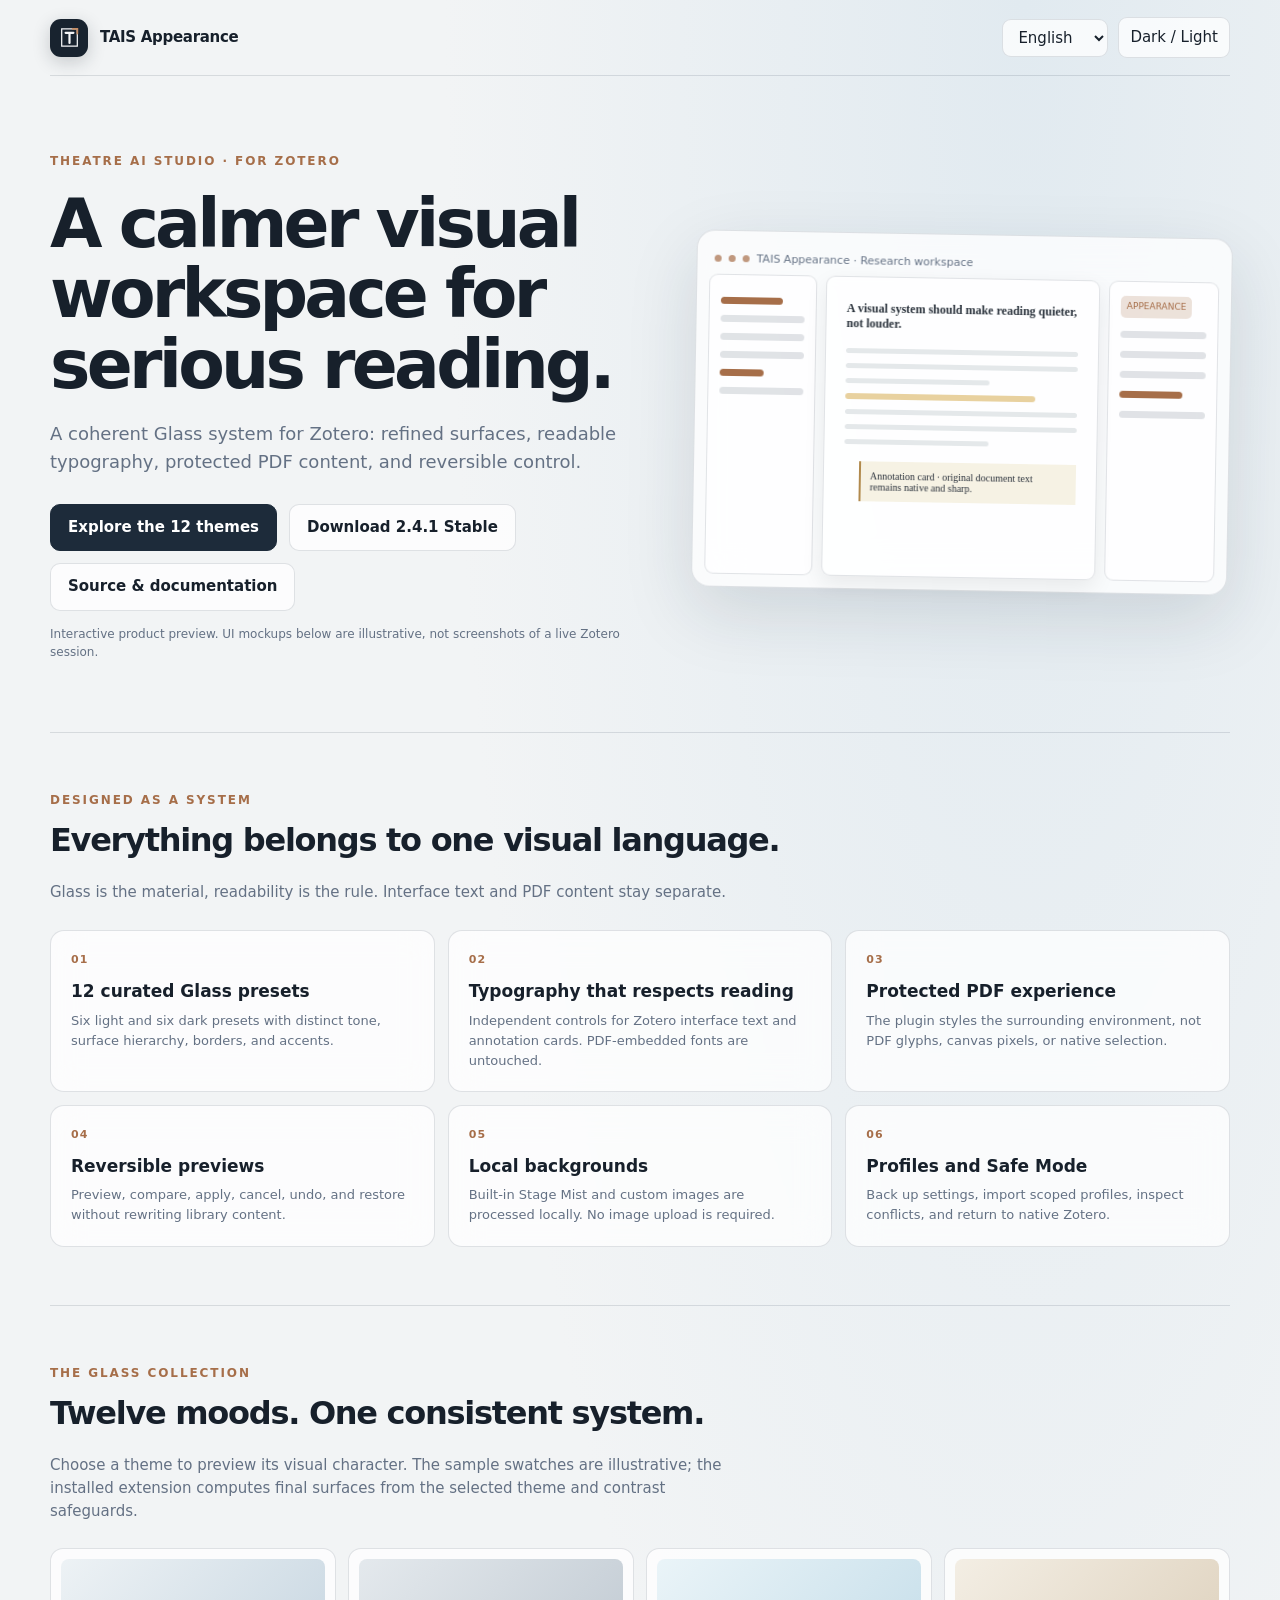
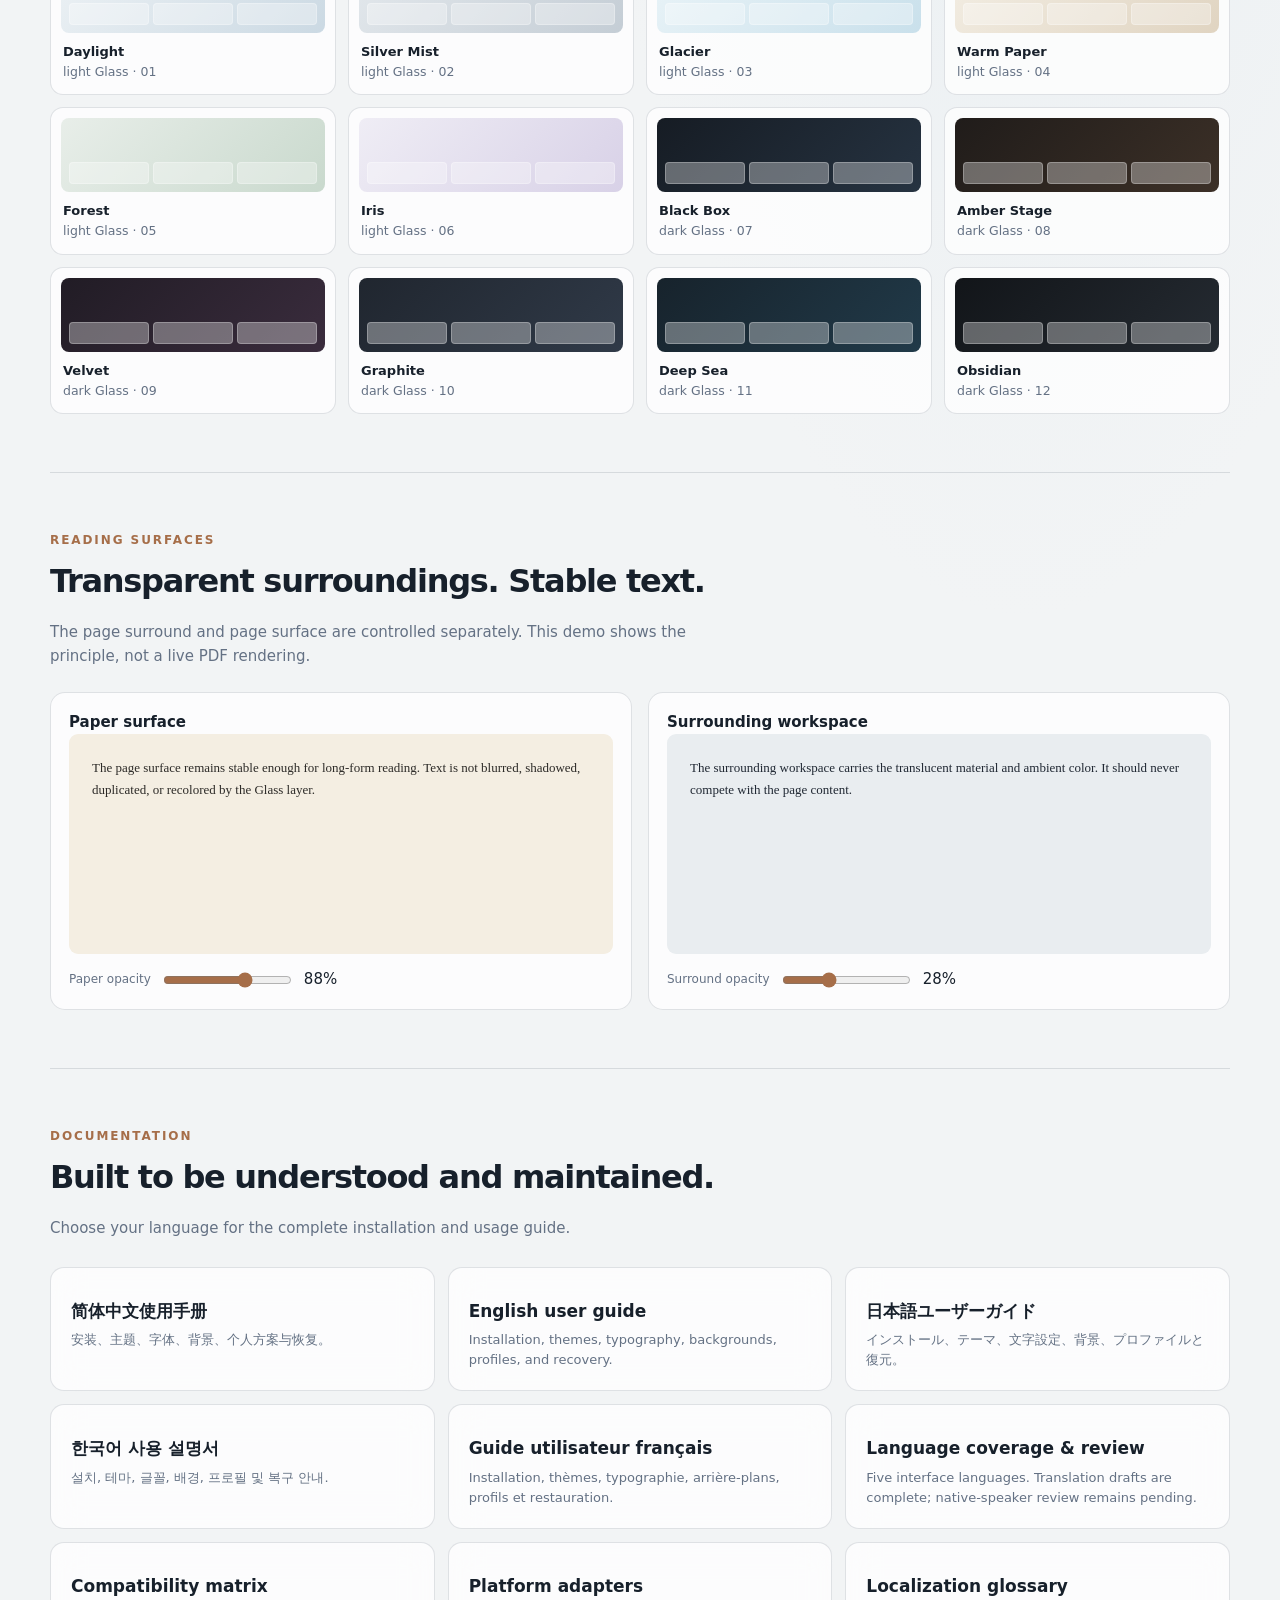
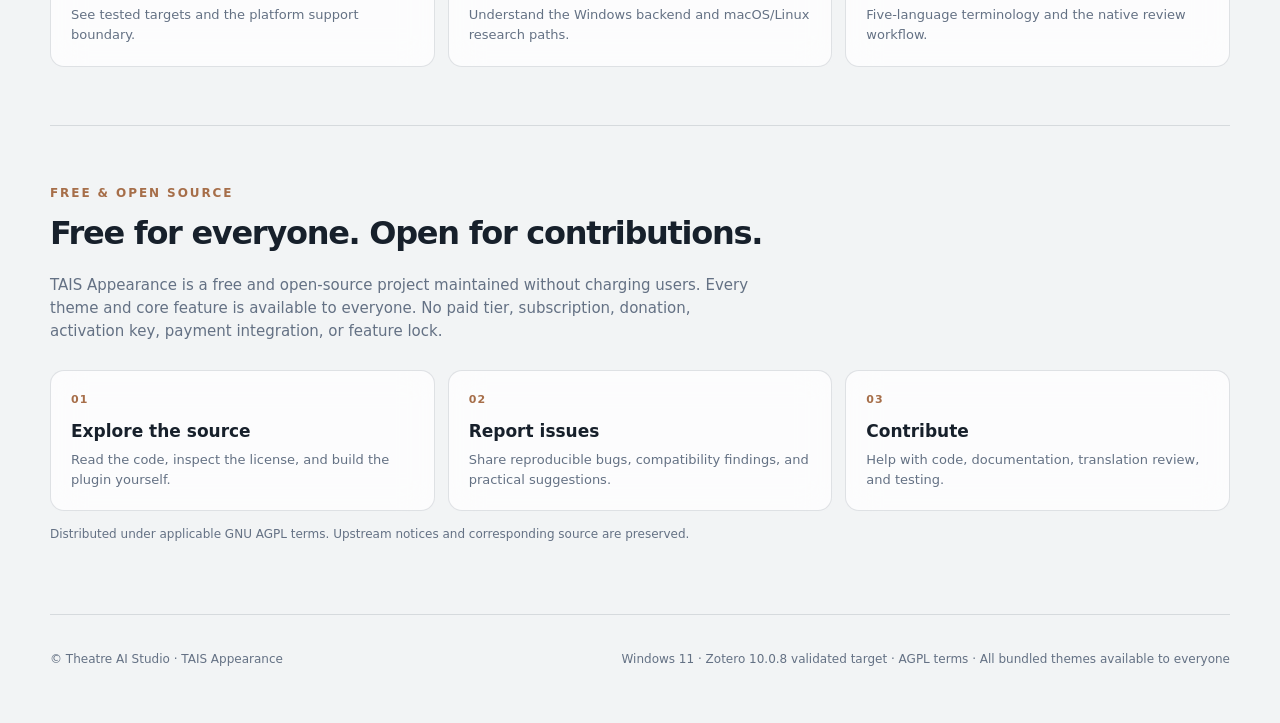
==== commit 269c91ab: "Update 2.4.1 release docs and localized copy" ====
--- a/index.html
+++ b/index.html
@@ -39,7 +39,7 @@
 <body>
 <div class="wrap">
 <nav><a class="brand" href="#"><span class="mark"><svg viewBox="0 0 32 32" fill="none" aria-hidden="true"><path d="M6 5h20v22H6z" stroke="#F3F5F7" stroke-width="1.6"/><path d="M11 10h10M16 10v13" stroke="#F3F5F7" stroke-width="2.8" stroke-linecap="round"/><path d="M20 5l6 0v6" stroke="#C58E66" stroke-width="2.3" stroke-linecap="round"/></svg></span><span>TAIS Appearance</span></a><div class="navright"><select id="lang" aria-label="Language"><option value="en">English</option><option value="zh">简体中文</option><option value="ja">日本語</option><option value="ko">한국어</option><option value="fr">Français</option></select><button class="toggle" id="mode" type="button">Dark / Light</button></div></nav>
-<header class="hero"><div><div class="eyebrow" data-t="eyebrow">THEATRE AI STUDIO · FOR ZOTERO</div><h1 data-t="title">A calmer visual workspace for serious reading.</h1><p class="lead" data-t="lead">A coherent Glass system for Zotero: refined surfaces, readable typography, protected PDF content, and reversible control.</p><div class="actions"><a class="btn primary" href="#themes" data-t="explore">Explore the 12 themes</a><a class="btn" href="https://github.com/LIPO1024/tais-appearance/releases/download/v2.4.0/TAIS_Appearance-2.4.0.xpi" data-t="download">Download 2.4.0 Stable</a><a class="btn" href="https://github.com/LIPO1024/tais-appearance" data-t="source">Source & documentation</a></div><p class="note" data-t="note">Interactive product preview. UI mockups below are illustrative, not screenshots of a live Zotero session.</p></div>
+<header class="hero"><div><div class="eyebrow" data-t="eyebrow">THEATRE AI STUDIO · FOR ZOTERO</div><h1 data-t="title">A calmer visual workspace for serious reading.</h1><p class="lead" data-t="lead">A coherent Glass system for Zotero: refined surfaces, readable typography, protected PDF content, and reversible control.</p><div class="actions"><a class="btn primary" href="#themes" data-t="explore">Explore the 12 themes</a><a class="btn" href="https://github.com/LIPO1024/tais-appearance/releases/download/v2.4.1/TAIS_Appearance-2.4.1.xpi" data-t="download">Download 2.4.1 Stable</a><a class="btn" href="https://github.com/LIPO1024/tais-appearance" data-t="source">Source & documentation</a></div><p class="note" data-t="note">Interactive product preview. UI mockups below are illustrative, not screenshots of a live Zotero session.</p></div>
 <div class="window" aria-label="Illustrative Zotero workspace preview"><div class="wtop"><i class="dot"></i><i class="dot"></i><i class="dot"></i><span>TAIS Appearance · Research workspace</span></div><div class="wbody"><aside class="sidebar"><div class="side-line active"></div><div class="side-line"></div><div class="side-line"></div><div class="side-line"></div><div class="side-line active" style="width:52%"></div><div class="side-line"></div></aside><article class="doc"><div class="dochead">A visual system should make reading quieter, not louder.</div><div class="docline"></div><div class="docline"></div><div class="docline short"></div><div class="highlight"></div><div class="docline"></div><div class="docline"></div><div class="docline short"></div><div class="annot">Annotation card · original document text remains native and sharp.</div></article><aside class="meta"><span class="pill">APPEARANCE</span><div class="side-line"></div><div class="side-line"></div><div class="side-line"></div><div class="side-line active"></div><div class="side-line"></div></aside></div></div></header>
 <section id="features"><div class="eyebrow" data-t="featuresEyebrow">DESIGNED AS A SYSTEM</div><h2 data-t="featuresTitle">Everything belongs to one visual language.</h2><p class="sub" data-t="featuresSub">Glass is the material, readability is the rule. Interface text and PDF content stay separate.</p><div class="features">
 <div class="card"><div class="num">01</div><h3 data-t="f1">12 curated Glass presets</h3><p data-t="f1d">Six light and six dark presets with distinct tone, surface hierarchy, borders, and accents.</p></div>
@@ -61,7 +61,7 @@
 const grid=document.getElementById('themegrid');themes.forEach((t,i)=>{const b=document.createElement('button');b.className='theme';b.type='button';b.innerHTML='<div class="swatch" style="background:linear-gradient(135deg,'+t[2]+','+t[3]+')"><span></span><span></span><span></span></div><strong>'+t[0]+'</strong><small>'+t[1]+' Glass · '+String(i+1).padStart(2,'0')+'</small>';b.addEventListener('click',()=>{document.body.classList.toggle('dark',t[1]==='dark');document.querySelectorAll('.theme').forEach(x=>x.style.outline='none');b.style.outline='2px solid var(--accent)';});grid.appendChild(b);});
 document.getElementById('mode').addEventListener('click',()=>document.body.classList.toggle('dark'));
 for(const [id,out] of [['paperAlpha','paperValue'],['surroundAlpha','surroundValue']])document.getElementById(id).addEventListener('input',e=>{document.getElementById(out).textContent=e.target.value+'%';if(id==='paperAlpha')document.getElementById('paper').style.opacity=Number(e.target.value)/100;else document.getElementById('surround').style.opacity=Number(e.target.value)/100;});
-const copy={"en":{"eyebrow":"THEATRE AI STUDIO · FOR ZOTERO","title":"A calmer visual workspace for serious reading.","lead":"A coherent Glass system for Zotero: refined surfaces, readable typography, protected PDF content, and reversible control.","explore":"Explore the 12 themes","source":"Source & documentation","note":"Interactive product preview. UI mockups below are illustrative, not screenshots of a live Zotero session.","featuresEyebrow":"DESIGNED AS A SYSTEM","featuresTitle":"Everything belongs to one visual language.","featuresSub":"Glass is the material, readability is the rule. Interface text and PDF content stay separate.","f1":"12 curated Glass presets","f1d":"Six light and six dark presets with distinct tone, surface hierarchy, borders, and accents.","f2":"Typography that respects reading","f2d":"Independent controls for Zotero interface text and annotation cards. PDF-embedded fonts are untouched.","f3":"Protected PDF experience","f3d":"The plugin styles the surrounding environment, not PDF glyphs, canvas pixels, or native selection.","f4":"Reversible previews","f4d":"Preview, compare, apply, cancel, undo, and restore without rewriting library content.","f5":"Local backgrounds","f5d":"Built-in Stage Mist and custom images are processed locally. No image upload is required.","f6":"Profiles and Safe Mode","f6d":"Back up settings, import scoped profiles, inspect conflicts, and return to native Zotero.","themesEyebrow":"THE GLASS COLLECTION","themesTitle":"Twelve moods. One consistent system.","themesSub":"Choose a theme to preview its visual character. The sample swatches are illustrative; the installed extension computes final surfaces from the selected theme and contrast safeguards.","readingEyebrow":"READING SURFACES","readingTitle":"Transparent surroundings. Stable text.","readingSub":"The page surround and page surface are controlled separately. This demo shows the principle, not a live PDF rendering.","paperLabel":"Paper surface","paperOpacity":"Paper opacity","surroundLabel":"Surrounding workspace","surroundOpacity":"Surround opacity","docsEyebrow":"DOCUMENTATION","docsTitle":"Built to be understood and maintained.","guide":"User guide · English","guideD":"Installation, themes, typography, backgrounds, profiles, and recovery.","zh":"Simplified Chinese guide","zhD":"Installation, settings, privacy, license, and compatibility.","i18n":"Language coverage","i18nD":"Five interface languages. Machine translation draft; native review is still required.","footer":"Windows 11 · Zotero 10.0.8 validated target · AGPL terms · All bundled themes available to everyone","download":"Download 2.4.0 Stable"},"zh":{"eyebrow":"THEATRE AI STUDIO · ZOTERO 外观扩展","title":"让严肃阅读拥有更安静的视觉工作空间。","lead":"为 Zotero 提供统一的 Glass 系统：克制的材质、清晰的文字、受保护的 PDF 内容，以及可撤销的控制。","explore":"查看12套主题","source":"源码与文档","note":"交互式产品预览。下方界面为示意模型，并非实时 Zotero 截图。","featuresEyebrow":"系统化设计","featuresTitle":"所有界面共享同一种视觉语言。","featuresSub":"Glass 是材质，可读性是规则。界面文字与 PDF 内容严格分离。","f1":"12套精选 Glass 模板","f1d":"六套浅色、六套深色，具有不同色调、材质层级、边界与强调色。","f2":"尊重阅读的字体控制","f2d":"Zotero界面文字与批注卡片独立控制，不替换PDF内嵌字体。","f3":"保护PDF阅读","f3d":"插件只处理阅读环境，不修改PDF字形、画布像素或原生选择。","f4":"可逆预览","f4d":"预览、比较、应用、取消、撤销与恢复，不改写文献库内容。","f5":"本地背景","f5d":"内置舞台雾光与自定义图片均在本地处理，不需要上传图片。","f6":"方案与安全模式","f6d":"备份设置、导入指定范围方案、检查冲突并恢复Zotero原生外观。","themesEyebrow":"GLASS 主题系列","themesTitle":"十二种气质，一套统一系统。","themesSub":"选择主题查看视觉特征。色板为示意，插件会根据主题与对比度保护计算最终材质。","readingEyebrow":"阅读表面","readingTitle":"外围透明，文字稳定。","readingSub":"页面外围与纸面分别控制。此处展示设计原理，不是真实PDF渲染。","paperLabel":"纸面","paperOpacity":"纸面不透明度","surroundLabel":"外围工作区","surroundOpacity":"外围不透明度","docsEyebrow":"产品文档","docsTitle":"为理解与长期维护而设计。","guide":"使用手册 · 英文","guideD":"安装、主题、字体、背景、方案与恢复。","zh":"简体中文手册","zhD":"安装、设置、隐私、许可与兼容性。","i18n":"语言覆盖","i18nD":"支持五种界面语言。当前为机器翻译初稿，仍需母语审校。","footer":"Windows 11 · 已验证 Zotero 10.0.8 · AGPL许可 · 所有内置主题向所有用户开放","download":"下载 2.4.0 Stable"},"ja":{"eyebrow":"シアターAIスタジオ・フォーゾテロ","title":"真剣な読書のための、落ち着いたビジュアルなワークスペース。","lead":"Zotero 用の一貫した Glass システム: 洗練された表面、読みやすいタイポグラフィ、保護された PDF コンテンツ、および可逆制御。","explore":"12 のテーマを探索する","source":"ソースとドキュメント","note":"インタラクティブな製品プレビュー。以下の UI モックアップは説明用であり、Zotero のライブ セッションのスクリーンショットではありません。","featuresEyebrow":"システムとして設計","featuresTitle":"すべては 1 つの視覚言語に属します。","featuresSub":"ガラスが素材であり、読みやすさが原則です。インターフェイスのテキストと PDF コンテンツは分離されたままになります。","f1":"12 個の厳選された Glass プリセット","f1d":"明確なトーン、表面階層、境界線、アクセントを備えた 6 つの明るいプリセットと 6 つの暗いプリセット。","f2":"読書を尊重したタイポグラフィー","f2d":"Zotero インターフェースのテキストと注釈カードの独立したコントロール。 PDF に埋め込まれたフォントは変更されません。","f3":"保護された PDF エクスペリエンス","f3d":"このプラグインは、PDF グリフ、キャンバス ピクセル、ネイティブ選択ではなく、周囲の環境をスタイルします。","f4":"可逆プレビュー","f4d":"ライブラリのコンテンツを書き換えることなく、プレビュー、比較、適用、キャンセル、元に戻し、復元できます。","f5":"地元の背景","f5d":"内蔵の Stage Mist とカスタム イメージはローカルで処理されます。画像のアップロードは必要ありません。","f6":"プロファイルとセーフモード","f6d":"設定をバックアップし、スコープ付きプロファイルをインポートし、競合を検査して、ネイティブ Zotero に戻ります。","themesEyebrow":"ガラスコレクション","themesTitle":"12 の気分。一貫した 1 つのシステム。","themesSub":"テーマを選択して、その視覚的な特徴をプレビューします。サンプル見本は説明用です。インストールされた拡張機能は、選択したテーマとコントラスト保護手段から最終的なサーフェスを計算します。","readingEyebrow":"読書面","readingTitle":"透明感のある周囲。安定のテキスト。","readingSub":"ページの周囲とページの表面は個別に制御されます。このデモは原理を示すものであり、ライブ PDF レンダリングではありません。","paperLabel":"紙面","paperOpacity":"紙の不透明度","surroundLabel":"周囲のワークスペース","surroundOpacity":"周囲の不透明度","docsEyebrow":"文書化","docsTitle":"理解して維持できるように構築されています。","guide":"ユーザーガイド・英語","guideD":"インスタレーション、テーマ、タイポグラフィ、背景、プロフィール、リカバリ。","zh":"簡体字中国語ガイド","zhD":"インストール、設定、プライバシー、ライセンス、互換性。","i18n":"対応言語","i18nD":"5 つのインターフェース言語。機械翻訳の草稿。ネイティブレビューは依然として必要です。","footer":"Windows 11 · Zotero 10.0.8 検証済みターゲット · AGPL 条件 · バンドルされているすべてのテーマを誰でも利用可能","download":"2.4.0 Stable をダウンロード"},"ko":{"eyebrow":"THEATER AI STUDIO · FOR ZOTERO","title":"진지한 독서를 위한 차분한 시각적 작업 공간.","lead":"Zotero를 위한 일관된 Glass 시스템: 세련된 표면, 읽을 수 있는 타이포그래피, 보호된 PDF 콘텐츠 및 되돌릴 수 있는 제어.","explore":"12가지 테마 살펴보기","source":"소스 및 문서","note":"대화형 제품 미리보기. 아래 UI 모형은 설명을 위한 것이며 라이브 Zotero 세션의 스크린샷이 아닙니다.","featuresEyebrow":"시스템으로 설계","featuresTitle":"모든 것은 하나의 시각적 언어에 속합니다.","featuresSub":"유리가 재료이고 가독성이 원칙입니다. 인터페이스 텍스트와 PDF 콘텐츠는 별도로 유지됩니다.","f1":"선별된 Glass 사전 설정 12개","f1d":"뚜렷한 톤, 표면 계층 구조, 테두리 및 액센트를 갖춘 6개의 밝은 사전 설정과 6개의 어두운 사전 설정.","f2":"독서를 존중하는 타이포그래피","f2d":"Zotero 인터페이스 텍스트 및 주석 카드를 독립적으로 제어합니다. PDF에 포함된 글꼴은 그대로 유지됩니다.","f3":"보호된 PDF 환경","f3d":"플러그인은 PDF 글리프, 캔버스 픽셀 또는 기본 선택이 아닌 주변 환경의 스타일을 지정합니다.","f4":"되돌릴 수 있는 미리보기","f4d":"라이브러리 콘텐츠를 다시 작성하지 않고도 미리보기, 비교, 적용, 취소, 실행 취소 및 복원이 가능합니다.","f5":"지역적 배경","f5d":"내장된 스테이지 미스트와 사용자 정의 이미지는 로컬에서 처리됩니다. 이미지 업로드가 필요하지 않습니다.","f6":"프로필 및 안전 모드","f6d":"설정을 백업하고, 범위가 지정된 프로필을 가져오고, 충돌을 검사하고, 기본 Zotero로 돌아갑니다.","themesEyebrow":"유리 컬렉션","themesTitle":"12가지 기분. 하나의 일관된 시스템.","themesSub":"테마의 시각적 특성을 미리 보려면 테마를 선택하세요. 샘플 견본은 예시용입니다. 설치된 확장 프로그램은 선택한 테마 및 대비 보호 장치에서 최종 표면을 계산합니다.","readingEyebrow":"독서 표면","readingTitle":"투명한 주변 환경. 안정적인 텍스트.","readingSub":"페이지 둘러싸기와 페이지 표면은 별도로 제어됩니다. 이 데모는 라이브 PDF 렌더링이 아닌 원리를 보여줍니다.","paperLabel":"종이 표면","paperOpacity":"종이 불투명도","surroundLabel":"주변 작업 공간","surroundOpacity":"서라운드 불투명도","docsEyebrow":"문서화","docsTitle":"이해하고 유지 관리할 수 있도록 제작되었습니다.","guide":"사용자 가이드 · 영어","guideD":"설치, 테마, 타이포그래피, 배경, 프로필 및 복구.","zh":"중국어 간체 가이드","zhD":"설치, 설정, 개인 정보 보호, 라이센스 및 호환성.","i18n":"언어 적용 범위","i18nD":"5가지 인터페이스 언어. 기계번역 초안; 네이티브 리뷰는 여전히 필요합니다.","footer":"Windows 11 · Zotero 10.0.8 검증 대상 · AGPL 약관 · 모든 사람이 사용할 수 있는 모든 번들 테마","download":"2.4.0 Stable 다운로드"},"fr":{"eyebrow":"STUDIO D'IA DE THÉÂTRE · POUR ZOTERO","title":"Un espace de travail visuel plus calme pour une lecture sérieuse.","lead":"Un système Glass cohérent pour Zotero : surfaces épurées, typographie lisible, contenu PDF protégé et contrôle réversible.","explore":"Explorez les 12 thèmes","source":"Sources et documentation","note":"Aperçu interactif du produit. Les maquettes d'interface utilisateur ci-dessous sont des illustrations et non des captures d'écran d'une session Zotero en direct.","featuresEyebrow":"CONÇU COMME UN SYSTÈME","featuresTitle":"Tout appartient à un seul langage visuel.","featuresSub":"Le verre est le matériau, la lisibilité est la règle. Le texte de l'interface et le contenu PDF restent séparés.","f1":"12 préréglages de verre sélectionnés","f1d":"Six préréglages clairs et six sombres avec des tons, une hiérarchie de surface, des bordures et des accents distincts.","f2":"Une typographie qui respecte la lecture","f2d":"Contrôles indépendants pour le texte et les cartes d'annotation de l'interface Zotero. Les polices intégrées au PDF sont intactes.","f3":"Expérience PDF protégée","f3d":"Le plugin stylise l'environnement environnant, pas les glyphes PDF, les pixels du canevas ou la sélection native.","f4":"Aperçus réversibles","f4d":"Prévisualisez, comparez, appliquez, annulez, annulez et restaurez sans réécrire le contenu de la bibliothèque.","f5":"Origines locales","f5d":"La brume de scène intégrée et les images personnalisées sont traitées localement. Aucun téléchargement d’image n’est requis.","f6":"Profils et mode sans échec","f6d":"Sauvegardez les paramètres, importez des profils étendus, inspectez les conflits et revenez à Zotero natif.","themesEyebrow":"LA COLLECTION DE VERRE","themesTitle":"Douze ambiances. Un système cohérent.","themesSub":"Choisissez un thème pour prévisualiser son caractère visuel. Les échantillons sont illustratifs ; l'extension installée calcule les surfaces finales à partir du thème sélectionné et des sauvegardes de contraste.","readingEyebrow":"SURFACES DE LECTURE","readingTitle":"Un environnement transparent. Texte stable.","readingSub":"Le contour de la page et la surface de la page sont contrôlés séparément. Cette démo montre le principe, pas un rendu PDF en direct.","paperLabel":"Surface du papier","paperOpacity":"Opacité du papier","surroundLabel":"Espace de travail environnant","surroundOpacity":"Opacité périphérique","docsEyebrow":"DOCUMENTATION","docsTitle":"Construit pour être compris et entretenu.","guide":"Guide de l'utilisateur · Anglais","guideD":"Installation, thèmes, typographie, arrière-plans, profils et récupération.","zh":"Guide chinois simplifié","zhD":"Installation, paramètres, confidentialité, licence et compatibilité.","i18n":"Couverture linguistique","i18nD":"Cinq langues d'interface. Projet de traduction automatique ; un examen natif est toujours requis.","footer":"Windows 11 · Cible validée Zotero 10.0.8 · Conditions AGPL · Tous les thèmes groupés accessibles à tous","download":"Télécharger TAIS Appearance 2.4.0 Stable"}};
+const copy={"en":{"eyebrow":"THEATRE AI STUDIO · FOR ZOTERO","title":"A calmer visual workspace for serious reading.","lead":"A coherent Glass system for Zotero: refined surfaces, readable typography, protected PDF content, and reversible control.","explore":"Explore the 12 themes","source":"Source & documentation","note":"Interactive product preview. UI mockups below are illustrative, not screenshots of a live Zotero session.","featuresEyebrow":"DESIGNED AS A SYSTEM","featuresTitle":"Everything belongs to one visual language.","featuresSub":"Glass is the material, readability is the rule. Interface text and PDF content stay separate.","f1":"12 curated Glass presets","f1d":"Six light and six dark presets with distinct tone, surface hierarchy, borders, and accents.","f2":"Typography that respects reading","f2d":"Independent controls for Zotero interface text and annotation cards. PDF-embedded fonts are untouched.","f3":"Protected PDF experience","f3d":"The plugin styles the surrounding environment, not PDF glyphs, canvas pixels, or native selection.","f4":"Reversible previews","f4d":"Preview, compare, apply, cancel, undo, and restore without rewriting library content.","f5":"Local backgrounds","f5d":"Built-in Stage Mist and custom images are processed locally. No image upload is required.","f6":"Profiles and Safe Mode","f6d":"Back up settings, import scoped profiles, inspect conflicts, and return to native Zotero.","themesEyebrow":"THE GLASS COLLECTION","themesTitle":"Twelve moods. One consistent system.","themesSub":"Choose a theme to preview its visual character. The sample swatches are illustrative; the installed extension computes final surfaces from the selected theme and contrast safeguards.","readingEyebrow":"READING SURFACES","readingTitle":"Transparent surroundings. Stable text.","readingSub":"The page surround and page surface are controlled separately. This demo shows the principle, not a live PDF rendering.","paperLabel":"Paper surface","paperOpacity":"Paper opacity","surroundLabel":"Surrounding workspace","surroundOpacity":"Surround opacity","docsEyebrow":"DOCUMENTATION","docsTitle":"Built to be understood and maintained.","guide":"User guide · English","guideD":"Installation, themes, typography, backgrounds, profiles, and recovery.","zh":"Simplified Chinese guide","zhD":"Installation, settings, privacy, license, and compatibility.","i18n":"Language coverage","i18nD":"Five interface languages. Machine translation draft; native review is still required.","footer":"Windows 11 · Zotero 10.0.8 validated target · AGPL terms · All bundled themes available to everyone","download":"Download 2.4.1 Stable"},"zh":{"eyebrow":"THEATRE AI STUDIO · ZOTERO 外观扩展","title":"让严肃阅读拥有更安静的视觉工作空间。","lead":"为 Zotero 提供统一的 Glass 系统：克制的材质、清晰的文字、受保护的 PDF 内容，以及可撤销的控制。","explore":"查看12套主题","source":"源码与文档","note":"交互式产品预览。下方界面为示意模型，并非实时 Zotero 截图。","featuresEyebrow":"系统化设计","featuresTitle":"所有界面共享同一种视觉语言。","featuresSub":"Glass 是材质，可读性是规则。界面文字与 PDF 内容严格分离。","f1":"12套精选 Glass 模板","f1d":"六套浅色、六套深色，具有不同色调、材质层级、边界与强调色。","f2":"尊重阅读的字体控制","f2d":"Zotero界面文字与批注卡片独立控制，不替换PDF内嵌字体。","f3":"保护PDF阅读","f3d":"插件只处理阅读环境，不修改PDF字形、画布像素或原生选择。","f4":"可逆预览","f4d":"预览、比较、应用、取消、撤销与恢复，不改写文献库内容。","f5":"本地背景","f5d":"内置舞台雾光与自定义图片均在本地处理，不需要上传图片。","f6":"方案与安全模式","f6d":"备份设置、导入指定范围方案、检查冲突并恢复Zotero原生外观。","themesEyebrow":"GLASS 主题系列","themesTitle":"十二种气质，一套统一系统。","themesSub":"选择主题查看视觉特征。色板为示意，插件会根据主题与对比度保护计算最终材质。","readingEyebrow":"阅读表面","readingTitle":"外围透明，文字稳定。","readingSub":"页面外围与纸面分别控制。此处展示设计原理，不是真实PDF渲染。","paperLabel":"纸面","paperOpacity":"纸面不透明度","surroundLabel":"外围工作区","surroundOpacity":"外围不透明度","docsEyebrow":"产品文档","docsTitle":"为理解与长期维护而设计。","guide":"使用手册 · 英文","guideD":"安装、主题、字体、背景、方案与恢复。","zh":"简体中文手册","zhD":"安装、设置、隐私、许可与兼容性。","i18n":"语言覆盖","i18nD":"支持五种界面语言。当前为机器翻译初稿，仍需母语审校。","footer":"Windows 11 · 已验证 Zotero 10.0.8 · AGPL许可 · 所有内置主题向所有用户开放","download":"下载 2.4.1 Stable"},"ja":{"eyebrow":"シアターAIスタジオ・フォーゾテロ","title":"真剣な読書のための、落ち着いたビジュアルなワークスペース。","lead":"Zotero 用の一貫した Glass システム: 洗練された表面、読みやすいタイポグラフィ、保護された PDF コンテンツ、および可逆制御。","explore":"12 のテーマを探索する","source":"ソースとドキュメント","note":"インタラクティブな製品プレビュー。以下の UI モックアップは説明用であり、Zotero のライブ セッションのスクリーンショットではありません。","featuresEyebrow":"システムとして設計","featuresTitle":"すべては 1 つの視覚言語に属します。","featuresSub":"ガラスが素材であり、読みやすさが原則です。インターフェイスのテキストと PDF コンテンツは分離されたままになります。","f1":"12 個の厳選された Glass プリセット","f1d":"明確なトーン、表面階層、境界線、アクセントを備えた 6 つの明るいプリセットと 6 つの暗いプリセット。","f2":"読書を尊重したタイポグラフィー","f2d":"Zotero インターフェースのテキストと注釈カードの独立したコントロール。 PDF に埋め込まれたフォントは変更されません。","f3":"保護された PDF エクスペリエンス","f3d":"このプラグインは、PDF グリフ、キャンバス ピクセル、ネイティブ選択ではなく、周囲の環境をスタイルします。","f4":"可逆プレビュー","f4d":"ライブラリのコンテンツを書き換えることなく、プレビュー、比較、適用、キャンセル、元に戻し、復元できます。","f5":"地元の背景","f5d":"内蔵の Stage Mist とカスタム イメージはローカルで処理されます。画像のアップロードは必要ありません。","f6":"プロファイルとセーフモード","f6d":"設定をバックアップし、スコープ付きプロファイルをインポートし、競合を検査して、ネイティブ Zotero に戻ります。","themesEyebrow":"ガラスコレクション","themesTitle":"12 の気分。一貫した 1 つのシステム。","themesSub":"テーマを選択して、その視覚的な特徴をプレビューします。サンプル見本は説明用です。インストールされた拡張機能は、選択したテーマとコントラスト保護手段から最終的なサーフェスを計算します。","readingEyebrow":"読書面","readingTitle":"透明感のある周囲。安定のテキスト。","readingSub":"ページの周囲とページの表面は個別に制御されます。このデモは原理を示すものであり、ライブ PDF レンダリングではありません。","paperLabel":"紙面","paperOpacity":"紙の不透明度","surroundLabel":"周囲のワークスペース","surroundOpacity":"周囲の不透明度","docsEyebrow":"文書化","docsTitle":"理解して維持できるように構築されています。","guide":"ユーザーガイド・英語","guideD":"インスタレーション、テーマ、タイポグラフィ、背景、プロフィール、リカバリ。","zh":"簡体字中国語ガイド","zhD":"インストール、設定、プライバシー、ライセンス、互換性。","i18n":"対応言語","i18nD":"5 つのインターフェース言語。機械翻訳の草稿。ネイティブレビューは依然として必要です。","footer":"Windows 11 · Zotero 10.0.8 検証済みターゲット · AGPL 条件 · バンドルされているすべてのテーマを誰でも利用可能","download":"2.4.1 Stable をダウンロード"},"ko":{"eyebrow":"THEATER AI STUDIO · FOR ZOTERO","title":"진지한 독서를 위한 차분한 시각적 작업 공간.","lead":"Zotero를 위한 일관된 Glass 시스템: 세련된 표면, 읽을 수 있는 타이포그래피, 보호된 PDF 콘텐츠 및 되돌릴 수 있는 제어.","explore":"12가지 테마 살펴보기","source":"소스 및 문서","note":"대화형 제품 미리보기. 아래 UI 모형은 설명을 위한 것이며 라이브 Zotero 세션의 스크린샷이 아닙니다.","featuresEyebrow":"시스템으로 설계","featuresTitle":"모든 것은 하나의 시각적 언어에 속합니다.","featuresSub":"유리가 재료이고 가독성이 원칙입니다. 인터페이스 텍스트와 PDF 콘텐츠는 별도로 유지됩니다.","f1":"선별된 Glass 사전 설정 12개","f1d":"뚜렷한 톤, 표면 계층 구조, 테두리 및 액센트를 갖춘 6개의 밝은 사전 설정과 6개의 어두운 사전 설정.","f2":"독서를 존중하는 타이포그래피","f2d":"Zotero 인터페이스 텍스트 및 주석 카드를 독립적으로 제어합니다. PDF에 포함된 글꼴은 그대로 유지됩니다.","f3":"보호된 PDF 환경","f3d":"플러그인은 PDF 글리프, 캔버스 픽셀 또는 기본 선택이 아닌 주변 환경의 스타일을 지정합니다.","f4":"되돌릴 수 있는 미리보기","f4d":"라이브러리 콘텐츠를 다시 작성하지 않고도 미리보기, 비교, 적용, 취소, 실행 취소 및 복원이 가능합니다.","f5":"지역적 배경","f5d":"내장된 스테이지 미스트와 사용자 정의 이미지는 로컬에서 처리됩니다. 이미지 업로드가 필요하지 않습니다.","f6":"프로필 및 안전 모드","f6d":"설정을 백업하고, 범위가 지정된 프로필을 가져오고, 충돌을 검사하고, 기본 Zotero로 돌아갑니다.","themesEyebrow":"유리 컬렉션","themesTitle":"12가지 기분. 하나의 일관된 시스템.","themesSub":"테마의 시각적 특성을 미리 보려면 테마를 선택하세요. 샘플 견본은 예시용입니다. 설치된 확장 프로그램은 선택한 테마 및 대비 보호 장치에서 최종 표면을 계산합니다.","readingEyebrow":"독서 표면","readingTitle":"투명한 주변 환경. 안정적인 텍스트.","readingSub":"페이지 둘러싸기와 페이지 표면은 별도로 제어됩니다. 이 데모는 라이브 PDF 렌더링이 아닌 원리를 보여줍니다.","paperLabel":"종이 표면","paperOpacity":"종이 불투명도","surroundLabel":"주변 작업 공간","surroundOpacity":"서라운드 불투명도","docsEyebrow":"문서화","docsTitle":"이해하고 유지 관리할 수 있도록 제작되었습니다.","guide":"사용자 가이드 · 영어","guideD":"설치, 테마, 타이포그래피, 배경, 프로필 및 복구.","zh":"중국어 간체 가이드","zhD":"설치, 설정, 개인 정보 보호, 라이센스 및 호환성.","i18n":"언어 적용 범위","i18nD":"5가지 인터페이스 언어. 기계번역 초안; 네이티브 리뷰는 여전히 필요합니다.","footer":"Windows 11 · Zotero 10.0.8 검증 대상 · AGPL 약관 · 모든 사람이 사용할 수 있는 모든 번들 테마","download":"2.4.1 Stable 다운로드"},"fr":{"eyebrow":"STUDIO D'IA DE THÉÂTRE · POUR ZOTERO","title":"Un espace de travail visuel plus calme pour une lecture sérieuse.","lead":"Un système Glass cohérent pour Zotero : surfaces épurées, typographie lisible, contenu PDF protégé et contrôle réversible.","explore":"Explorez les 12 thèmes","source":"Sources et documentation","note":"Aperçu interactif du produit. Les maquettes d'interface utilisateur ci-dessous sont des illustrations et non des captures d'écran d'une session Zotero en direct.","featuresEyebrow":"CONÇU COMME UN SYSTÈME","featuresTitle":"Tout appartient à un seul langage visuel.","featuresSub":"Le verre est le matériau, la lisibilité est la règle. Le texte de l'interface et le contenu PDF restent séparés.","f1":"12 préréglages de verre sélectionnés","f1d":"Six préréglages clairs et six sombres avec des tons, une hiérarchie de surface, des bordures et des accents distincts.","f2":"Une typographie qui respecte la lecture","f2d":"Contrôles indépendants pour le texte et les cartes d'annotation de l'interface Zotero. Les polices intégrées au PDF sont intactes.","f3":"Expérience PDF protégée","f3d":"Le plugin stylise l'environnement environnant, pas les glyphes PDF, les pixels du canevas ou la sélection native.","f4":"Aperçus réversibles","f4d":"Prévisualisez, comparez, appliquez, annulez, annulez et restaurez sans réécrire le contenu de la bibliothèque.","f5":"Origines locales","f5d":"La brume de scène intégrée et les images personnalisées sont traitées localement. Aucun téléchargement d’image n’est requis.","f6":"Profils et mode sans échec","f6d":"Sauvegardez les paramètres, importez des profils étendus, inspectez les conflits et revenez à Zotero natif.","themesEyebrow":"LA COLLECTION DE VERRE","themesTitle":"Douze ambiances. Un système cohérent.","themesSub":"Choisissez un thème pour prévisualiser son caractère visuel. Les échantillons sont illustratifs ; l'extension installée calcule les surfaces finales à partir du thème sélectionné et des sauvegardes de contraste.","readingEyebrow":"SURFACES DE LECTURE","readingTitle":"Un environnement transparent. Texte stable.","readingSub":"Le contour de la page et la surface de la page sont contrôlés séparément. Cette démo montre le principe, pas un rendu PDF en direct.","paperLabel":"Surface du papier","paperOpacity":"Opacité du papier","surroundLabel":"Espace de travail environnant","surroundOpacity":"Opacité périphérique","docsEyebrow":"DOCUMENTATION","docsTitle":"Construit pour être compris et entretenu.","guide":"Guide de l'utilisateur · Anglais","guideD":"Installation, thèmes, typographie, arrière-plans, profils et récupération.","zh":"Guide chinois simplifié","zhD":"Installation, paramètres, confidentialité, licence et compatibilité.","i18n":"Couverture linguistique","i18nD":"Cinq langues d'interface. Projet de traduction automatique ; un examen natif est toujours requis.","footer":"Windows 11 · Cible validée Zotero 10.0.8 · Conditions AGPL · Tous les thèmes groupés accessibles à tous","download":"Télécharger TAIS Appearance 2.4.1 Stable"}};
 Object.assign(copy.en,{openEyebrow:"FREE & OPEN SOURCE",openTitle:"Free for everyone. Open for contributions.",openSub:"TAIS Appearance is a free and open-source project maintained without charging users. Every theme and core feature is available to everyone. No paid tier, subscription, donation, activation key, payment integration, or feature lock.",openCode:"Explore the source",openCodeD:"Read the code, inspect the license, and build the plugin yourself.",openIssues:"Report issues",openIssuesD:"Share reproducible bugs, compatibility findings, and practical suggestions.",openContribute:"Contribute",openContributeD:"Help with code, documentation, translation review, and testing.",openLicense:"Distributed under applicable GNU AGPL terms. Upstream notices and corresponding source are preserved."});
 Object.assign(copy.zh,{openEyebrow:"免费与开源",openTitle:"永久免费，欢迎共同改进。",openSub:"TAIS Appearance 是免费开源项目，维护者不向用户收费。全部主题与核心功能向所有人开放，不设付费版、订阅、捐赠、激活码、支付接入或功能锁。",openCode:"查看完整源码",openCodeD:"阅读代码、检查许可证，也可以自行构建插件。",openIssues:"反馈问题",openIssuesD:"提交可复现的错误、兼容性测试结果与改进建议。",openContribute:"参与贡献",openContributeD:"欢迎参与代码、文档、翻译审校与测试。",openLicense:"依照适用的 GNU AGPL 条款分发，并保留上游声明与对应源代码。"});
 Object.assign(copy.ja,{openEyebrow:"無料・オープンソース",openTitle:"誰でも無料。改善への参加も歓迎します。",openSub:"TAIS Appearance は無料のオープンソースプロジェクトです。開発者は利用者に料金を請求しません。すべてのテーマとコア機能を誰でも利用できます。有料版、サブスクリプション、寄付、アクティベーションキー、決済機能、機能制限はありません。",openCode:"ソースコードを見る",openCodeD:"コードとライセンスを確認し、自分でビルドできます。",openIssues:"問題を報告",openIssuesD:"再現可能な不具合、互換性の検証結果、改善案を共有してください。",openContribute:"開発に参加",openContributeD:"コード、ドキュメント、翻訳の校閲、テストへの協力を歓迎します。",openLicense:"適用される GNU AGPL の条件で配布し、上流の表示と対応ソースコードを保持します。"});
